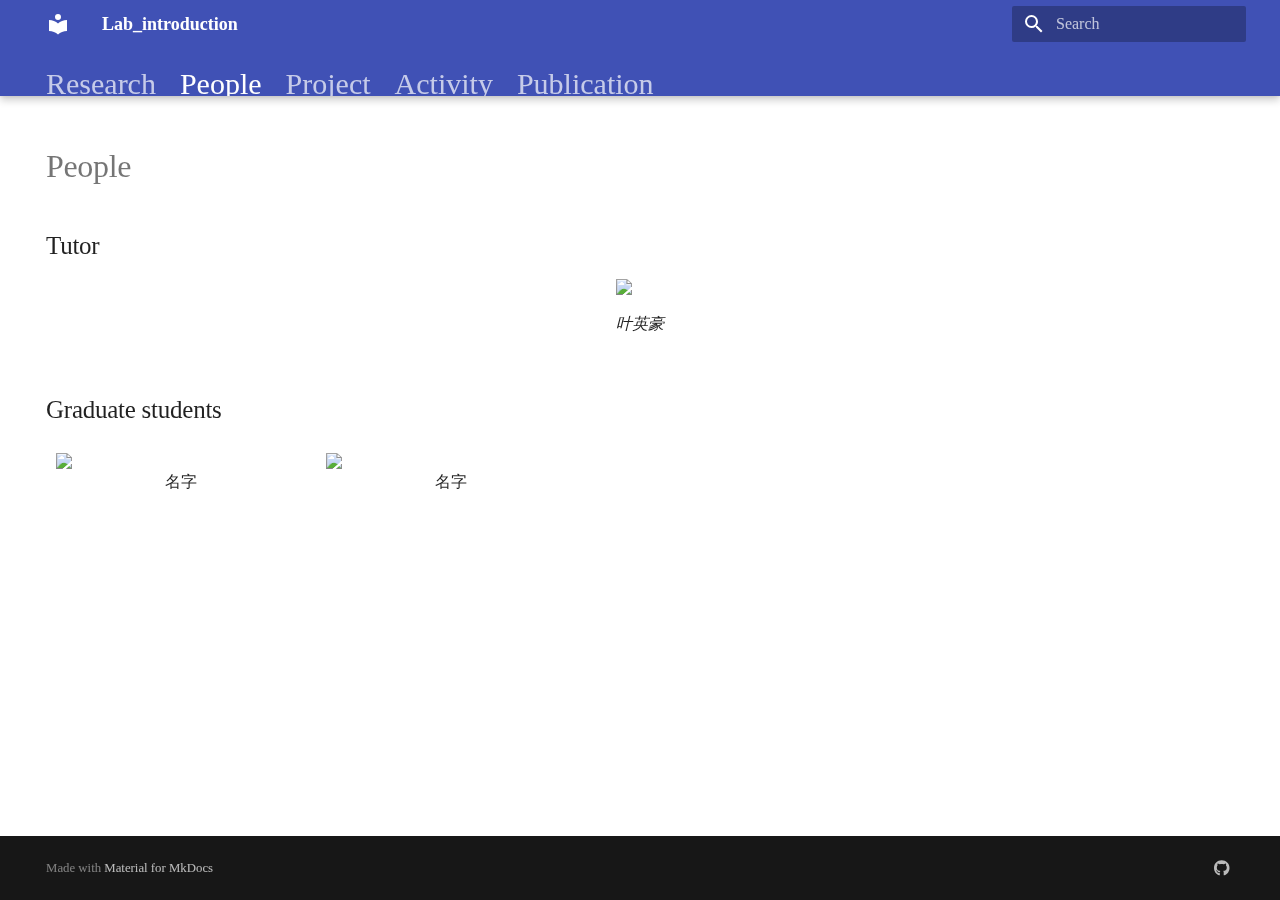
==== people/index.html @ 423fa542 "Deployed  with MkDocs version: 1.5.3" ====
<!doctype html>
<html lang="en" class="no-js">
  <head>
    
      <meta charset="utf-8">
      <meta name="viewport" content="width=device-width,initial-scale=1">
      
      
      
      
        <link rel="prev" href="..">
      
      
        <link rel="next" href="../project/">
      
      
      <link rel="icon" href="../assets/images/favicon.png">
      <meta name="generator" content="mkdocs-1.5.3, mkdocs-material-9.5.11">
    
    
      
        <title>People - Lab_introduction</title>
      
    
    
      <link rel="stylesheet" href="../assets/stylesheets/main.7e359304.min.css">
      
      


    
    
      
    
    
      
        
        
        <link rel="preconnect" href="https://fonts.gstatic.com" crossorigin>
        <link rel="stylesheet" href="https://fonts.googleapis.com/css?family=Roboto:300,300i,400,400i,700,700i%7CRoboto+Mono:400,400i,700,700i&display=fallback">
        <style>:root{--md-text-font:"Roboto";--md-code-font:"Roboto Mono"}</style>
      
    
    
      <link rel="stylesheet" href="../stylesheets/extra.css">
    
    <script>__md_scope=new URL("..",location),__md_hash=e=>[...e].reduce((e,_)=>(e<<5)-e+_.charCodeAt(0),0),__md_get=(e,_=localStorage,t=__md_scope)=>JSON.parse(_.getItem(t.pathname+"."+e)),__md_set=(e,_,t=localStorage,a=__md_scope)=>{try{t.setItem(a.pathname+"."+e,JSON.stringify(_))}catch(e){}}</script>
    
      

    
    
    
  </head>
  
  
    <body dir="ltr">
  
    
    <input class="md-toggle" data-md-toggle="drawer" type="checkbox" id="__drawer" autocomplete="off">
    <input class="md-toggle" data-md-toggle="search" type="checkbox" id="__search" autocomplete="off">
    <label class="md-overlay" for="__drawer"></label>
    <div data-md-component="skip">
      
        
        <a href="#people" class="md-skip">
          Skip to content
        </a>
      
    </div>
    <div data-md-component="announce">
      
    </div>
    
    
      

  

<header class="md-header md-header--shadow md-header--lifted" data-md-component="header">
  <nav class="md-header__inner md-grid" aria-label="Header">
    <a href=".." title="Lab_introduction" class="md-header__button md-logo" aria-label="Lab_introduction" data-md-component="logo">
      
  
  <svg xmlns="http://www.w3.org/2000/svg" viewBox="0 0 24 24"><path d="M12 8a3 3 0 0 0 3-3 3 3 0 0 0-3-3 3 3 0 0 0-3 3 3 3 0 0 0 3 3m0 3.54C9.64 9.35 6.5 8 3 8v11c3.5 0 6.64 1.35 9 3.54 2.36-2.19 5.5-3.54 9-3.54V8c-3.5 0-6.64 1.35-9 3.54Z"/></svg>

    </a>
    <label class="md-header__button md-icon" for="__drawer">
      
      <svg xmlns="http://www.w3.org/2000/svg" viewBox="0 0 24 24"><path d="M3 6h18v2H3V6m0 5h18v2H3v-2m0 5h18v2H3v-2Z"/></svg>
    </label>
    <div class="md-header__title" data-md-component="header-title">
      <div class="md-header__ellipsis">
        <div class="md-header__topic">
          <span class="md-ellipsis">
            Lab_introduction
          </span>
        </div>
        <div class="md-header__topic" data-md-component="header-topic">
          <span class="md-ellipsis">
            
              People
            
          </span>
        </div>
      </div>
    </div>
    
    
      <script>var media,input,key,value,palette=__md_get("__palette");if(palette&&palette.color){"(prefers-color-scheme)"===palette.color.media&&(media=matchMedia("(prefers-color-scheme: light)"),input=document.querySelector(media.matches?"[data-md-color-media='(prefers-color-scheme: light)']":"[data-md-color-media='(prefers-color-scheme: dark)']"),palette.color.media=input.getAttribute("data-md-color-media"),palette.color.scheme=input.getAttribute("data-md-color-scheme"),palette.color.primary=input.getAttribute("data-md-color-primary"),palette.color.accent=input.getAttribute("data-md-color-accent"));for([key,value]of Object.entries(palette.color))document.body.setAttribute("data-md-color-"+key,value)}</script>
    
    
    
      <label class="md-header__button md-icon" for="__search">
        
        <svg xmlns="http://www.w3.org/2000/svg" viewBox="0 0 24 24"><path d="M9.5 3A6.5 6.5 0 0 1 16 9.5c0 1.61-.59 3.09-1.56 4.23l.27.27h.79l5 5-1.5 1.5-5-5v-.79l-.27-.27A6.516 6.516 0 0 1 9.5 16 6.5 6.5 0 0 1 3 9.5 6.5 6.5 0 0 1 9.5 3m0 2C7 5 5 7 5 9.5S7 14 9.5 14 14 12 14 9.5 12 5 9.5 5Z"/></svg>
      </label>
      <div class="md-search" data-md-component="search" role="dialog">
  <label class="md-search__overlay" for="__search"></label>
  <div class="md-search__inner" role="search">
    <form class="md-search__form" name="search">
      <input type="text" class="md-search__input" name="query" aria-label="Search" placeholder="Search" autocapitalize="off" autocorrect="off" autocomplete="off" spellcheck="false" data-md-component="search-query" required>
      <label class="md-search__icon md-icon" for="__search">
        
        <svg xmlns="http://www.w3.org/2000/svg" viewBox="0 0 24 24"><path d="M9.5 3A6.5 6.5 0 0 1 16 9.5c0 1.61-.59 3.09-1.56 4.23l.27.27h.79l5 5-1.5 1.5-5-5v-.79l-.27-.27A6.516 6.516 0 0 1 9.5 16 6.5 6.5 0 0 1 3 9.5 6.5 6.5 0 0 1 9.5 3m0 2C7 5 5 7 5 9.5S7 14 9.5 14 14 12 14 9.5 12 5 9.5 5Z"/></svg>
        
        <svg xmlns="http://www.w3.org/2000/svg" viewBox="0 0 24 24"><path d="M20 11v2H8l5.5 5.5-1.42 1.42L4.16 12l7.92-7.92L13.5 5.5 8 11h12Z"/></svg>
      </label>
      <nav class="md-search__options" aria-label="Search">
        
        <button type="reset" class="md-search__icon md-icon" title="Clear" aria-label="Clear" tabindex="-1">
          
          <svg xmlns="http://www.w3.org/2000/svg" viewBox="0 0 24 24"><path d="M19 6.41 17.59 5 12 10.59 6.41 5 5 6.41 10.59 12 5 17.59 6.41 19 12 13.41 17.59 19 19 17.59 13.41 12 19 6.41Z"/></svg>
        </button>
      </nav>
      
    </form>
    <div class="md-search__output">
      <div class="md-search__scrollwrap" data-md-scrollfix>
        <div class="md-search-result" data-md-component="search-result">
          <div class="md-search-result__meta">
            Initializing search
          </div>
          <ol class="md-search-result__list" role="presentation"></ol>
        </div>
      </div>
    </div>
  </div>
</div>
    
    
  </nav>
  
    
      
<nav class="md-tabs" aria-label="Tabs" data-md-component="tabs">
  <div class="md-grid">
    <ul class="md-tabs__list">
      
        
  
  
  
    <li class="md-tabs__item">
      <a href=".." class="md-tabs__link">
        
  
    
  
  Research

      </a>
    </li>
  

      
        
  
  
    
  
  
    <li class="md-tabs__item md-tabs__item--active">
      <a href="./" class="md-tabs__link">
        
  
    
  
  People

      </a>
    </li>
  

      
        
  
  
  
    <li class="md-tabs__item">
      <a href="../project/" class="md-tabs__link">
        
  
    
  
  Project

      </a>
    </li>
  

      
        
  
  
  
    <li class="md-tabs__item">
      <a href="../activity/" class="md-tabs__link">
        
  
    
  
  Activity

      </a>
    </li>
  

      
        
  
  
  
    <li class="md-tabs__item">
      <a href="../publication/" class="md-tabs__link">
        
  
    
  
  Publication

      </a>
    </li>
  

      
    </ul>
  </div>
</nav>
    
  
</header>
    
    <div class="md-container" data-md-component="container">
      
      
        
      
      <main class="md-main" data-md-component="main">
        <div class="md-main__inner md-grid">
          
            
              
                
              
              <div class="md-sidebar md-sidebar--primary" data-md-component="sidebar" data-md-type="navigation" hidden>
                <div class="md-sidebar__scrollwrap">
                  <div class="md-sidebar__inner">
                    


  


<nav class="md-nav md-nav--primary md-nav--lifted" aria-label="Navigation" data-md-level="0">
  <label class="md-nav__title" for="__drawer">
    <a href=".." title="Lab_introduction" class="md-nav__button md-logo" aria-label="Lab_introduction" data-md-component="logo">
      
  
  <svg xmlns="http://www.w3.org/2000/svg" viewBox="0 0 24 24"><path d="M12 8a3 3 0 0 0 3-3 3 3 0 0 0-3-3 3 3 0 0 0-3 3 3 3 0 0 0 3 3m0 3.54C9.64 9.35 6.5 8 3 8v11c3.5 0 6.64 1.35 9 3.54 2.36-2.19 5.5-3.54 9-3.54V8c-3.5 0-6.64 1.35-9 3.54Z"/></svg>

    </a>
    Lab_introduction
  </label>
  
  <ul class="md-nav__list" data-md-scrollfix>
    
      
      
  
  
  
  
    <li class="md-nav__item">
      <a href=".." class="md-nav__link">
        
  
  <span class="md-ellipsis">
    Research
  </span>
  

      </a>
    </li>
  

    
      
      
  
  
    
  
  
  
    <li class="md-nav__item md-nav__item--active">
      
      <input class="md-nav__toggle md-toggle" type="checkbox" id="__toc">
      
      
        
      
      
        <label class="md-nav__link md-nav__link--active" for="__toc">
          
  
  <span class="md-ellipsis">
    People
  </span>
  

          <span class="md-nav__icon md-icon"></span>
        </label>
      
      <a href="./" class="md-nav__link md-nav__link--active">
        
  
  <span class="md-ellipsis">
    People
  </span>
  

      </a>
      
        

<nav class="md-nav md-nav--secondary" aria-label="Table of contents">
  
  
  
    
  
  
    <label class="md-nav__title" for="__toc">
      <span class="md-nav__icon md-icon"></span>
      Table of contents
    </label>
    <ul class="md-nav__list" data-md-component="toc" data-md-scrollfix>
      
        <li class="md-nav__item">
  <a href="#tutor" class="md-nav__link">
    <span class="md-ellipsis">
      Tutor
    </span>
  </a>
  
</li>
      
        <li class="md-nav__item">
  <a href="#graduate-students" class="md-nav__link">
    <span class="md-ellipsis">
      Graduate students
    </span>
  </a>
  
</li>
      
    </ul>
  
</nav>
      
    </li>
  

    
      
      
  
  
  
  
    <li class="md-nav__item">
      <a href="../project/" class="md-nav__link">
        
  
  <span class="md-ellipsis">
    Project
  </span>
  

      </a>
    </li>
  

    
      
      
  
  
  
  
    <li class="md-nav__item">
      <a href="../activity/" class="md-nav__link">
        
  
  <span class="md-ellipsis">
    Activity
  </span>
  

      </a>
    </li>
  

    
      
      
  
  
  
  
    <li class="md-nav__item">
      <a href="../publication/" class="md-nav__link">
        
  
  <span class="md-ellipsis">
    Publication
  </span>
  

      </a>
    </li>
  

    
  </ul>
</nav>
                  </div>
                </div>
              </div>
            
            
              
                
              
              <div class="md-sidebar md-sidebar--secondary" data-md-component="sidebar" data-md-type="toc" hidden>
                <div class="md-sidebar__scrollwrap">
                  <div class="md-sidebar__inner">
                    

<nav class="md-nav md-nav--secondary" aria-label="Table of contents">
  
  
  
    
  
  
    <label class="md-nav__title" for="__toc">
      <span class="md-nav__icon md-icon"></span>
      Table of contents
    </label>
    <ul class="md-nav__list" data-md-component="toc" data-md-scrollfix>
      
        <li class="md-nav__item">
  <a href="#tutor" class="md-nav__link">
    <span class="md-ellipsis">
      Tutor
    </span>
  </a>
  
</li>
      
        <li class="md-nav__item">
  <a href="#graduate-students" class="md-nav__link">
    <span class="md-ellipsis">
      Graduate students
    </span>
  </a>
  
</li>
      
    </ul>
  
</nav>
                  </div>
                </div>
              </div>
            
          
          
            <div class="md-content" data-md-component="content">
              <article class="md-content__inner md-typeset">
                
                  


<h1 id="people">People</h1>
<h2 id="tutor">Tutor</h2>
<figure>
  <img src="https://dummyimage.com/300x400" />
  <figcaption>叶英豪</figcaption>
</figure>

<h2 id="graduate-students">Graduate students</h2>
<p><span class="std_out">
    <span class="std_box">
        <img src="https://dummyimage.com/300x400" />
        <text>名字</text>
    </span>
    <span class="std_box">
        <img src="https://dummyimage.com/300x400" />
        <text>名字</text>
    </span>
</span></p>







  
  




  



                
              </article>
            </div>
          
          
<script>var target=document.getElementById(location.hash.slice(1));target&&target.name&&(target.checked=target.name.startsWith("__tabbed_"))</script>
        </div>
        
      </main>
      
        <footer class="md-footer">
  
  <div class="md-footer-meta md-typeset">
    <div class="md-footer-meta__inner md-grid">
      <div class="md-copyright">
  
  
    Made with
    <a href="https://squidfunk.github.io/mkdocs-material/" target="_blank" rel="noopener">
      Material for MkDocs
    </a>
  
</div>
      
        <div class="md-social">
  
    
    
    
    
    <a href="https://github.com/tufuwq/use.gthub.io" target="_blank" rel="noopener" title="github url" class="md-social__link">
      <svg xmlns="http://www.w3.org/2000/svg" viewBox="0 0 496 512"><!--! Font Awesome Free 6.5.1 by @fontawesome - https://fontawesome.com License - https://fontawesome.com/license/free (Icons: CC BY 4.0, Fonts: SIL OFL 1.1, Code: MIT License) Copyright 2023 Fonticons, Inc.--><path d="M165.9 397.4c0 2-2.3 3.6-5.2 3.6-3.3.3-5.6-1.3-5.6-3.6 0-2 2.3-3.6 5.2-3.6 3-.3 5.6 1.3 5.6 3.6zm-31.1-4.5c-.7 2 1.3 4.3 4.3 4.9 2.6 1 5.6 0 6.2-2s-1.3-4.3-4.3-5.2c-2.6-.7-5.5.3-6.2 2.3zm44.2-1.7c-2.9.7-4.9 2.6-4.6 4.9.3 2 2.9 3.3 5.9 2.6 2.9-.7 4.9-2.6 4.6-4.6-.3-1.9-3-3.2-5.9-2.9zM244.8 8C106.1 8 0 113.3 0 252c0 110.9 69.8 205.8 169.5 239.2 12.8 2.3 17.3-5.6 17.3-12.1 0-6.2-.3-40.4-.3-61.4 0 0-70 15-84.7-29.8 0 0-11.4-29.1-27.8-36.6 0 0-22.9-15.7 1.6-15.4 0 0 24.9 2 38.6 25.8 21.9 38.6 58.6 27.5 72.9 20.9 2.3-16 8.8-27.1 16-33.7-55.9-6.2-112.3-14.3-112.3-110.5 0-27.5 7.6-41.3 23.6-58.9-2.6-6.5-11.1-33.3 2.6-67.9 20.9-6.5 69 27 69 27 20-5.6 41.5-8.5 62.8-8.5s42.8 2.9 62.8 8.5c0 0 48.1-33.6 69-27 13.7 34.7 5.2 61.4 2.6 67.9 16 17.7 25.8 31.5 25.8 58.9 0 96.5-58.9 104.2-114.8 110.5 9.2 7.9 17 22.9 17 46.4 0 33.7-.3 75.4-.3 83.6 0 6.5 4.6 14.4 17.3 12.1C428.2 457.8 496 362.9 496 252 496 113.3 383.5 8 244.8 8zM97.2 352.9c-1.3 1-1 3.3.7 5.2 1.6 1.6 3.9 2.3 5.2 1 1.3-1 1-3.3-.7-5.2-1.6-1.6-3.9-2.3-5.2-1zm-10.8-8.1c-.7 1.3.3 2.9 2.3 3.9 1.6 1 3.6.7 4.3-.7.7-1.3-.3-2.9-2.3-3.9-2-.6-3.6-.3-4.3.7zm32.4 35.6c-1.6 1.3-1 4.3 1.3 6.2 2.3 2.3 5.2 2.6 6.5 1 1.3-1.3.7-4.3-1.3-6.2-2.2-2.3-5.2-2.6-6.5-1zm-11.4-14.7c-1.6 1-1.6 3.6 0 5.9 1.6 2.3 4.3 3.3 5.6 2.3 1.6-1.3 1.6-3.9 0-6.2-1.4-2.3-4-3.3-5.6-2z"/></svg>
    </a>
  
</div>
      
    </div>
  </div>
</footer>
      
    </div>
    <div class="md-dialog" data-md-component="dialog">
      <div class="md-dialog__inner md-typeset"></div>
    </div>
    
    
    <script id="__config" type="application/json">{"base": "..", "features": ["navigation.instant", "navigation.tabs", "navigation.tabs.sticky"], "search": "../assets/javascripts/workers/search.b8dbb3d2.min.js", "translations": {"clipboard.copied": "Copied to clipboard", "clipboard.copy": "Copy to clipboard", "search.result.more.one": "1 more on this page", "search.result.more.other": "# more on this page", "search.result.none": "No matching documents", "search.result.one": "1 matching document", "search.result.other": "# matching documents", "search.result.placeholder": "Type to start searching", "search.result.term.missing": "Missing", "select.version": "Select version"}}</script>
    
    
      <script src="../assets/javascripts/bundle.8fd75fb4.min.js"></script>
      
    
  </body>
</html>
---- assets/stylesheets/main.7e359304.min.css ----
@charset "UTF-8";html{-webkit-text-size-adjust:none;-moz-text-size-adjust:none;text-size-adjust:none;box-sizing:border-box}*,:after,:before{box-sizing:inherit}@media (prefers-reduced-motion){*,:after,:before{transition:none!important}}body{margin:0}a,button,input,label{-webkit-tap-highlight-color:transparent}a{color:inherit;text-decoration:none}hr{border:0;box-sizing:initial;display:block;height:.05rem;overflow:visible;padding:0}small{font-size:80%}sub,sup{line-height:1em}img{border-style:none}table{border-collapse:initial;border-spacing:0}td,th{font-weight:400;vertical-align:top}button{background:#0000;border:0;font-family:inherit;font-size:inherit;margin:0;padding:0}input{border:0;outline:none}:root{--md-primary-fg-color:#4051b5;--md-primary-fg-color--light:#5d6cc0;--md-primary-fg-color--dark:#303fa1;--md-primary-bg-color:#fff;--md-primary-bg-color--light:#ffffffb3;--md-accent-fg-color:#526cfe;--md-accent-fg-color--transparent:#526cfe1a;--md-accent-bg-color:#fff;--md-accent-bg-color--light:#ffffffb3}[data-md-color-scheme=default]{color-scheme:light}[data-md-color-scheme=default] img[src$="#gh-dark-mode-only"],[data-md-color-scheme=default] img[src$="#only-dark"]{display:none}:root,[data-md-color-scheme=default]{--md-hue:225deg;--md-default-fg-color:#000000de;--md-default-fg-color--light:#0000008a;--md-default-fg-color--lighter:#00000052;--md-default-fg-color--lightest:#00000012;--md-default-bg-color:#fff;--md-default-bg-color--light:#ffffffb3;--md-default-bg-color--lighter:#ffffff4d;--md-default-bg-color--lightest:#ffffff1f;--md-code-fg-color:#36464e;--md-code-bg-color:#f5f5f5;--md-code-hl-color:#4287ff;--md-code-hl-color--light:#4287ff1a;--md-code-hl-number-color:#d52a2a;--md-code-hl-special-color:#db1457;--md-code-hl-function-color:#a846b9;--md-code-hl-constant-color:#6e59d9;--md-code-hl-keyword-color:#3f6ec6;--md-code-hl-string-color:#1c7d4d;--md-code-hl-name-color:var(--md-code-fg-color);--md-code-hl-operator-color:var(--md-default-fg-color--light);--md-code-hl-punctuation-color:var(--md-default-fg-color--light);--md-code-hl-comment-color:var(--md-default-fg-color--light);--md-code-hl-generic-color:var(--md-default-fg-color--light);--md-code-hl-variable-color:var(--md-default-fg-color--light);--md-typeset-color:var(--md-default-fg-color);--md-typeset-a-color:var(--md-primary-fg-color);--md-typeset-del-color:#f5503d26;--md-typeset-ins-color:#0bd57026;--md-typeset-kbd-color:#fafafa;--md-typeset-kbd-accent-color:#fff;--md-typeset-kbd-border-color:#b8b8b8;--md-typeset-mark-color:#ffff0080;--md-typeset-table-color:#0000001f;--md-typeset-table-color--light:rgba(0,0,0,.035);--md-admonition-fg-color:var(--md-default-fg-color);--md-admonition-bg-color:var(--md-default-bg-color);--md-warning-fg-color:#000000de;--md-warning-bg-color:#ff9;--md-footer-fg-color:#fff;--md-footer-fg-color--light:#ffffffb3;--md-footer-fg-color--lighter:#ffffff73;--md-footer-bg-color:#000000de;--md-footer-bg-color--dark:#00000052;--md-shadow-z1:0 0.2rem 0.5rem #0000000d,0 0 0.05rem #0000001a;--md-shadow-z2:0 0.2rem 0.5rem #0000001a,0 0 0.05rem #00000040;--md-shadow-z3:0 0.2rem 0.5rem #0003,0 0 0.05rem #00000059}.md-icon svg{fill:currentcolor;display:block;height:1.2rem;width:1.2rem}body{-webkit-font-smoothing:antialiased;-moz-osx-font-smoothing:grayscale;--md-text-font-family:var(--md-text-font,_),-apple-system,BlinkMacSystemFont,Helvetica,Arial,sans-serif;--md-code-font-family:var(--md-code-font,_),SFMono-Regular,Consolas,Menlo,monospace}aside,body,input{font-feature-settings:"kern","liga";color:var(--md-typeset-color);font-family:var(--md-text-font-family)}code,kbd,pre{font-feature-settings:"kern";font-family:var(--md-code-font-family)}:root{--md-typeset-table-sort-icon:url('data:image/svg+xml;charset=utf-8,<svg xmlns="http://www.w3.org/2000/svg" viewBox="0 0 24 24"><path d="m18 21-4-4h3V7h-3l4-4 4 4h-3v10h3M2 19v-2h10v2M2 13v-2h7v2M2 7V5h4v2H2Z"/></svg>');--md-typeset-table-sort-icon--asc:url('data:image/svg+xml;charset=utf-8,<svg xmlns="http://www.w3.org/2000/svg" viewBox="0 0 24 24"><path d="M19 17h3l-4 4-4-4h3V3h2M2 17h10v2H2M6 5v2H2V5m0 6h7v2H2v-2Z"/></svg>');--md-typeset-table-sort-icon--desc:url('data:image/svg+xml;charset=utf-8,<svg xmlns="http://www.w3.org/2000/svg" viewBox="0 0 24 24"><path d="M19 7h3l-4-4-4 4h3v14h2M2 17h10v2H2M6 5v2H2V5m0 6h7v2H2v-2Z"/></svg>')}.md-typeset{-webkit-print-color-adjust:exact;color-adjust:exact;font-size:.8rem;line-height:1.6}@media print{.md-typeset{font-size:.68rem}}.md-typeset blockquote,.md-typeset dl,.md-typeset figure,.md-typeset ol,.md-typeset pre,.md-typeset ul{margin-bottom:1em;margin-top:1em}.md-typeset h1{color:var(--md-default-fg-color--light);font-size:2em;line-height:1.3;margin:0 0 1.25em}.md-typeset h1,.md-typeset h2{font-weight:300;letter-spacing:-.01em}.md-typeset h2{font-size:1.5625em;line-height:1.4;margin:1.6em 0 .64em}.md-typeset h3{font-size:1.25em;font-weight:400;letter-spacing:-.01em;line-height:1.5;margin:1.6em 0 .8em}.md-typeset h2+h3{margin-top:.8em}.md-typeset h4{font-weight:700;letter-spacing:-.01em;margin:1em 0}.md-typeset h5,.md-typeset h6{color:var(--md-default-fg-color--light);font-size:.8em;font-weight:700;letter-spacing:-.01em;margin:1.25em 0}.md-typeset h5{text-transform:uppercase}.md-typeset hr{border-bottom:.05rem solid var(--md-default-fg-color--lightest);display:flow-root;margin:1.5em 0}.md-typeset a{color:var(--md-typeset-a-color);word-break:break-word}.md-typeset a,.md-typeset a:before{transition:color 125ms}.md-typeset a:focus,.md-typeset a:hover{color:var(--md-accent-fg-color)}.md-typeset a:focus code,.md-typeset a:hover code{background-color:var(--md-accent-fg-color--transparent)}.md-typeset a code{color:currentcolor;transition:background-color 125ms}.md-typeset a.focus-visible{outline-color:var(--md-accent-fg-color);outline-offset:.2rem}.md-typeset code,.md-typeset kbd,.md-typeset pre{color:var(--md-code-fg-color);direction:ltr;font-variant-ligatures:none}@media print{.md-typeset code,.md-typeset kbd,.md-typeset pre{white-space:pre-wrap}}.md-typeset code{background-color:var(--md-code-bg-color);border-radius:.1rem;-webkit-box-decoration-break:clone;box-decoration-break:clone;font-size:.85em;padding:0 .2941176471em;word-break:break-word}.md-typeset code:not(.focus-visible){-webkit-tap-highlight-color:transparent;outline:none}.md-typeset pre{display:flow-root;line-height:1.4;position:relative}.md-typeset pre>code{-webkit-box-decoration-break:slice;box-decoration-break:slice;box-shadow:none;display:block;margin:0;outline-color:var(--md-accent-fg-color);overflow:auto;padding:.7720588235em 1.1764705882em;scrollbar-color:var(--md-default-fg-color--lighter) #0000;scrollbar-width:thin;touch-action:auto;word-break:normal}.md-typeset pre>code:hover{scrollbar-color:var(--md-accent-fg-color) #0000}.md-typeset pre>code::-webkit-scrollbar{height:.2rem;width:.2rem}.md-typeset pre>code::-webkit-scrollbar-thumb{background-color:var(--md-default-fg-color--lighter)}.md-typeset pre>code::-webkit-scrollbar-thumb:hover{background-color:var(--md-accent-fg-color)}.md-typeset kbd{background-color:var(--md-typeset-kbd-color);border-radius:.1rem;box-shadow:0 .1rem 0 .05rem var(--md-typeset-kbd-border-color),0 .1rem 0 var(--md-typeset-kbd-border-color),0 -.1rem .2rem var(--md-typeset-kbd-accent-color) inset;color:var(--md-default-fg-color);display:inline-block;font-size:.75em;padding:0 .6666666667em;vertical-align:text-top;word-break:break-word}.md-typeset mark{background-color:var(--md-typeset-mark-color);-webkit-box-decoration-break:clone;box-decoration-break:clone;color:inherit;word-break:break-word}.md-typeset abbr{border-bottom:.05rem dotted var(--md-default-fg-color--light);cursor:help;text-decoration:none}.md-typeset small{opacity:.75}[dir=ltr] .md-typeset sub,[dir=ltr] .md-typeset sup{margin-left:.078125em}[dir=rtl] .md-typeset sub,[dir=rtl] .md-typeset sup{margin-right:.078125em}[dir=ltr] .md-typeset blockquote{padding-left:.6rem}[dir=rtl] .md-typeset blockquote{padding-right:.6rem}[dir=ltr] .md-typeset blockquote{border-left:.2rem solid var(--md-default-fg-color--lighter)}[dir=rtl] .md-typeset blockquote{border-right:.2rem solid var(--md-default-fg-color--lighter)}.md-typeset blockquote{color:var(--md-default-fg-color--light);margin-left:0;margin-right:0}.md-typeset ul{list-style-type:disc}[dir=ltr] .md-typeset ol,[dir=ltr] .md-typeset ul{margin-left:.625em}[dir=rtl] .md-typeset ol,[dir=rtl] .md-typeset ul{margin-right:.625em}.md-typeset ol,.md-typeset ul{padding:0}.md-typeset ol:not([hidden]),.md-typeset ul:not([hidden]){display:flow-root}.md-typeset ol ol,.md-typeset ul ol{list-style-type:lower-alpha}.md-typeset ol ol ol,.md-typeset ul ol ol{list-style-type:lower-roman}[dir=ltr] .md-typeset ol li,[dir=ltr] .md-typeset ul li{margin-left:1.25em}[dir=rtl] .md-typeset ol li,[dir=rtl] .md-typeset ul li{margin-right:1.25em}.md-typeset ol li,.md-typeset ul li{margin-bottom:.5em}.md-typeset ol li blockquote,.md-typeset ol li p,.md-typeset ul li blockquote,.md-typeset ul li p{margin:.5em 0}.md-typeset ol li:last-child,.md-typeset ul li:last-child{margin-bottom:0}[dir=ltr] .md-typeset ol li ol,[dir=ltr] .md-typeset ol li ul,[dir=ltr] .md-typeset ul li ol,[dir=ltr] .md-typeset ul li ul{margin-left:.625em}[dir=rtl] .md-typeset ol li ol,[dir=rtl] .md-typeset ol li ul,[dir=rtl] .md-typeset ul li ol,[dir=rtl] .md-typeset ul li ul{margin-right:.625em}.md-typeset ol li ol,.md-typeset ol li ul,.md-typeset ul li ol,.md-typeset ul li ul{margin-bottom:.5em;margin-top:.5em}[dir=ltr] .md-typeset dd{margin-left:1.875em}[dir=rtl] .md-typeset dd{margin-right:1.875em}.md-typeset dd{margin-bottom:1.5em;margin-top:1em}.md-typeset img,.md-typeset svg,.md-typeset video{height:auto;max-width:100%}.md-typeset img[align=left]{margin:1em 1em 1em 0}.md-typeset img[align=right]{margin:1em 0 1em 1em}.md-typeset img[align]:only-child{margin-top:0}.md-typeset figure{display:flow-root;margin:1em auto;max-width:100%;text-align:center;width:-webkit-fit-content;width:-moz-fit-content;width:fit-content}.md-typeset figure img{display:block;margin:0 auto}.md-typeset figcaption{font-style:italic;margin:1em auto;max-width:24rem}.md-typeset iframe{max-width:100%}.md-typeset table:not([class]){background-color:var(--md-default-bg-color);border:.05rem solid var(--md-typeset-table-color);border-radius:.1rem;display:inline-block;font-size:.64rem;max-width:100%;overflow:auto;touch-action:auto}@media print{.md-typeset table:not([class]){display:table}}.md-typeset table:not([class])+*{margin-top:1.5em}.md-typeset table:not([class]) td>:first-child,.md-typeset table:not([class]) th>:first-child{margin-top:0}.md-typeset table:not([class]) td>:last-child,.md-typeset table:not([class]) th>:last-child{margin-bottom:0}.md-typeset table:not([class]) td:not([align]),.md-typeset table:not([class]) th:not([align]){text-align:left}[dir=rtl] .md-typeset table:not([class]) td:not([align]),[dir=rtl] .md-typeset table:not([class]) th:not([align]){text-align:right}.md-typeset table:not([class]) th{font-weight:700;min-width:5rem;padding:.9375em 1.25em;vertical-align:top}.md-typeset table:not([class]) td{border-top:.05rem solid var(--md-typeset-table-color);padding:.9375em 1.25em;vertical-align:top}.md-typeset table:not([class]) tbody tr{transition:background-color 125ms}.md-typeset table:not([class]) tbody tr:hover{background-color:var(--md-typeset-table-color--light);box-shadow:0 .05rem 0 var(--md-default-bg-color) inset}.md-typeset table:not([class]) a{word-break:normal}.md-typeset table th[role=columnheader]{cursor:pointer}[dir=ltr] .md-typeset table th[role=columnheader]:after{margin-left:.5em}[dir=rtl] .md-typeset table th[role=columnheader]:after{margin-right:.5em}.md-typeset table th[role=columnheader]:after{content:"";display:inline-block;height:1.2em;-webkit-mask-image:var(--md-typeset-table-sort-icon);mask-image:var(--md-typeset-table-sort-icon);-webkit-mask-repeat:no-repeat;mask-repeat:no-repeat;-webkit-mask-size:contain;mask-size:contain;transition:background-color 125ms;vertical-align:text-bottom;width:1.2em}.md-typeset table th[role=columnheader]:hover:after{background-color:var(--md-default-fg-color--lighter)}.md-typeset table th[role=columnheader][aria-sort=ascending]:after{background-color:var(--md-default-fg-color--light);-webkit-mask-image:var(--md-typeset-table-sort-icon--asc);mask-image:var(--md-typeset-table-sort-icon--asc)}.md-typeset table th[role=columnheader][aria-sort=descending]:after{background-color:var(--md-default-fg-color--light);-webkit-mask-image:var(--md-typeset-table-sort-icon--desc);mask-image:var(--md-typeset-table-sort-icon--desc)}.md-typeset__scrollwrap{margin:1em -.8rem;overflow-x:auto;touch-action:auto}.md-typeset__table{display:inline-block;margin-bottom:.5em;padding:0 .8rem}@media print{.md-typeset__table{display:block}}html .md-typeset__table table{display:table;margin:0;overflow:hidden;width:100%}@media screen and (max-width:44.984375em){.md-content__inner>pre{margin:1em -.8rem}.md-content__inner>pre code{border-radius:0}}.md-typeset .md-author{border-radius:100%;display:block;flex-shrink:0;height:1.6rem;overflow:hidden;position:relative;transition:color 125ms,transform 125ms;width:1.6rem}.md-typeset .md-author img{display:block}.md-typeset .md-author--more{background:var(--md-default-fg-color--lightest);color:var(--md-default-fg-color--lighter);font-size:.6rem;font-weight:700;line-height:1.6rem;text-align:center}.md-typeset .md-author--long{height:2.4rem;width:2.4rem}.md-typeset a.md-author{transform:scale(1)}.md-typeset a.md-author img{filter:grayscale(100%) opacity(75%);transition:filter 125ms}.md-typeset a.md-author:focus,.md-typeset a.md-author:hover{transform:scale(1.1);z-index:1}.md-typeset a.md-author:focus img,.md-typeset a.md-author:hover img{filter:grayscale(0)}.md-banner{background-color:var(--md-footer-bg-color);color:var(--md-footer-fg-color);overflow:auto}@media print{.md-banner{display:none}}.md-banner--warning{background-color:var(--md-warning-bg-color);color:var(--md-warning-fg-color)}.md-banner__inner{font-size:.7rem;margin:.6rem auto;padding:0 .8rem}[dir=ltr] .md-banner__button{float:right}[dir=rtl] .md-banner__button{float:left}.md-banner__button{color:inherit;cursor:pointer;transition:opacity .25s}.no-js .md-banner__button{display:none}.md-banner__button:hover{opacity:.7}html{font-size:125%;height:100%;overflow-x:hidden}@media screen and (min-width:100em){html{font-size:137.5%}}@media screen and (min-width:125em){html{font-size:150%}}body{background-color:var(--md-default-bg-color);display:flex;flex-direction:column;font-size:.5rem;min-height:100%;position:relative;width:100%}@media print{body{display:block}}@media screen and (max-width:59.984375em){body[data-md-scrolllock]{position:fixed}}.md-grid{margin-left:auto;margin-right:auto;max-width:61rem}.md-container{display:flex;flex-direction:column;flex-grow:1}@media print{.md-container{display:block}}.md-main{flex-grow:1}.md-main__inner{display:flex;height:100%;margin-top:1.5rem}.md-ellipsis{overflow:hidden;text-overflow:ellipsis}.md-toggle{display:none}.md-option{height:0;opacity:0;position:absolute;width:0}.md-option:checked+label:not([hidden]){display:block}.md-option.focus-visible+label{outline-color:var(--md-accent-fg-color);outline-style:auto}.md-skip{background-color:var(--md-default-fg-color);border-radius:.1rem;color:var(--md-default-bg-color);font-size:.64rem;margin:.5rem;opacity:0;outline-color:var(--md-accent-fg-color);padding:.3rem .5rem;position:fixed;transform:translateY(.4rem);z-index:-1}.md-skip:focus{opacity:1;transform:translateY(0);transition:transform .25s cubic-bezier(.4,0,.2,1),opacity 175ms 75ms;z-index:10}@page{margin:25mm}:root{--md-clipboard-icon:url('data:image/svg+xml;charset=utf-8,<svg xmlns="http://www.w3.org/2000/svg" viewBox="0 0 24 24"><path d="M19 21H8V7h11m0-2H8a2 2 0 0 0-2 2v14a2 2 0 0 0 2 2h11a2 2 0 0 0 2-2V7a2 2 0 0 0-2-2m-3-4H4a2 2 0 0 0-2 2v14h2V3h12V1Z"/></svg>')}.md-clipboard{border-radius:.1rem;color:var(--md-default-fg-color--lightest);cursor:pointer;height:1.5em;outline-color:var(--md-accent-fg-color);outline-offset:.1rem;position:absolute;right:.5em;top:.5em;transition:color .25s;width:1.5em;z-index:1}@media print{.md-clipboard{display:none}}.md-clipboard:not(.focus-visible){-webkit-tap-highlight-color:transparent;outline:none}:hover>.md-clipboard{color:var(--md-default-fg-color--light)}.md-clipboard:focus,.md-clipboard:hover{color:var(--md-accent-fg-color)}.md-clipboard:after{background-color:currentcolor;content:"";display:block;height:1.125em;margin:0 auto;-webkit-mask-image:var(--md-clipboard-icon);mask-image:var(--md-clipboard-icon);-webkit-mask-position:center;mask-position:center;-webkit-mask-repeat:no-repeat;mask-repeat:no-repeat;-webkit-mask-size:contain;mask-size:contain;width:1.125em}.md-clipboard--inline{cursor:pointer}.md-clipboard--inline code{transition:color .25s,background-color .25s}.md-clipboard--inline:focus code,.md-clipboard--inline:hover code{background-color:var(--md-accent-fg-color--transparent);color:var(--md-accent-fg-color)}@keyframes consent{0%{opacity:0;transform:translateY(100%)}to{opacity:1;transform:translateY(0)}}@keyframes overlay{0%{opacity:0}to{opacity:1}}.md-consent__overlay{animation:overlay .25s both;-webkit-backdrop-filter:blur(.1rem);backdrop-filter:blur(.1rem);background-color:#0000008a;height:100%;opacity:1;position:fixed;top:0;width:100%;z-index:5}.md-consent__inner{animation:consent .5s cubic-bezier(.1,.7,.1,1) both;background-color:var(--md-default-bg-color);border:0;border-radius:.1rem;bottom:0;box-shadow:0 0 .2rem #0000001a,0 .2rem .4rem #0003;max-height:100%;overflow:auto;padding:0;position:fixed;width:100%;z-index:5}.md-consent__form{padding:.8rem}.md-consent__settings{display:none;margin:1em 0}input:checked+.md-consent__settings{display:block}.md-consent__controls{margin-bottom:.8rem}.md-typeset .md-consent__controls .md-button{display:inline}@media screen and (max-width:44.984375em){.md-typeset .md-consent__controls .md-button{display:block;margin-top:.4rem;text-align:center;width:100%}}.md-consent label{cursor:pointer}.md-content{flex-grow:1;min-width:0}.md-content__inner{margin:0 .8rem 1.2rem;padding-top:.6rem}@media screen and (min-width:76.25em){[dir=ltr] .md-sidebar--primary:not([hidden])~.md-content>.md-content__inner{margin-left:1.2rem}[dir=ltr] .md-sidebar--secondary:not([hidden])~.md-content>.md-content__inner,[dir=rtl] .md-sidebar--primary:not([hidden])~.md-content>.md-content__inner{margin-right:1.2rem}[dir=rtl] .md-sidebar--secondary:not([hidden])~.md-content>.md-content__inner{margin-left:1.2rem}}.md-content__inner:before{content:"";display:block;height:.4rem}.md-content__inner>:last-child{margin-bottom:0}[dir=ltr] .md-content__button{float:right}[dir=rtl] .md-content__button{float:left}[dir=ltr] .md-content__button{margin-left:.4rem}[dir=rtl] .md-content__button{margin-right:.4rem}.md-content__button{margin:.4rem 0;padding:0}@media print{.md-content__button{display:none}}.md-typeset .md-content__button{color:var(--md-default-fg-color--lighter)}.md-content__button svg{display:inline;vertical-align:top}[dir=rtl] .md-content__button svg{transform:scaleX(-1)}[dir=ltr] .md-dialog{right:.8rem}[dir=rtl] .md-dialog{left:.8rem}.md-dialog{background-color:var(--md-default-fg-color);border-radius:.1rem;bottom:.8rem;box-shadow:var(--md-shadow-z3);min-width:11.1rem;opacity:0;padding:.4rem .6rem;pointer-events:none;position:fixed;transform:translateY(100%);transition:transform 0ms .4s,opacity .4s;z-index:4}@media print{.md-dialog{display:none}}.md-dialog--active{opacity:1;pointer-events:auto;transform:translateY(0);transition:transform .4s cubic-bezier(.075,.85,.175,1),opacity .4s}.md-dialog__inner{color:var(--md-default-bg-color);font-size:.7rem}.md-feedback{margin:2em 0 1em;text-align:center}.md-feedback fieldset{border:none;margin:0;padding:0}.md-feedback__title{font-weight:700;margin:1em auto}.md-feedback__inner{position:relative}.md-feedback__list{display:flex;flex-wrap:wrap;place-content:baseline center;position:relative}.md-feedback__list:hover .md-icon:not(:disabled){color:var(--md-default-fg-color--lighter)}:disabled .md-feedback__list{min-height:1.8rem}.md-feedback__icon{color:var(--md-default-fg-color--light);cursor:pointer;flex-shrink:0;margin:0 .1rem;transition:color 125ms}.md-feedback__icon:not(:disabled).md-icon:hover{color:var(--md-accent-fg-color)}.md-feedback__icon:disabled{color:var(--md-default-fg-color--lightest);pointer-events:none}.md-feedback__note{opacity:0;position:relative;transform:translateY(.4rem);transition:transform .4s cubic-bezier(.1,.7,.1,1),opacity .15s}.md-feedback__note>*{margin:0 auto;max-width:16rem}:disabled .md-feedback__note{opacity:1;transform:translateY(0)}.md-footer{background-color:var(--md-footer-bg-color);color:var(--md-footer-fg-color)}@media print{.md-footer{display:none}}.md-footer__inner{justify-content:space-between;overflow:auto;padding:.2rem}.md-footer__inner:not([hidden]){display:flex}.md-footer__link{align-items:end;display:flex;flex-grow:0.01;margin-bottom:.4rem;margin-top:1rem;max-width:100%;outline-color:var(--md-accent-fg-color);overflow:hidden;transition:opacity .25s}.md-footer__link:focus,.md-footer__link:hover{opacity:.7}[dir=rtl] .md-footer__link svg{transform:scaleX(-1)}@media screen and (max-width:44.984375em){.md-footer__link--prev{flex-shrink:0}.md-footer__link--prev .md-footer__title{display:none}}[dir=ltr] .md-footer__link--next{margin-left:auto}[dir=rtl] .md-footer__link--next{margin-right:auto}.md-footer__link--next{text-align:right}[dir=rtl] .md-footer__link--next{text-align:left}.md-footer__title{flex-grow:1;font-size:.9rem;margin-bottom:.7rem;max-width:calc(100% - 2.4rem);padding:0 1rem;white-space:nowrap}.md-footer__button{margin:.2rem;padding:.4rem}.md-footer__direction{font-size:.64rem;opacity:.7}.md-footer-meta{background-color:var(--md-footer-bg-color--dark)}.md-footer-meta__inner{display:flex;flex-wrap:wrap;justify-content:space-between;padding:.2rem}html .md-footer-meta.md-typeset a{color:var(--md-footer-fg-color--light)}html .md-footer-meta.md-typeset a:focus,html .md-footer-meta.md-typeset a:hover{color:var(--md-footer-fg-color)}.md-copyright{color:var(--md-footer-fg-color--lighter);font-size:.64rem;margin:auto .6rem;padding:.4rem 0;width:100%}@media screen and (min-width:45em){.md-copyright{width:auto}}.md-copyright__highlight{color:var(--md-footer-fg-color--light)}.md-social{display:inline-flex;gap:.2rem;margin:0 .4rem;padding:.2rem 0 .6rem}@media screen and (min-width:45em){.md-social{padding:.6rem 0}}.md-social__link{display:inline-block;height:1.6rem;text-align:center;width:1.6rem}.md-social__link:before{line-height:1.9}.md-social__link svg{fill:currentcolor;max-height:.8rem;vertical-align:-25%}.md-typeset .md-button{border:.1rem solid;border-radius:.1rem;color:var(--md-primary-fg-color);cursor:pointer;display:inline-block;font-weight:700;padding:.625em 2em;transition:color 125ms,background-color 125ms,border-color 125ms}.md-typeset .md-button--primary{background-color:var(--md-primary-fg-color);border-color:var(--md-primary-fg-color);color:var(--md-primary-bg-color)}.md-typeset .md-button:focus,.md-typeset .md-button:hover{background-color:var(--md-accent-fg-color);border-color:var(--md-accent-fg-color);color:var(--md-accent-bg-color)}[dir=ltr] .md-typeset .md-input{border-top-left-radius:.1rem}[dir=ltr] .md-typeset .md-input,[dir=rtl] .md-typeset .md-input{border-top-right-radius:.1rem}[dir=rtl] .md-typeset .md-input{border-top-left-radius:.1rem}.md-typeset .md-input{border-bottom:.1rem solid var(--md-default-fg-color--lighter);box-shadow:var(--md-shadow-z1);font-size:.8rem;height:1.8rem;padding:0 .6rem;transition:border .25s,box-shadow .25s}.md-typeset .md-input:focus,.md-typeset .md-input:hover{border-bottom-color:var(--md-accent-fg-color);box-shadow:var(--md-shadow-z2)}.md-typeset .md-input--stretch{width:100%}.md-header{background-color:var(--md-primary-fg-color);box-shadow:0 0 .2rem #0000,0 .2rem .4rem #0000;color:var(--md-primary-bg-color);display:block;left:0;position:sticky;right:0;top:0;z-index:4}@media print{.md-header{display:none}}.md-header[hidden]{transform:translateY(-100%);transition:transform .25s cubic-bezier(.8,0,.6,1),box-shadow .25s}.md-header--shadow{box-shadow:0 0 .2rem #0000001a,0 .2rem .4rem #0003;transition:transform .25s cubic-bezier(.1,.7,.1,1),box-shadow .25s}.md-header__inner{align-items:center;display:flex;padding:0 .2rem}.md-header__button{color:currentcolor;cursor:pointer;margin:.2rem;outline-color:var(--md-accent-fg-color);padding:.4rem;position:relative;transition:opacity .25s;vertical-align:middle;z-index:1}.md-header__button:hover{opacity:.7}.md-header__button:not([hidden]){display:inline-block}.md-header__button:not(.focus-visible){-webkit-tap-highlight-color:transparent;outline:none}.md-header__button.md-logo{margin:.2rem;padding:.4rem}@media screen and (max-width:76.234375em){.md-header__button.md-logo{display:none}}.md-header__button.md-logo img,.md-header__button.md-logo svg{fill:currentcolor;display:block;height:1.2rem;width:auto}@media screen and (min-width:60em){.md-header__button[for=__search]{display:none}}.no-js .md-header__button[for=__search]{display:none}[dir=rtl] .md-header__button[for=__search] svg{transform:scaleX(-1)}@media screen and (min-width:76.25em){.md-header__button[for=__drawer]{display:none}}.md-header__topic{display:flex;max-width:100%;position:absolute;transition:transform .4s cubic-bezier(.1,.7,.1,1),opacity .15s;white-space:nowrap}.md-header__topic+.md-header__topic{opacity:0;pointer-events:none;transform:translateX(1.25rem);transition:transform .4s cubic-bezier(1,.7,.1,.1),opacity .15s;z-index:-1}[dir=rtl] .md-header__topic+.md-header__topic{transform:translateX(-1.25rem)}.md-header__topic:first-child{font-weight:700}[dir=ltr] .md-header__title{margin-left:1rem;margin-right:.4rem}[dir=rtl] .md-header__title{margin-left:.4rem;margin-right:1rem}.md-header__title{flex-grow:1;font-size:.9rem;height:2.4rem;line-height:2.4rem}.md-header__title--active .md-header__topic{opacity:0;pointer-events:none;transform:translateX(-1.25rem);transition:transform .4s cubic-bezier(1,.7,.1,.1),opacity .15s;z-index:-1}[dir=rtl] .md-header__title--active .md-header__topic{transform:translateX(1.25rem)}.md-header__title--active .md-header__topic+.md-header__topic{opacity:1;pointer-events:auto;transform:translateX(0);transition:transform .4s cubic-bezier(.1,.7,.1,1),opacity .15s;z-index:0}.md-header__title>.md-header__ellipsis{height:100%;position:relative;width:100%}.md-header__option{display:flex;flex-shrink:0;max-width:100%;transition:max-width 0ms .25s,opacity .25s .25s;white-space:nowrap}[data-md-toggle=search]:checked~.md-header .md-header__option{max-width:0;opacity:0;transition:max-width 0ms,opacity 0ms}.md-header__option>input{bottom:0}.md-header__source{display:none}@media screen and (min-width:60em){[dir=ltr] .md-header__source{margin-left:1rem}[dir=rtl] .md-header__source{margin-right:1rem}.md-header__source{display:block;max-width:11.7rem;width:11.7rem}}@media screen and (min-width:76.25em){[dir=ltr] .md-header__source{margin-left:1.4rem}[dir=rtl] .md-header__source{margin-right:1.4rem}}.md-meta{color:var(--md-default-fg-color--light);font-size:.7rem;line-height:1.3}.md-meta__list{display:inline-flex;flex-wrap:wrap;list-style:none;margin:0;padding:0}.md-meta__item:not(:last-child):after{content:"·";margin-left:.2rem;margin-right:.2rem}.md-meta__link{color:var(--md-typeset-a-color)}.md-meta__link:focus,.md-meta__link:hover{color:var(--md-accent-fg-color)}.md-draft{background-color:#ff1744;border-radius:.125em;color:#fff;display:inline-block;font-weight:700;padding-left:.5714285714em;padding-right:.5714285714em}:root{--md-nav-icon--prev:url('data:image/svg+xml;charset=utf-8,<svg xmlns="http://www.w3.org/2000/svg" viewBox="0 0 24 24"><path d="M20 11v2H8l5.5 5.5-1.42 1.42L4.16 12l7.92-7.92L13.5 5.5 8 11h12Z"/></svg>');--md-nav-icon--next:url('data:image/svg+xml;charset=utf-8,<svg xmlns="http://www.w3.org/2000/svg" viewBox="0 0 24 24"><path d="M8.59 16.58 13.17 12 8.59 7.41 10 6l6 6-6 6-1.41-1.42Z"/></svg>');--md-toc-icon:url('data:image/svg+xml;charset=utf-8,<svg xmlns="http://www.w3.org/2000/svg" viewBox="0 0 24 24"><path d="M3 9h14V7H3v2m0 4h14v-2H3v2m0 4h14v-2H3v2m16 0h2v-2h-2v2m0-10v2h2V7h-2m0 6h2v-2h-2v2Z"/></svg>')}.md-nav{font-size:.7rem;line-height:1.3}.md-nav__title{color:var(--md-default-fg-color--light);display:block;font-weight:700;overflow:hidden;padding:0 .6rem;text-overflow:ellipsis}.md-nav__title .md-nav__button{display:none}.md-nav__title .md-nav__button img{height:100%;width:auto}.md-nav__title .md-nav__button.md-logo img,.md-nav__title .md-nav__button.md-logo svg{fill:currentcolor;display:block;height:2.4rem;max-width:100%;object-fit:contain;width:auto}.md-nav__list{list-style:none;margin:0;padding:0}.md-nav__link{align-items:flex-start;display:flex;gap:.4rem;margin-top:.625em;scroll-snap-align:start;transition:color 125ms}.md-nav__link--passed{color:var(--md-default-fg-color--light)}.md-nav__item .md-nav__link--active,.md-nav__item .md-nav__link--active code{color:var(--md-typeset-a-color)}.md-nav__link .md-ellipsis{position:relative}[dir=ltr] .md-nav__link .md-icon:last-child{margin-left:auto}[dir=rtl] .md-nav__link .md-icon:last-child{margin-right:auto}.md-nav__link svg{fill:currentcolor;flex-shrink:0;height:1.3em}.md-nav__link[for]:focus,.md-nav__link[for]:hover,.md-nav__link[href]:focus,.md-nav__link[href]:hover{color:var(--md-accent-fg-color);cursor:pointer}.md-nav__link.focus-visible{outline-color:var(--md-accent-fg-color);outline-offset:.2rem}.md-nav--primary .md-nav__link[for=__toc]{display:none}.md-nav--primary .md-nav__link[for=__toc] .md-icon:after{background-color:currentcolor;display:block;height:100%;-webkit-mask-image:var(--md-toc-icon);mask-image:var(--md-toc-icon);width:100%}.md-nav--primary .md-nav__link[for=__toc]~.md-nav{display:none}.md-nav__container>.md-nav__link{margin-top:0}.md-nav__container>.md-nav__link:first-child{flex-grow:1;min-width:0}.md-nav__icon{flex-shrink:0}.md-nav__source{display:none}@media screen and (max-width:76.234375em){.md-nav--primary,.md-nav--primary .md-nav{background-color:var(--md-default-bg-color);display:flex;flex-direction:column;height:100%;left:0;position:absolute;right:0;top:0;z-index:1}.md-nav--primary .md-nav__item,.md-nav--primary .md-nav__title{font-size:.8rem;line-height:1.5}.md-nav--primary .md-nav__title{background-color:var(--md-default-fg-color--lightest);color:var(--md-default-fg-color--light);cursor:pointer;height:5.6rem;line-height:2.4rem;padding:3rem .8rem .2rem;position:relative;white-space:nowrap}[dir=ltr] .md-nav--primary .md-nav__title .md-nav__icon{left:.4rem}[dir=rtl] .md-nav--primary .md-nav__title .md-nav__icon{right:.4rem}.md-nav--primary .md-nav__title .md-nav__icon{display:block;height:1.2rem;margin:.2rem;position:absolute;top:.4rem;width:1.2rem}.md-nav--primary .md-nav__title .md-nav__icon:after{background-color:currentcolor;content:"";display:block;height:100%;-webkit-mask-image:var(--md-nav-icon--prev);mask-image:var(--md-nav-icon--prev);-webkit-mask-position:center;mask-position:center;-webkit-mask-repeat:no-repeat;mask-repeat:no-repeat;-webkit-mask-size:contain;mask-size:contain;width:100%}.md-nav--primary .md-nav__title~.md-nav__list{background-color:var(--md-default-bg-color);box-shadow:0 .05rem 0 var(--md-default-fg-color--lightest) inset;overflow-y:auto;scroll-snap-type:y mandatory;touch-action:pan-y}.md-nav--primary .md-nav__title~.md-nav__list>:first-child{border-top:0}.md-nav--primary .md-nav__title[for=__drawer]{background-color:var(--md-primary-fg-color);color:var(--md-primary-bg-color);font-weight:700}.md-nav--primary .md-nav__title .md-logo{display:block;left:.2rem;margin:.2rem;padding:.4rem;position:absolute;right:.2rem;top:.2rem}.md-nav--primary .md-nav__list{flex:1}.md-nav--primary .md-nav__item{border-top:.05rem solid var(--md-default-fg-color--lightest)}.md-nav--primary .md-nav__item--active>.md-nav__link{color:var(--md-typeset-a-color)}.md-nav--primary .md-nav__item--active>.md-nav__link:focus,.md-nav--primary .md-nav__item--active>.md-nav__link:hover{color:var(--md-accent-fg-color)}.md-nav--primary .md-nav__link{margin-top:0;padding:.6rem .8rem}.md-nav--primary .md-nav__link svg{margin-top:.1em}.md-nav--primary .md-nav__link>.md-nav__link{padding:0}[dir=ltr] .md-nav--primary .md-nav__link .md-nav__icon{margin-right:-.2rem}[dir=rtl] .md-nav--primary .md-nav__link .md-nav__icon{margin-left:-.2rem}.md-nav--primary .md-nav__link .md-nav__icon{font-size:1.2rem;height:1.2rem;width:1.2rem}.md-nav--primary .md-nav__link .md-nav__icon:after{background-color:currentcolor;content:"";display:block;height:100%;-webkit-mask-image:var(--md-nav-icon--next);mask-image:var(--md-nav-icon--next);-webkit-mask-position:center;mask-position:center;-webkit-mask-repeat:no-repeat;mask-repeat:no-repeat;-webkit-mask-size:contain;mask-size:contain;width:100%}[dir=rtl] .md-nav--primary .md-nav__icon:after{transform:scale(-1)}.md-nav--primary .md-nav--secondary .md-nav{background-color:initial;position:static}[dir=ltr] .md-nav--primary .md-nav--secondary .md-nav .md-nav__link{padding-left:1.4rem}[dir=rtl] .md-nav--primary .md-nav--secondary .md-nav .md-nav__link{padding-right:1.4rem}[dir=ltr] .md-nav--primary .md-nav--secondary .md-nav .md-nav .md-nav__link{padding-left:2rem}[dir=rtl] .md-nav--primary .md-nav--secondary .md-nav .md-nav .md-nav__link{padding-right:2rem}[dir=ltr] .md-nav--primary .md-nav--secondary .md-nav .md-nav .md-nav .md-nav__link{padding-left:2.6rem}[dir=rtl] .md-nav--primary .md-nav--secondary .md-nav .md-nav .md-nav .md-nav__link{padding-right:2.6rem}[dir=ltr] .md-nav--primary .md-nav--secondary .md-nav .md-nav .md-nav .md-nav .md-nav__link{padding-left:3.2rem}[dir=rtl] .md-nav--primary .md-nav--secondary .md-nav .md-nav .md-nav .md-nav .md-nav__link{padding-right:3.2rem}.md-nav--secondary{background-color:initial}.md-nav__toggle~.md-nav{display:flex;opacity:0;transform:translateX(100%);transition:transform .25s cubic-bezier(.8,0,.6,1),opacity 125ms 50ms}[dir=rtl] .md-nav__toggle~.md-nav{transform:translateX(-100%)}.md-nav__toggle:checked~.md-nav{opacity:1;transform:translateX(0);transition:transform .25s cubic-bezier(.4,0,.2,1),opacity 125ms 125ms}.md-nav__toggle:checked~.md-nav>.md-nav__list{-webkit-backface-visibility:hidden;backface-visibility:hidden}}@media screen and (max-width:59.984375em){.md-nav--primary .md-nav__link[for=__toc]{display:flex}.md-nav--primary .md-nav__link[for=__toc] .md-icon:after{content:""}.md-nav--primary .md-nav__link[for=__toc]+.md-nav__link{display:none}.md-nav--primary .md-nav__link[for=__toc]~.md-nav{display:flex}.md-nav__source{background-color:var(--md-primary-fg-color--dark);color:var(--md-primary-bg-color);display:block;padding:0 .2rem}}@media screen and (min-width:60em) and (max-width:76.234375em){.md-nav--integrated .md-nav__link[for=__toc]{display:flex}.md-nav--integrated .md-nav__link[for=__toc] .md-icon:after{content:""}.md-nav--integrated .md-nav__link[for=__toc]+.md-nav__link{display:none}.md-nav--integrated .md-nav__link[for=__toc]~.md-nav{display:flex}}@media screen and (min-width:60em){.md-nav{margin-bottom:-.4rem}.md-nav--secondary .md-nav__title{background:var(--md-default-bg-color);box-shadow:0 0 .4rem .4rem var(--md-default-bg-color);position:sticky;top:0;z-index:1}.md-nav--secondary .md-nav__title[for=__toc]{scroll-snap-align:start}.md-nav--secondary .md-nav__title .md-nav__icon{display:none}[dir=ltr] .md-nav--secondary .md-nav__list{padding-left:.6rem}[dir=rtl] .md-nav--secondary .md-nav__list{padding-right:.6rem}.md-nav--secondary .md-nav__list{padding-bottom:.4rem}[dir=ltr] .md-nav--secondary .md-nav__item>.md-nav__link{margin-right:.4rem}[dir=rtl] .md-nav--secondary .md-nav__item>.md-nav__link{margin-left:.4rem}}@media screen and (min-width:76.25em){.md-nav{margin-bottom:-.4rem;transition:max-height .25s cubic-bezier(.86,0,.07,1)}.md-nav--primary .md-nav__title{background:var(--md-default-bg-color);box-shadow:0 0 .4rem .4rem var(--md-default-bg-color);position:sticky;top:0;z-index:1}.md-nav--primary .md-nav__title[for=__drawer]{scroll-snap-align:start}.md-nav--primary .md-nav__title .md-nav__icon{display:none}[dir=ltr] .md-nav--primary .md-nav__list{padding-left:.6rem}[dir=rtl] .md-nav--primary .md-nav__list{padding-right:.6rem}.md-nav--primary .md-nav__list{padding-bottom:.4rem}[dir=ltr] .md-nav--primary .md-nav__item>.md-nav__link{margin-right:.4rem}[dir=rtl] .md-nav--primary .md-nav__item>.md-nav__link{margin-left:.4rem}.md-nav__toggle~.md-nav{display:grid;grid-template-rows:0fr;opacity:0;transition:grid-template-rows .25s cubic-bezier(.86,0,.07,1),opacity .25s,visibility 0ms .25s;visibility:collapse}.md-nav__toggle~.md-nav>.md-nav__list{overflow:hidden}.md-nav__toggle.md-toggle--indeterminate~.md-nav,.md-nav__toggle:checked~.md-nav{grid-template-rows:1fr;opacity:1;transition:grid-template-rows .25s cubic-bezier(.86,0,.07,1),opacity .15s .1s,visibility 0ms;visibility:visible}.md-nav__toggle.md-toggle--indeterminate~.md-nav{transition:none}.md-nav__item--nested>.md-nav>.md-nav__title{display:none}.md-nav__item--section{display:block;margin:1.25em 0}.md-nav__item--section:last-child{margin-bottom:0}.md-nav__item--section>.md-nav__link{font-weight:700}.md-nav__item--section>.md-nav__link[for]{color:var(--md-default-fg-color--light)}.md-nav__item--section>.md-nav__link:not(.md-nav__container){pointer-events:none}.md-nav__item--section>.md-nav__link .md-icon,.md-nav__item--section>.md-nav__link>[for]{display:none}[dir=ltr] .md-nav__item--section>.md-nav{margin-left:-.6rem}[dir=rtl] .md-nav__item--section>.md-nav{margin-right:-.6rem}.md-nav__item--section>.md-nav{display:block;opacity:1;visibility:visible}.md-nav__item--section>.md-nav>.md-nav__list>.md-nav__item{padding:0}.md-nav__icon{border-radius:100%;height:.9rem;transition:background-color .25s;width:.9rem}.md-nav__icon:hover{background-color:var(--md-accent-fg-color--transparent)}.md-nav__icon:after{background-color:currentcolor;border-radius:100%;content:"";display:inline-block;height:100%;-webkit-mask-image:var(--md-nav-icon--next);mask-image:var(--md-nav-icon--next);-webkit-mask-position:center;mask-position:center;-webkit-mask-repeat:no-repeat;mask-repeat:no-repeat;-webkit-mask-size:contain;mask-size:contain;transition:transform .25s;vertical-align:-.1rem;width:100%}[dir=rtl] .md-nav__icon:after{transform:rotate(180deg)}.md-nav__item--nested .md-nav__toggle:checked~.md-nav__link .md-nav__icon:after,.md-nav__item--nested .md-toggle--indeterminate~.md-nav__link .md-nav__icon:after{transform:rotate(90deg)}.md-nav--lifted>.md-nav__list>.md-nav__item,.md-nav--lifted>.md-nav__title{display:none}.md-nav--lifted>.md-nav__list>.md-nav__item--active{display:block}.md-nav--lifted>.md-nav__list>.md-nav__item--active>.md-nav__link{background:var(--md-default-bg-color);box-shadow:0 0 .4rem .4rem var(--md-default-bg-color);margin-top:0;position:sticky;top:0;z-index:1}.md-nav--lifted>.md-nav__list>.md-nav__item--active>.md-nav__link:not(.md-nav__container){pointer-events:none}.md-nav--lifted>.md-nav__list>.md-nav__item--active.md-nav__item--section{margin:0}[dir=ltr] .md-nav--lifted>.md-nav__list>.md-nav__item>.md-nav:not(.md-nav--secondary){margin-left:-.6rem}[dir=rtl] .md-nav--lifted>.md-nav__list>.md-nav__item>.md-nav:not(.md-nav--secondary){margin-right:-.6rem}.md-nav--lifted>.md-nav__list>.md-nav__item>[for]{color:var(--md-default-fg-color--light)}.md-nav--lifted .md-nav[data-md-level="1"]{grid-template-rows:1fr;opacity:1;visibility:visible}[dir=ltr] .md-nav--integrated>.md-nav__list>.md-nav__item--active .md-nav--secondary{border-left:.05rem solid var(--md-primary-fg-color)}[dir=rtl] .md-nav--integrated>.md-nav__list>.md-nav__item--active .md-nav--secondary{border-right:.05rem solid var(--md-primary-fg-color)}.md-nav--integrated>.md-nav__list>.md-nav__item--active .md-nav--secondary{display:block;margin-bottom:1.25em;opacity:1;visibility:visible}.md-nav--integrated>.md-nav__list>.md-nav__item--active .md-nav--secondary>.md-nav__list{overflow:visible;padding-bottom:0}.md-nav--integrated>.md-nav__list>.md-nav__item--active .md-nav--secondary>.md-nav__title{display:none}}.md-pagination{font-size:.8rem;font-weight:700;gap:.4rem}.md-pagination,.md-pagination>*{align-items:center;display:flex;justify-content:center}.md-pagination>*{border-radius:.2rem;height:1.8rem;min-width:1.8rem;text-align:center}.md-pagination__current{background-color:var(--md-default-fg-color--lightest);color:var(--md-default-fg-color--light)}.md-pagination__link{transition:color 125ms,background-color 125ms}.md-pagination__link:focus,.md-pagination__link:hover{background-color:var(--md-accent-fg-color--transparent);color:var(--md-accent-fg-color)}.md-pagination__link:focus svg,.md-pagination__link:hover svg{color:var(--md-accent-fg-color)}.md-pagination__link.focus-visible{outline-color:var(--md-accent-fg-color);outline-offset:.2rem}.md-pagination__link svg{fill:currentcolor;color:var(--md-default-fg-color--lighter);display:block;max-height:100%;width:1.2rem}.md-post__back{border-bottom:.05rem solid var(--md-default-fg-color--lightest);margin-bottom:1.2rem;padding-bottom:1.2rem}@media screen and (max-width:76.234375em){.md-post__back{display:none}}[dir=rtl] .md-post__back svg{transform:scaleX(-1)}.md-post__authors{display:flex;flex-direction:column;gap:.6rem;margin:0 .6rem 1.2rem}.md-post .md-post__meta a{transition:color 125ms}.md-post .md-post__meta a:focus,.md-post .md-post__meta a:hover{color:var(--md-accent-fg-color)}.md-post__title{color:var(--md-default-fg-color--light);font-weight:700}.md-post--excerpt{margin-bottom:3.2rem}.md-post--excerpt .md-post__header{align-items:center;display:flex;gap:.6rem;min-height:1.6rem}.md-post--excerpt .md-post__authors{align-items:center;display:inline-flex;flex-direction:row;gap:.2rem;margin:0;min-height:2.4rem}[dir=ltr] .md-post--excerpt .md-post__meta .md-meta__list{margin-right:.4rem}[dir=rtl] .md-post--excerpt .md-post__meta .md-meta__list{margin-left:.4rem}.md-post--excerpt .md-post__content>:first-child{--md-scroll-margin:6rem;margin-top:0}.md-post>.md-nav--secondary{margin:1em 0}.md-profile{align-items:center;display:flex;font-size:.7rem;gap:.6rem;line-height:1.4;width:100%}.md-profile__description{flex-grow:1}.md-content--post{display:flex}@media screen and (max-width:76.234375em){.md-content--post{flex-flow:column-reverse}}.md-content--post>.md-content__inner{min-width:0}@media screen and (min-width:76.25em){[dir=ltr] .md-content--post>.md-content__inner{margin-left:1.2rem}[dir=rtl] .md-content--post>.md-content__inner{margin-right:1.2rem}}@media screen and (max-width:76.234375em){.md-sidebar.md-sidebar--post{padding:0;position:static;width:100%}.md-sidebar.md-sidebar--post .md-sidebar__scrollwrap{overflow:visible}.md-sidebar.md-sidebar--post .md-sidebar__inner{padding:0}.md-sidebar.md-sidebar--post .md-post__meta{margin-left:.6rem;margin-right:.6rem}.md-sidebar.md-sidebar--post .md-nav__item{border:none;display:inline}.md-sidebar.md-sidebar--post .md-nav__list{display:inline-flex;flex-wrap:wrap;gap:.6rem;padding-bottom:.6rem;padding-top:.6rem}.md-sidebar.md-sidebar--post .md-nav__link{padding:0}.md-sidebar.md-sidebar--post .md-nav{height:auto;margin-bottom:0;position:static}}:root{--md-progress-value:0;--md-progress-delay:400ms}.md-progress{background:var(--md-primary-bg-color);height:.075rem;opacity:min(clamp(0,var(--md-progress-value),1),clamp(0,100 - var(--md-progress-value),1));position:fixed;top:0;transform:scaleX(calc(var(--md-progress-value)*1%));transform-origin:left;transition:transform .5s cubic-bezier(.19,1,.22,1),opacity .25s var(--md-progress-delay);width:100%;z-index:4}:root{--md-search-result-icon:url('data:image/svg+xml;charset=utf-8,<svg xmlns="http://www.w3.org/2000/svg" viewBox="0 0 24 24"><path d="M14 2H6a2 2 0 0 0-2 2v16a2 2 0 0 0 2 2h7c-.41-.25-.8-.56-1.14-.9-.33-.33-.61-.7-.86-1.1H6V4h7v5h5v1.18c.71.16 1.39.43 2 .82V8l-6-6m6.31 16.9c1.33-2.11.69-4.9-1.4-6.22-2.11-1.33-4.91-.68-6.22 1.4-1.34 2.11-.69 4.89 1.4 6.22 1.46.93 3.32.93 4.79.02L22 23.39 23.39 22l-3.08-3.1m-3.81.1a2.5 2.5 0 0 1-2.5-2.5 2.5 2.5 0 0 1 2.5-2.5 2.5 2.5 0 0 1 2.5 2.5 2.5 2.5 0 0 1-2.5 2.5Z"/></svg>')}.md-search{position:relative}@media screen and (min-width:60em){.md-search{padding:.2rem 0}}.no-js .md-search{display:none}.md-search__overlay{opacity:0;z-index:1}@media screen and (max-width:59.984375em){[dir=ltr] .md-search__overlay{left:-2.2rem}[dir=rtl] .md-search__overlay{right:-2.2rem}.md-search__overlay{background-color:var(--md-default-bg-color);border-radius:1rem;height:2rem;overflow:hidden;pointer-events:none;position:absolute;top:-1rem;transform-origin:center;transition:transform .3s .1s,opacity .2s .2s;width:2rem}[data-md-toggle=search]:checked~.md-header .md-search__overlay{opacity:1;transition:transform .4s,opacity .1s}}@media screen and (min-width:60em){[dir=ltr] .md-search__overlay{left:0}[dir=rtl] .md-search__overlay{right:0}.md-search__overlay{background-color:#0000008a;cursor:pointer;height:0;position:fixed;top:0;transition:width 0ms .25s,height 0ms .25s,opacity .25s;width:0}[data-md-toggle=search]:checked~.md-header .md-search__overlay{height:200vh;opacity:1;transition:width 0ms,height 0ms,opacity .25s;width:100%}}@media screen and (max-width:29.984375em){[data-md-toggle=search]:checked~.md-header .md-search__overlay{transform:scale(45)}}@media screen and (min-width:30em) and (max-width:44.984375em){[data-md-toggle=search]:checked~.md-header .md-search__overlay{transform:scale(60)}}@media screen and (min-width:45em) and (max-width:59.984375em){[data-md-toggle=search]:checked~.md-header .md-search__overlay{transform:scale(75)}}.md-search__inner{-webkit-backface-visibility:hidden;backface-visibility:hidden}@media screen and (max-width:59.984375em){[dir=ltr] .md-search__inner{left:0}[dir=rtl] .md-search__inner{right:0}.md-search__inner{height:0;opacity:0;overflow:hidden;position:fixed;top:0;transform:translateX(5%);transition:width 0ms .3s,height 0ms .3s,transform .15s cubic-bezier(.4,0,.2,1) .15s,opacity .15s .15s;width:0;z-index:2}[dir=rtl] .md-search__inner{transform:translateX(-5%)}[data-md-toggle=search]:checked~.md-header .md-search__inner{height:100%;opacity:1;transform:translateX(0);transition:width 0ms 0ms,height 0ms 0ms,transform .15s cubic-bezier(.1,.7,.1,1) .15s,opacity .15s .15s;width:100%}}@media screen and (min-width:60em){[dir=ltr] .md-search__inner{float:right}[dir=rtl] .md-search__inner{float:left}.md-search__inner{padding:.1rem 0;position:relative;transition:width .25s cubic-bezier(.1,.7,.1,1);width:11.7rem}}@media screen and (min-width:60em) and (max-width:76.234375em){[data-md-toggle=search]:checked~.md-header .md-search__inner{width:23.4rem}}@media screen and (min-width:76.25em){[data-md-toggle=search]:checked~.md-header .md-search__inner{width:34.4rem}}.md-search__form{background-color:var(--md-default-bg-color);box-shadow:0 0 .6rem #0000;height:2.4rem;position:relative;transition:color .25s,background-color .25s;z-index:2}@media screen and (min-width:60em){.md-search__form{background-color:#00000042;border-radius:.1rem;height:1.8rem}.md-search__form:hover{background-color:#ffffff1f}}[data-md-toggle=search]:checked~.md-header .md-search__form{background-color:var(--md-default-bg-color);border-radius:.1rem .1rem 0 0;box-shadow:0 0 .6rem #00000012;color:var(--md-default-fg-color)}[dir=ltr] .md-search__input{padding-left:3.6rem;padding-right:2.2rem}[dir=rtl] .md-search__input{padding-left:2.2rem;padding-right:3.6rem}.md-search__input{background:#0000;font-size:.9rem;height:100%;position:relative;text-overflow:ellipsis;width:100%;z-index:2}.md-search__input::placeholder{transition:color .25s}.md-search__input::placeholder,.md-search__input~.md-search__icon{color:var(--md-default-fg-color--light)}.md-search__input::-ms-clear{display:none}@media screen and (max-width:59.984375em){.md-search__input{font-size:.9rem;height:2.4rem;width:100%}}@media screen and (min-width:60em){[dir=ltr] .md-search__input{padding-left:2.2rem}[dir=rtl] .md-search__input{padding-right:2.2rem}.md-search__input{color:inherit;font-size:.8rem}.md-search__input::placeholder{color:var(--md-primary-bg-color--light)}.md-search__input+.md-search__icon{color:var(--md-primary-bg-color)}[data-md-toggle=search]:checked~.md-header .md-search__input{text-overflow:clip}[data-md-toggle=search]:checked~.md-header .md-search__input+.md-search__icon{color:var(--md-default-fg-color--light)}[data-md-toggle=search]:checked~.md-header .md-search__input::placeholder{color:#0000}}.md-search__icon{cursor:pointer;display:inline-block;height:1.2rem;transition:color .25s,opacity .25s;width:1.2rem}.md-search__icon:hover{opacity:.7}[dir=ltr] .md-search__icon[for=__search]{left:.5rem}[dir=rtl] .md-search__icon[for=__search]{right:.5rem}.md-search__icon[for=__search]{position:absolute;top:.3rem;z-index:2}[dir=rtl] .md-search__icon[for=__search] svg{transform:scaleX(-1)}@media screen and (max-width:59.984375em){[dir=ltr] .md-search__icon[for=__search]{left:.8rem}[dir=rtl] .md-search__icon[for=__search]{right:.8rem}.md-search__icon[for=__search]{top:.6rem}.md-search__icon[for=__search] svg:first-child{display:none}}@media screen and (min-width:60em){.md-search__icon[for=__search]{pointer-events:none}.md-search__icon[for=__search] svg:last-child{display:none}}[dir=ltr] .md-search__options{right:.5rem}[dir=rtl] .md-search__options{left:.5rem}.md-search__options{pointer-events:none;position:absolute;top:.3rem;z-index:2}@media screen and (max-width:59.984375em){[dir=ltr] .md-search__options{right:.8rem}[dir=rtl] .md-search__options{left:.8rem}.md-search__options{top:.6rem}}[dir=ltr] .md-search__options>.md-icon{margin-left:.2rem}[dir=rtl] .md-search__options>.md-icon{margin-right:.2rem}.md-search__options>.md-icon{color:var(--md-default-fg-color--light);opacity:0;transform:scale(.75);transition:transform .15s cubic-bezier(.1,.7,.1,1),opacity .15s}.md-search__options>.md-icon:not(.focus-visible){-webkit-tap-highlight-color:transparent;outline:none}[data-md-toggle=search]:checked~.md-header .md-search__input:valid~.md-search__options>.md-icon{opacity:1;pointer-events:auto;transform:scale(1)}[data-md-toggle=search]:checked~.md-header .md-search__input:valid~.md-search__options>.md-icon:hover{opacity:.7}[dir=ltr] .md-search__suggest{padding-left:3.6rem;padding-right:2.2rem}[dir=rtl] .md-search__suggest{padding-left:2.2rem;padding-right:3.6rem}.md-search__suggest{align-items:center;color:var(--md-default-fg-color--lighter);display:flex;font-size:.9rem;height:100%;opacity:0;position:absolute;top:0;transition:opacity 50ms;white-space:nowrap;width:100%}@media screen and (min-width:60em){[dir=ltr] .md-search__suggest{padding-left:2.2rem}[dir=rtl] .md-search__suggest{padding-right:2.2rem}.md-search__suggest{font-size:.8rem}}[data-md-toggle=search]:checked~.md-header .md-search__suggest{opacity:1;transition:opacity .3s .1s}[dir=ltr] .md-search__output{border-bottom-left-radius:.1rem}[dir=ltr] .md-search__output,[dir=rtl] .md-search__output{border-bottom-right-radius:.1rem}[dir=rtl] .md-search__output{border-bottom-left-radius:.1rem}.md-search__output{overflow:hidden;position:absolute;width:100%;z-index:1}@media screen and (max-width:59.984375em){.md-search__output{bottom:0;top:2.4rem}}@media screen and (min-width:60em){.md-search__output{opacity:0;top:1.9rem;transition:opacity .4s}[data-md-toggle=search]:checked~.md-header .md-search__output{box-shadow:var(--md-shadow-z3);opacity:1}}.md-search__scrollwrap{-webkit-backface-visibility:hidden;backface-visibility:hidden;background-color:var(--md-default-bg-color);height:100%;overflow-y:auto;touch-action:pan-y}@media (-webkit-max-device-pixel-ratio:1),(max-resolution:1dppx){.md-search__scrollwrap{transform:translateZ(0)}}@media screen and (min-width:60em) and (max-width:76.234375em){.md-search__scrollwrap{width:23.4rem}}@media screen and (min-width:76.25em){.md-search__scrollwrap{width:34.4rem}}@media screen and (min-width:60em){.md-search__scrollwrap{max-height:0;scrollbar-color:var(--md-default-fg-color--lighter) #0000;scrollbar-width:thin}[data-md-toggle=search]:checked~.md-header .md-search__scrollwrap{max-height:75vh}.md-search__scrollwrap:hover{scrollbar-color:var(--md-accent-fg-color) #0000}.md-search__scrollwrap::-webkit-scrollbar{height:.2rem;width:.2rem}.md-search__scrollwrap::-webkit-scrollbar-thumb{background-color:var(--md-default-fg-color--lighter)}.md-search__scrollwrap::-webkit-scrollbar-thumb:hover{background-color:var(--md-accent-fg-color)}}.md-search-result{color:var(--md-default-fg-color);word-break:break-word}.md-search-result__meta{background-color:var(--md-default-fg-color--lightest);color:var(--md-default-fg-color--light);font-size:.64rem;line-height:1.8rem;padding:0 .8rem;scroll-snap-align:start}@media screen and (min-width:60em){[dir=ltr] .md-search-result__meta{padding-left:2.2rem}[dir=rtl] .md-search-result__meta{padding-right:2.2rem}}.md-search-result__list{list-style:none;margin:0;padding:0;-webkit-user-select:none;user-select:none}.md-search-result__item{box-shadow:0 -.05rem var(--md-default-fg-color--lightest)}.md-search-result__item:first-child{box-shadow:none}.md-search-result__link{display:block;outline:none;scroll-snap-align:start;transition:background-color .25s}.md-search-result__link:focus,.md-search-result__link:hover{background-color:var(--md-accent-fg-color--transparent)}.md-search-result__link:last-child p:last-child{margin-bottom:.6rem}.md-search-result__more>summary{cursor:pointer;display:block;outline:none;position:sticky;scroll-snap-align:start;top:0;z-index:1}.md-search-result__more>summary::marker{display:none}.md-search-result__more>summary::-webkit-details-marker{display:none}.md-search-result__more>summary>div{color:var(--md-typeset-a-color);font-size:.64rem;padding:.75em .8rem;transition:color .25s,background-color .25s}@media screen and (min-width:60em){[dir=ltr] .md-search-result__more>summary>div{padding-left:2.2rem}[dir=rtl] .md-search-result__more>summary>div{padding-right:2.2rem}}.md-search-result__more>summary:focus>div,.md-search-result__more>summary:hover>div{background-color:var(--md-accent-fg-color--transparent);color:var(--md-accent-fg-color)}.md-search-result__more[open]>summary{background-color:var(--md-default-bg-color)}.md-search-result__article{overflow:hidden;padding:0 .8rem;position:relative}@media screen and (min-width:60em){[dir=ltr] .md-search-result__article{padding-left:2.2rem}[dir=rtl] .md-search-result__article{padding-right:2.2rem}}[dir=ltr] .md-search-result__icon{left:0}[dir=rtl] .md-search-result__icon{right:0}.md-search-result__icon{color:var(--md-default-fg-color--light);height:1.2rem;margin:.5rem;position:absolute;width:1.2rem}@media screen and (max-width:59.984375em){.md-search-result__icon{display:none}}.md-search-result__icon:after{background-color:currentcolor;content:"";display:inline-block;height:100%;-webkit-mask-image:var(--md-search-result-icon);mask-image:var(--md-search-result-icon);-webkit-mask-position:center;mask-position:center;-webkit-mask-repeat:no-repeat;mask-repeat:no-repeat;-webkit-mask-size:contain;mask-size:contain;width:100%}[dir=rtl] .md-search-result__icon:after{transform:scaleX(-1)}.md-search-result .md-typeset{color:var(--md-default-fg-color--light);font-size:.64rem;line-height:1.6}.md-search-result .md-typeset h1{color:var(--md-default-fg-color);font-size:.8rem;font-weight:400;line-height:1.4;margin:.55rem 0}.md-search-result .md-typeset h1 mark{text-decoration:none}.md-search-result .md-typeset h2{color:var(--md-default-fg-color);font-size:.64rem;font-weight:700;line-height:1.6;margin:.5em 0}.md-search-result .md-typeset h2 mark{text-decoration:none}.md-search-result__terms{color:var(--md-default-fg-color);display:block;font-size:.64rem;font-style:italic;margin:.5em 0}.md-search-result mark{background-color:initial;color:var(--md-accent-fg-color);text-decoration:underline}.md-select{position:relative;z-index:1}.md-select__inner{background-color:var(--md-default-bg-color);border-radius:.1rem;box-shadow:var(--md-shadow-z2);color:var(--md-default-fg-color);left:50%;margin-top:.2rem;max-height:0;opacity:0;position:absolute;top:calc(100% - .2rem);transform:translate3d(-50%,.3rem,0);transition:transform .25s 375ms,opacity .25s .25s,max-height 0ms .5s}.md-select:focus-within .md-select__inner,.md-select:hover .md-select__inner{max-height:10rem;opacity:1;transform:translate3d(-50%,0,0);transition:transform .25s cubic-bezier(.1,.7,.1,1),opacity .25s,max-height 0ms}.md-select__inner:after{border-bottom:.2rem solid #0000;border-bottom-color:var(--md-default-bg-color);border-left:.2rem solid #0000;border-right:.2rem solid #0000;border-top:0;content:"";height:0;left:50%;margin-left:-.2rem;margin-top:-.2rem;position:absolute;top:0;width:0}.md-select__list{border-radius:.1rem;font-size:.8rem;list-style-type:none;margin:0;max-height:inherit;overflow:auto;padding:0}.md-select__item{line-height:1.8rem}[dir=ltr] .md-select__link{padding-left:.6rem;padding-right:1.2rem}[dir=rtl] .md-select__link{padding-left:1.2rem;padding-right:.6rem}.md-select__link{cursor:pointer;display:block;outline:none;scroll-snap-align:start;transition:background-color .25s,color .25s;width:100%}.md-select__link:focus,.md-select__link:hover{color:var(--md-accent-fg-color)}.md-select__link:focus{background-color:var(--md-default-fg-color--lightest)}.md-sidebar{align-self:flex-start;flex-shrink:0;padding:1.2rem 0;position:sticky;top:2.4rem;width:12.1rem}@media print{.md-sidebar{display:none}}@media screen and (max-width:76.234375em){[dir=ltr] .md-sidebar--primary{left:-12.1rem}[dir=rtl] .md-sidebar--primary{right:-12.1rem}.md-sidebar--primary{background-color:var(--md-default-bg-color);display:block;height:100%;position:fixed;top:0;transform:translateX(0);transition:transform .25s cubic-bezier(.4,0,.2,1),box-shadow .25s;width:12.1rem;z-index:5}[data-md-toggle=drawer]:checked~.md-container .md-sidebar--primary{box-shadow:var(--md-shadow-z3);transform:translateX(12.1rem)}[dir=rtl] [data-md-toggle=drawer]:checked~.md-container .md-sidebar--primary{transform:translateX(-12.1rem)}.md-sidebar--primary .md-sidebar__scrollwrap{bottom:0;left:0;margin:0;overflow:hidden;position:absolute;right:0;scroll-snap-type:none;top:0}}@media screen and (min-width:76.25em){.md-sidebar{height:0}.no-js .md-sidebar{height:auto}.md-header--lifted~.md-container .md-sidebar{top:4.8rem}}.md-sidebar--secondary{display:none;order:2}@media screen and (min-width:60em){.md-sidebar--secondary{height:0}.no-js .md-sidebar--secondary{height:auto}.md-sidebar--secondary:not([hidden]){display:block}.md-sidebar--secondary .md-sidebar__scrollwrap{touch-action:pan-y}}.md-sidebar__scrollwrap{scrollbar-gutter:stable;-webkit-backface-visibility:hidden;backface-visibility:hidden;margin:0 .2rem;overflow-y:auto;scrollbar-color:var(--md-default-fg-color--lighter) #0000;scrollbar-width:thin}.md-sidebar__scrollwrap::-webkit-scrollbar{height:.2rem;width:.2rem}.md-sidebar__scrollwrap:focus-within,.md-sidebar__scrollwrap:hover{scrollbar-color:var(--md-accent-fg-color) #0000}.md-sidebar__scrollwrap:focus-within::-webkit-scrollbar-thumb,.md-sidebar__scrollwrap:hover::-webkit-scrollbar-thumb{background-color:var(--md-default-fg-color--lighter)}.md-sidebar__scrollwrap:focus-within::-webkit-scrollbar-thumb:hover,.md-sidebar__scrollwrap:hover::-webkit-scrollbar-thumb:hover{background-color:var(--md-accent-fg-color)}@supports selector(::-webkit-scrollbar){.md-sidebar__scrollwrap{scrollbar-gutter:auto}[dir=ltr] .md-sidebar__inner{padding-right:calc(100% - 11.5rem)}[dir=rtl] .md-sidebar__inner{padding-left:calc(100% - 11.5rem)}}@media screen and (max-width:76.234375em){.md-overlay{background-color:#0000008a;height:0;opacity:0;position:fixed;top:0;transition:width 0ms .25s,height 0ms .25s,opacity .25s;width:0;z-index:5}[data-md-toggle=drawer]:checked~.md-overlay{height:100%;opacity:1;transition:width 0ms,height 0ms,opacity .25s;width:100%}}@keyframes facts{0%{height:0}to{height:.65rem}}@keyframes fact{0%{opacity:0;transform:translateY(100%)}50%{opacity:0}to{opacity:1;transform:translateY(0)}}:root{--md-source-forks-icon:url('data:image/svg+xml;charset=utf-8,<svg xmlns="http://www.w3.org/2000/svg" viewBox="0 0 16 16"><path d="M5 5.372v.878c0 .414.336.75.75.75h4.5a.75.75 0 0 0 .75-.75v-.878a2.25 2.25 0 1 1 1.5 0v.878a2.25 2.25 0 0 1-2.25 2.25h-1.5v2.128a2.251 2.251 0 1 1-1.5 0V8.5h-1.5A2.25 2.25 0 0 1 3.5 6.25v-.878a2.25 2.25 0 1 1 1.5 0ZM5 3.25a.75.75 0 1 0-1.5 0 .75.75 0 0 0 1.5 0Zm6.75.75a.75.75 0 1 0 0-1.5.75.75 0 0 0 0 1.5Zm-3 8.75a.75.75 0 1 0-1.5 0 .75.75 0 0 0 1.5 0Z"/></svg>');--md-source-repositories-icon:url('data:image/svg+xml;charset=utf-8,<svg xmlns="http://www.w3.org/2000/svg" viewBox="0 0 16 16"><path d="M2 2.5A2.5 2.5 0 0 1 4.5 0h8.75a.75.75 0 0 1 .75.75v12.5a.75.75 0 0 1-.75.75h-2.5a.75.75 0 0 1 0-1.5h1.75v-2h-8a1 1 0 0 0-.714 1.7.75.75 0 1 1-1.072 1.05A2.495 2.495 0 0 1 2 11.5Zm10.5-1h-8a1 1 0 0 0-1 1v6.708A2.486 2.486 0 0 1 4.5 9h8ZM5 12.25a.25.25 0 0 1 .25-.25h3.5a.25.25 0 0 1 .25.25v3.25a.25.25 0 0 1-.4.2l-1.45-1.087a.249.249 0 0 0-.3 0L5.4 15.7a.25.25 0 0 1-.4-.2Z"/></svg>');--md-source-stars-icon:url('data:image/svg+xml;charset=utf-8,<svg xmlns="http://www.w3.org/2000/svg" viewBox="0 0 16 16"><path d="M8 .25a.75.75 0 0 1 .673.418l1.882 3.815 4.21.612a.75.75 0 0 1 .416 1.279l-3.046 2.97.719 4.192a.751.751 0 0 1-1.088.791L8 12.347l-3.766 1.98a.75.75 0 0 1-1.088-.79l.72-4.194L.818 6.374a.75.75 0 0 1 .416-1.28l4.21-.611L7.327.668A.75.75 0 0 1 8 .25Zm0 2.445L6.615 5.5a.75.75 0 0 1-.564.41l-3.097.45 2.24 2.184a.75.75 0 0 1 .216.664l-.528 3.084 2.769-1.456a.75.75 0 0 1 .698 0l2.77 1.456-.53-3.084a.75.75 0 0 1 .216-.664l2.24-2.183-3.096-.45a.75.75 0 0 1-.564-.41L8 2.694Z"/></svg>');--md-source-version-icon:url('data:image/svg+xml;charset=utf-8,<svg xmlns="http://www.w3.org/2000/svg" viewBox="0 0 16 16"><path d="M1 7.775V2.75C1 1.784 1.784 1 2.75 1h5.025c.464 0 .91.184 1.238.513l6.25 6.25a1.75 1.75 0 0 1 0 2.474l-5.026 5.026a1.75 1.75 0 0 1-2.474 0l-6.25-6.25A1.752 1.752 0 0 1 1 7.775Zm1.5 0c0 .066.026.13.073.177l6.25 6.25a.25.25 0 0 0 .354 0l5.025-5.025a.25.25 0 0 0 0-.354l-6.25-6.25a.25.25 0 0 0-.177-.073H2.75a.25.25 0 0 0-.25.25ZM6 5a1 1 0 1 1 0 2 1 1 0 0 1 0-2Z"/></svg>')}.md-source{-webkit-backface-visibility:hidden;backface-visibility:hidden;display:block;font-size:.65rem;line-height:1.2;outline-color:var(--md-accent-fg-color);transition:opacity .25s;white-space:nowrap}.md-source:hover{opacity:.7}.md-source__icon{display:inline-block;height:2.4rem;vertical-align:middle;width:2rem}[dir=ltr] .md-source__icon svg{margin-left:.6rem}[dir=rtl] .md-source__icon svg{margin-right:.6rem}.md-source__icon svg{margin-top:.6rem}[dir=ltr] .md-source__icon+.md-source__repository{padding-left:2rem}[dir=rtl] .md-source__icon+.md-source__repository{padding-right:2rem}[dir=ltr] .md-source__icon+.md-source__repository{margin-left:-2rem}[dir=rtl] .md-source__icon+.md-source__repository{margin-right:-2rem}[dir=ltr] .md-source__repository{margin-left:.6rem}[dir=rtl] .md-source__repository{margin-right:.6rem}.md-source__repository{display:inline-block;max-width:calc(100% - 1.2rem);overflow:hidden;text-overflow:ellipsis;vertical-align:middle}.md-source__facts{display:flex;font-size:.55rem;gap:.4rem;list-style-type:none;margin:.1rem 0 0;opacity:.75;overflow:hidden;padding:0;width:100%}.md-source__repository--active .md-source__facts{animation:facts .25s ease-in}.md-source__fact{overflow:hidden;text-overflow:ellipsis}.md-source__repository--active .md-source__fact{animation:fact .4s ease-out}[dir=ltr] .md-source__fact:before{margin-right:.1rem}[dir=rtl] .md-source__fact:before{margin-left:.1rem}.md-source__fact:before{background-color:currentcolor;content:"";display:inline-block;height:.6rem;-webkit-mask-position:center;mask-position:center;-webkit-mask-repeat:no-repeat;mask-repeat:no-repeat;-webkit-mask-size:contain;mask-size:contain;vertical-align:text-top;width:.6rem}.md-source__fact:nth-child(1n+2){flex-shrink:0}.md-source__fact--version:before{-webkit-mask-image:var(--md-source-version-icon);mask-image:var(--md-source-version-icon)}.md-source__fact--stars:before{-webkit-mask-image:var(--md-source-stars-icon);mask-image:var(--md-source-stars-icon)}.md-source__fact--forks:before{-webkit-mask-image:var(--md-source-forks-icon);mask-image:var(--md-source-forks-icon)}.md-source__fact--repositories:before{-webkit-mask-image:var(--md-source-repositories-icon);mask-image:var(--md-source-repositories-icon)}.md-source-file{margin:1em 0}[dir=ltr] .md-source-file__fact{margin-right:.6rem}[dir=rtl] .md-source-file__fact{margin-left:.6rem}.md-source-file__fact{align-items:center;color:var(--md-default-fg-color--light);display:inline-flex;font-size:.68rem;gap:.3rem}.md-source-file__fact .md-icon{flex-shrink:0;margin-bottom:.05rem}[dir=ltr] .md-source-file__fact .md-author{float:left}[dir=rtl] .md-source-file__fact .md-author{float:right}.md-source-file__fact .md-author{margin-right:.2rem}.md-source-file__fact svg{width:.9rem}:root{--md-status:url('data:image/svg+xml;charset=utf-8,<svg xmlns="http://www.w3.org/2000/svg" viewBox="0 0 24 24"><path d="M11 9h2V7h-2m1 13c-4.41 0-8-3.59-8-8s3.59-8 8-8 8 3.59 8 8-3.59 8-8 8m0-18A10 10 0 0 0 2 12a10 10 0 0 0 10 10 10 10 0 0 0 10-10A10 10 0 0 0 12 2m-1 15h2v-6h-2v6Z"/></svg>');--md-status--new:url('data:image/svg+xml;charset=utf-8,<svg xmlns="http://www.w3.org/2000/svg" viewBox="0 0 24 24"><path d="m23 12-2.44-2.78.34-3.68-3.61-.82-1.89-3.18L12 3 8.6 1.54 6.71 4.72l-3.61.81.34 3.68L1 12l2.44 2.78-.34 3.69 3.61.82 1.89 3.18L12 21l3.4 1.46 1.89-3.18 3.61-.82-.34-3.68L23 12m-10 5h-2v-2h2v2m0-4h-2V7h2v6Z"/></svg>');--md-status--deprecated:url('data:image/svg+xml;charset=utf-8,<svg xmlns="http://www.w3.org/2000/svg" viewBox="0 0 24 24"><path d="M9 3v1H4v2h1v13a2 2 0 0 0 2 2h10a2 2 0 0 0 2-2V6h1V4h-5V3H9m0 5h2v9H9V8m4 0h2v9h-2V8Z"/></svg>');--md-status--encrypted:url('data:image/svg+xml;charset=utf-8,<svg xmlns="http://www.w3.org/2000/svg" viewBox="0 0 24 24"><path d="M12 1 3 5v6c0 5.55 3.84 10.74 9 12 5.16-1.26 9-6.45 9-12V5l-9-4m0 6c1.4 0 2.8 1.1 2.8 2.5V11c.6 0 1.2.6 1.2 1.3v3.5c0 .6-.6 1.2-1.3 1.2H9.2c-.6 0-1.2-.6-1.2-1.3v-3.5c0-.6.6-1.2 1.2-1.2V9.5C9.2 8.1 10.6 7 12 7m0 1.2c-.8 0-1.5.5-1.5 1.3V11h3V9.5c0-.8-.7-1.3-1.5-1.3Z"/></svg>')}.md-status:after{background-color:var(--md-default-fg-color--light);content:"";display:inline-block;height:1.125em;-webkit-mask-image:var(--md-status);mask-image:var(--md-status);-webkit-mask-position:center;mask-position:center;-webkit-mask-repeat:no-repeat;mask-repeat:no-repeat;-webkit-mask-size:contain;mask-size:contain;vertical-align:text-bottom;width:1.125em}.md-status:hover:after{background-color:currentcolor}.md-status--new:after{-webkit-mask-image:var(--md-status--new);mask-image:var(--md-status--new)}.md-status--deprecated:after{-webkit-mask-image:var(--md-status--deprecated);mask-image:var(--md-status--deprecated)}.md-status--encrypted:after{-webkit-mask-image:var(--md-status--encrypted);mask-image:var(--md-status--encrypted)}.md-tabs{background-color:var(--md-primary-fg-color);color:var(--md-primary-bg-color);display:block;line-height:1.3;overflow:auto;width:100%;z-index:3}@media print{.md-tabs{display:none}}@media screen and (max-width:76.234375em){.md-tabs{display:none}}.md-tabs[hidden]{pointer-events:none}[dir=ltr] .md-tabs__list{margin-left:.2rem}[dir=rtl] .md-tabs__list{margin-right:.2rem}.md-tabs__list{contain:content;display:flex;list-style:none;margin:0;overflow:auto;padding:0;scrollbar-width:none;white-space:nowrap}.md-tabs__list::-webkit-scrollbar{display:none}.md-tabs__item{height:2.4rem;padding-left:.6rem;padding-right:.6rem}.md-tabs__item--active .md-tabs__link{color:inherit;opacity:1}.md-tabs__link{-webkit-backface-visibility:hidden;backface-visibility:hidden;display:flex;font-size:.7rem;margin-top:.8rem;opacity:.7;outline-color:var(--md-accent-fg-color);outline-offset:.2rem;transition:transform .4s cubic-bezier(.1,.7,.1,1),opacity .25s}.md-tabs__link:focus,.md-tabs__link:hover{color:inherit;opacity:1}[dir=ltr] .md-tabs__link svg{margin-right:.4rem}[dir=rtl] .md-tabs__link svg{margin-left:.4rem}.md-tabs__link svg{fill:currentcolor;height:1.3em}.md-tabs__item:nth-child(2) .md-tabs__link{transition-delay:20ms}.md-tabs__item:nth-child(3) .md-tabs__link{transition-delay:40ms}.md-tabs__item:nth-child(4) .md-tabs__link{transition-delay:60ms}.md-tabs__item:nth-child(5) .md-tabs__link{transition-delay:80ms}.md-tabs__item:nth-child(6) .md-tabs__link{transition-delay:.1s}.md-tabs__item:nth-child(7) .md-tabs__link{transition-delay:.12s}.md-tabs__item:nth-child(8) .md-tabs__link{transition-delay:.14s}.md-tabs__item:nth-child(9) .md-tabs__link{transition-delay:.16s}.md-tabs__item:nth-child(10) .md-tabs__link{transition-delay:.18s}.md-tabs__item:nth-child(11) .md-tabs__link{transition-delay:.2s}.md-tabs__item:nth-child(12) .md-tabs__link{transition-delay:.22s}.md-tabs__item:nth-child(13) .md-tabs__link{transition-delay:.24s}.md-tabs__item:nth-child(14) .md-tabs__link{transition-delay:.26s}.md-tabs__item:nth-child(15) .md-tabs__link{transition-delay:.28s}.md-tabs__item:nth-child(16) .md-tabs__link{transition-delay:.3s}.md-tabs[hidden] .md-tabs__link{opacity:0;transform:translateY(50%);transition:transform 0ms .1s,opacity .1s}:root{--md-tag-icon:url('data:image/svg+xml;charset=utf-8,<svg xmlns="http://www.w3.org/2000/svg" viewBox="0 0 24 24"><path d="m5.41 21 .71-4h-4l.35-2h4l1.06-6h-4l.35-2h4l.71-4h2l-.71 4h6l.71-4h2l-.71 4h4l-.35 2h-4l-1.06 6h4l-.35 2h-4l-.71 4h-2l.71-4h-6l-.71 4h-2M9.53 9l-1.06 6h6l1.06-6h-6Z"/></svg>')}.md-typeset .md-tags:not([hidden]){display:inline-flex;flex-wrap:wrap;gap:.5em;margin-bottom:.75em;margin-top:-.125em}.md-typeset .md-tag{align-items:center;background:var(--md-default-fg-color--lightest);border-radius:2.4rem;display:inline-flex;font-size:.64rem;font-size:min(.8em,.64rem);font-weight:700;gap:.5em;letter-spacing:normal;line-height:1.6;padding:.3125em .78125em}.md-typeset .md-tag[href]{-webkit-tap-highlight-color:transparent;color:inherit;outline:none;transition:color 125ms,background-color 125ms}.md-typeset .md-tag[href]:focus,.md-typeset .md-tag[href]:hover{background-color:var(--md-accent-fg-color);color:var(--md-accent-bg-color)}[id]>.md-typeset .md-tag{vertical-align:text-top}.md-typeset .md-tag-icon:before{background-color:var(--md-default-fg-color--lighter);content:"";display:inline-block;height:1.2em;-webkit-mask-image:var(--md-tag-icon);mask-image:var(--md-tag-icon);-webkit-mask-position:center;mask-position:center;-webkit-mask-repeat:no-repeat;mask-repeat:no-repeat;-webkit-mask-size:contain;mask-size:contain;transition:background-color 125ms;vertical-align:text-bottom;width:1.2em}.md-typeset .md-tag-icon[href]:focus:before,.md-typeset .md-tag-icon[href]:hover:before{background-color:var(--md-accent-bg-color)}@keyframes pulse{0%{transform:scale(.95)}75%{transform:scale(1)}to{transform:scale(.95)}}:root{--md-annotation-bg-icon:url('data:image/svg+xml;charset=utf-8,<svg xmlns="http://www.w3.org/2000/svg" viewBox="0 0 24 24"><path d="M12 2A10 10 0 0 0 2 12a10 10 0 0 0 10 10 10 10 0 0 0 10-10A10 10 0 0 0 12 2Z"/></svg>');--md-annotation-icon:url('data:image/svg+xml;charset=utf-8,<svg xmlns="http://www.w3.org/2000/svg" viewBox="0 0 24 24"><path d="M17 13h-4v4h-2v-4H7v-2h4V7h2v4h4m-5-9A10 10 0 0 0 2 12a10 10 0 0 0 10 10 10 10 0 0 0 10-10A10 10 0 0 0 12 2Z"/></svg>');--md-tooltip-width:20rem}.md-tooltip{-webkit-backface-visibility:hidden;backface-visibility:hidden;background-color:var(--md-default-bg-color);border-radius:.1rem;box-shadow:var(--md-shadow-z2);color:var(--md-default-fg-color);font-family:var(--md-text-font-family);left:clamp(var(--md-tooltip-0,0rem) + .8rem,var(--md-tooltip-x),100vw + var(--md-tooltip-0,0rem) + .8rem - var(--md-tooltip-width) - 2 * .8rem);max-width:calc(100vw - 1.6rem);opacity:0;position:absolute;top:var(--md-tooltip-y);transform:translateY(-.4rem);transition:transform 0ms .25s,opacity .25s,z-index .25s;width:var(--md-tooltip-width);z-index:0}.md-tooltip--active{opacity:1;transform:translateY(0);transition:transform .25s cubic-bezier(.1,.7,.1,1),opacity .25s,z-index 0ms;z-index:2}.md-tooltip--inline{font-weight:700;-webkit-user-select:none;user-select:none;width:auto}.md-tooltip--inline:not(.md-tooltip--active){transform:translateY(.2rem) scale(.9)}.md-tooltip--inline .md-tooltip__inner{font-size:.5rem;padding:.2rem .4rem}[hidden]+.md-tooltip--inline{display:none}.focus-visible>.md-tooltip,.md-tooltip:target{outline:var(--md-accent-fg-color) auto}.md-tooltip__inner{font-size:.64rem;padding:.8rem}.md-tooltip__inner.md-typeset>:first-child{margin-top:0}.md-tooltip__inner.md-typeset>:last-child{margin-bottom:0}.md-annotation{font-weight:400;outline:none;vertical-align:text-bottom;white-space:normal}[dir=rtl] .md-annotation{direction:rtl}code .md-annotation{font-family:var(--md-code-font-family);font-size:inherit}.md-annotation:not([hidden]){display:inline-block;line-height:1.25}.md-annotation__index{border-radius:.01px;cursor:pointer;display:inline-block;margin-left:.4ch;margin-right:.4ch;outline:none;overflow:hidden;position:relative;-webkit-user-select:none;user-select:none;vertical-align:text-top;z-index:0}.md-annotation .md-annotation__index{transition:z-index .25s}@media screen{.md-annotation__index{width:2.2ch}[data-md-visible]>.md-annotation__index{animation:pulse 2s infinite}.md-annotation__index:before{background:var(--md-default-bg-color);-webkit-mask-image:var(--md-annotation-bg-icon);mask-image:var(--md-annotation-bg-icon)}.md-annotation__index:after,.md-annotation__index:before{content:"";height:2.2ch;-webkit-mask-position:center;mask-position:center;-webkit-mask-repeat:no-repeat;mask-repeat:no-repeat;-webkit-mask-size:contain;mask-size:contain;position:absolute;top:-.1ch;width:2.2ch;z-index:-1}.md-annotation__index:after{background-color:var(--md-default-fg-color--lighter);-webkit-mask-image:var(--md-annotation-icon);mask-image:var(--md-annotation-icon);transform:scale(1.0001);transition:background-color .25s,transform .25s}.md-tooltip--active+.md-annotation__index:after{transform:rotate(45deg)}.md-tooltip--active+.md-annotation__index:after,:hover>.md-annotation__index:after{background-color:var(--md-accent-fg-color)}}.md-tooltip--active+.md-annotation__index{animation-play-state:paused;transition-duration:0ms;z-index:2}.md-annotation__index [data-md-annotation-id]{display:inline-block}@media print{.md-annotation__index [data-md-annotation-id]{background:var(--md-default-fg-color--lighter);border-radius:2ch;color:var(--md-default-bg-color);font-weight:700;padding:0 .6ch;white-space:nowrap}.md-annotation__index [data-md-annotation-id]:after{content:attr(data-md-annotation-id)}}.md-typeset .md-annotation-list{counter-reset:xxx;list-style:none}.md-typeset .md-annotation-list li{position:relative}[dir=ltr] .md-typeset .md-annotation-list li:before{left:-2.125em}[dir=rtl] .md-typeset .md-annotation-list li:before{right:-2.125em}.md-typeset .md-annotation-list li:before{background:var(--md-default-fg-color--lighter);border-radius:2ch;color:var(--md-default-bg-color);content:counter(xxx);counter-increment:xxx;font-size:.8875em;font-weight:700;height:2ch;line-height:1.25;min-width:2ch;padding:0 .6ch;position:absolute;text-align:center;top:.25em}[dir=ltr] .md-top{margin-left:50%}[dir=rtl] .md-top{margin-right:50%}.md-top{background-color:var(--md-default-bg-color);border-radius:1.6rem;box-shadow:var(--md-shadow-z2);color:var(--md-default-fg-color--light);cursor:pointer;display:block;font-size:.7rem;outline:none;padding:.4rem .8rem;position:fixed;top:3.2rem;transform:translate(-50%);transition:color 125ms,background-color 125ms,transform 125ms cubic-bezier(.4,0,.2,1),opacity 125ms;z-index:2}@media print{.md-top{display:none}}[dir=rtl] .md-top{transform:translate(50%)}.md-top[hidden]{opacity:0;pointer-events:none;transform:translate(-50%,.2rem);transition-duration:0ms}[dir=rtl] .md-top[hidden]{transform:translate(50%,.2rem)}.md-top:focus,.md-top:hover{background-color:var(--md-accent-fg-color);color:var(--md-accent-bg-color)}.md-top svg{display:inline-block;vertical-align:-.5em}@keyframes hoverfix{0%{pointer-events:none}}:root{--md-version-icon:url('data:image/svg+xml;charset=utf-8,<svg xmlns="http://www.w3.org/2000/svg" viewBox="0 0 320 512"><!--! Font Awesome Free 6.5.1 by @fontawesome - https://fontawesome.com License - https://fontawesome.com/license/free (Icons: CC BY 4.0, Fonts: SIL OFL 1.1, Code: MIT License) Copyright 2023 Fonticons, Inc.--><path d="M137.4 374.6c12.5 12.5 32.8 12.5 45.3 0l128-128c9.2-9.2 11.9-22.9 6.9-34.9S301 191.9 288 191.9L32 192c-12.9 0-24.6 7.8-29.6 19.8s-2.2 25.7 6.9 34.9l128 128z"/></svg>')}.md-version{flex-shrink:0;font-size:.8rem;height:2.4rem}[dir=ltr] .md-version__current{margin-left:1.4rem;margin-right:.4rem}[dir=rtl] .md-version__current{margin-left:.4rem;margin-right:1.4rem}.md-version__current{color:inherit;cursor:pointer;outline:none;position:relative;top:.05rem}[dir=ltr] .md-version__current:after{margin-left:.4rem}[dir=rtl] .md-version__current:after{margin-right:.4rem}.md-version__current:after{background-color:currentcolor;content:"";display:inline-block;height:.6rem;-webkit-mask-image:var(--md-version-icon);mask-image:var(--md-version-icon);-webkit-mask-position:center;mask-position:center;-webkit-mask-repeat:no-repeat;mask-repeat:no-repeat;-webkit-mask-size:contain;mask-size:contain;width:.4rem}.md-version__list{background-color:var(--md-default-bg-color);border-radius:.1rem;box-shadow:var(--md-shadow-z2);color:var(--md-default-fg-color);list-style-type:none;margin:.2rem .8rem;max-height:0;opacity:0;overflow:auto;padding:0;position:absolute;scroll-snap-type:y mandatory;top:.15rem;transition:max-height 0ms .5s,opacity .25s .25s;z-index:3}.md-version:focus-within .md-version__list,.md-version:hover .md-version__list{max-height:10rem;opacity:1;transition:max-height 0ms,opacity .25s}@media (hover:none),(pointer:coarse){.md-version:hover .md-version__list{animation:hoverfix .25s forwards}.md-version:focus-within .md-version__list{animation:none}}.md-version__item{line-height:1.8rem}[dir=ltr] .md-version__link{padding-left:.6rem;padding-right:1.2rem}[dir=rtl] .md-version__link{padding-left:1.2rem;padding-right:.6rem}.md-version__link{cursor:pointer;display:block;outline:none;scroll-snap-align:start;transition:color .25s,background-color .25s;white-space:nowrap;width:100%}.md-version__link:focus,.md-version__link:hover{color:var(--md-accent-fg-color)}.md-version__link:focus{background-color:var(--md-default-fg-color--lightest)}:root{--md-admonition-icon--note:url('data:image/svg+xml;charset=utf-8,<svg xmlns="http://www.w3.org/2000/svg" viewBox="0 0 24 24"><path d="M12 2C6.47 2 2 6.47 2 12s4.47 10 10 10 10-4.47 10-10S17.53 2 12 2m3.1 5.07c.14 0 .28.05.4.16l1.27 1.27c.23.22.23.57 0 .78l-1 1-2.05-2.05 1-1c.1-.11.24-.16.38-.16m-1.97 1.74 2.06 2.06-6.06 6.06H7.07v-2.06l6.06-6.06Z"/></svg>');--md-admonition-icon--abstract:url('data:image/svg+xml;charset=utf-8,<svg xmlns="http://www.w3.org/2000/svg" viewBox="0 0 24 24"><path d="M17 9H7V7h10m0 6H7v-2h10m-3 6H7v-2h7M12 3a1 1 0 0 1 1 1 1 1 0 0 1-1 1 1 1 0 0 1-1-1 1 1 0 0 1 1-1m7 0h-4.18C14.4 1.84 13.3 1 12 1c-1.3 0-2.4.84-2.82 2H5a2 2 0 0 0-2 2v14a2 2 0 0 0 2 2h14a2 2 0 0 0 2-2V5a2 2 0 0 0-2-2Z"/></svg>');--md-admonition-icon--info:url('data:image/svg+xml;charset=utf-8,<svg xmlns="http://www.w3.org/2000/svg" viewBox="0 0 24 24"><path d="M13 9h-2V7h2m0 10h-2v-6h2m-1-9A10 10 0 0 0 2 12a10 10 0 0 0 10 10 10 10 0 0 0 10-10A10 10 0 0 0 12 2Z"/></svg>');--md-admonition-icon--tip:url('data:image/svg+xml;charset=utf-8,<svg xmlns="http://www.w3.org/2000/svg" viewBox="0 0 24 24"><path d="M17.66 11.2c-.23-.3-.51-.56-.77-.82-.67-.6-1.43-1.03-2.07-1.66C13.33 7.26 13 4.85 13.95 3c-.95.23-1.78.75-2.49 1.32-2.59 2.08-3.61 5.75-2.39 8.9.04.1.08.2.08.33 0 .22-.15.42-.35.5-.23.1-.47.04-.66-.12a.58.58 0 0 1-.14-.17c-1.13-1.43-1.31-3.48-.55-5.12C5.78 10 4.87 12.3 5 14.47c.06.5.12 1 .29 1.5.14.6.41 1.2.71 1.73 1.08 1.73 2.95 2.97 4.96 3.22 2.14.27 4.43-.12 6.07-1.6 1.83-1.66 2.47-4.32 1.53-6.6l-.13-.26c-.21-.46-.77-1.26-.77-1.26m-3.16 6.3c-.28.24-.74.5-1.1.6-1.12.4-2.24-.16-2.9-.82 1.19-.28 1.9-1.16 2.11-2.05.17-.8-.15-1.46-.28-2.23-.12-.74-.1-1.37.17-2.06.19.38.39.76.63 1.06.77 1 1.98 1.44 2.24 2.8.04.14.06.28.06.43.03.82-.33 1.72-.93 2.27Z"/></svg>');--md-admonition-icon--success:url('data:image/svg+xml;charset=utf-8,<svg xmlns="http://www.w3.org/2000/svg" viewBox="0 0 24 24"><path d="M21 7 9 19l-5.5-5.5 1.41-1.41L9 16.17 19.59 5.59 21 7Z"/></svg>');--md-admonition-icon--question:url('data:image/svg+xml;charset=utf-8,<svg xmlns="http://www.w3.org/2000/svg" viewBox="0 0 24 24"><path d="m15.07 11.25-.9.92C13.45 12.89 13 13.5 13 15h-2v-.5c0-1.11.45-2.11 1.17-2.83l1.24-1.26c.37-.36.59-.86.59-1.41a2 2 0 0 0-2-2 2 2 0 0 0-2 2H8a4 4 0 0 1 4-4 4 4 0 0 1 4 4 3.2 3.2 0 0 1-.93 2.25M13 19h-2v-2h2M12 2A10 10 0 0 0 2 12a10 10 0 0 0 10 10 10 10 0 0 0 10-10c0-5.53-4.5-10-10-10Z"/></svg>');--md-admonition-icon--warning:url('data:image/svg+xml;charset=utf-8,<svg xmlns="http://www.w3.org/2000/svg" viewBox="0 0 24 24"><path d="M13 14h-2V9h2m0 9h-2v-2h2M1 21h22L12 2 1 21Z"/></svg>');--md-admonition-icon--failure:url('data:image/svg+xml;charset=utf-8,<svg xmlns="http://www.w3.org/2000/svg" viewBox="0 0 24 24"><path d="M19 6.41 17.59 5 12 10.59 6.41 5 5 6.41 10.59 12 5 17.59 6.41 19 12 13.41 17.59 19 19 17.59 13.41 12 19 6.41Z"/></svg>');--md-admonition-icon--danger:url('data:image/svg+xml;charset=utf-8,<svg xmlns="http://www.w3.org/2000/svg" viewBox="0 0 24 24"><path d="m11.5 20 4.86-9.73H13V4l-5 9.73h3.5V20M12 2c2.75 0 5.1 1 7.05 2.95C21 6.9 22 9.25 22 12s-1 5.1-2.95 7.05C17.1 21 14.75 22 12 22s-5.1-1-7.05-2.95C3 17.1 2 14.75 2 12s1-5.1 2.95-7.05C6.9 3 9.25 2 12 2Z"/></svg>');--md-admonition-icon--bug:url('data:image/svg+xml;charset=utf-8,<svg xmlns="http://www.w3.org/2000/svg" viewBox="0 0 24 24"><path d="M11 13h2v1h-2v-1m10-8v6c0 5.5-3.8 10.7-9 12-5.2-1.3-9-6.5-9-12V5l9-4 9 4m-4 5h-2.2c-.2-.6-.6-1.1-1.1-1.5l1.2-1.2-.7-.7L12.8 8H12c-.2 0-.5 0-.7.1L9.9 6.6l-.8.8 1.2 1.2c-.5.3-.9.8-1.1 1.4H7v1h2v1H7v1h2v1H7v1h2.2c.4 1.2 1.5 2 2.8 2s2.4-.8 2.8-2H17v-1h-2v-1h2v-1h-2v-1h2v-1m-6 2h2v-1h-2v1Z"/></svg>');--md-admonition-icon--example:url('data:image/svg+xml;charset=utf-8,<svg xmlns="http://www.w3.org/2000/svg" viewBox="0 0 24 24"><path d="M7 2v2h1v14a4 4 0 0 0 4 4 4 4 0 0 0 4-4V4h1V2H7m4 14c-.6 0-1-.4-1-1s.4-1 1-1 1 .4 1 1-.4 1-1 1m2-4c-.6 0-1-.4-1-1s.4-1 1-1 1 .4 1 1-.4 1-1 1m1-5h-4V4h4v3Z"/></svg>');--md-admonition-icon--quote:url('data:image/svg+xml;charset=utf-8,<svg xmlns="http://www.w3.org/2000/svg" viewBox="0 0 24 24"><path d="M14 17h3l2-4V7h-6v6h3M6 17h3l2-4V7H5v6h3l-2 4Z"/></svg>')}.md-typeset .admonition,.md-typeset details{background-color:var(--md-admonition-bg-color);border:.075rem solid #448aff;border-radius:.2rem;box-shadow:var(--md-shadow-z1);color:var(--md-admonition-fg-color);display:flow-root;font-size:.64rem;margin:1.5625em 0;padding:0 .6rem;page-break-inside:avoid;transition:box-shadow 125ms}@media print{.md-typeset .admonition,.md-typeset details{box-shadow:none}}.md-typeset .admonition:focus-within,.md-typeset details:focus-within{box-shadow:0 0 0 .2rem #448aff1a}.md-typeset .admonition>*,.md-typeset details>*{box-sizing:border-box}.md-typeset .admonition .admonition,.md-typeset .admonition details,.md-typeset details .admonition,.md-typeset details details{margin-bottom:1em;margin-top:1em}.md-typeset .admonition .md-typeset__scrollwrap,.md-typeset details .md-typeset__scrollwrap{margin:1em -.6rem}.md-typeset .admonition .md-typeset__table,.md-typeset details .md-typeset__table{padding:0 .6rem}.md-typeset .admonition>.tabbed-set:only-child,.md-typeset details>.tabbed-set:only-child{margin-top:0}html .md-typeset .admonition>:last-child,html .md-typeset details>:last-child{margin-bottom:.6rem}[dir=ltr] .md-typeset .admonition-title,[dir=ltr] .md-typeset summary{padding-left:2rem;padding-right:.6rem}[dir=rtl] .md-typeset .admonition-title,[dir=rtl] .md-typeset summary{padding-left:.6rem;padding-right:2rem}[dir=ltr] .md-typeset .admonition-title,[dir=ltr] .md-typeset summary{border-left-width:.2rem}[dir=rtl] .md-typeset .admonition-title,[dir=rtl] .md-typeset summary{border-right-width:.2rem}[dir=ltr] .md-typeset .admonition-title,[dir=ltr] .md-typeset summary{border-top-left-radius:.1rem}[dir=ltr] .md-typeset .admonition-title,[dir=ltr] .md-typeset summary,[dir=rtl] .md-typeset .admonition-title,[dir=rtl] .md-typeset summary{border-top-right-radius:.1rem}[dir=rtl] .md-typeset .admonition-title,[dir=rtl] .md-typeset summary{border-top-left-radius:.1rem}.md-typeset .admonition-title,.md-typeset summary{background-color:#448aff1a;border:none;font-weight:700;margin:0 -.6rem;padding-bottom:.4rem;padding-top:.4rem;position:relative}html .md-typeset .admonition-title:last-child,html .md-typeset summary:last-child{margin-bottom:0}[dir=ltr] .md-typeset .admonition-title:before,[dir=ltr] .md-typeset summary:before{left:.6rem}[dir=rtl] .md-typeset .admonition-title:before,[dir=rtl] .md-typeset summary:before{right:.6rem}.md-typeset .admonition-title:before,.md-typeset summary:before{background-color:#448aff;content:"";height:1rem;-webkit-mask-image:var(--md-admonition-icon--note);mask-image:var(--md-admonition-icon--note);-webkit-mask-position:center;mask-position:center;-webkit-mask-repeat:no-repeat;mask-repeat:no-repeat;-webkit-mask-size:contain;mask-size:contain;position:absolute;top:.625em;width:1rem}.md-typeset .admonition-title code,.md-typeset summary code{box-shadow:0 0 0 .05rem var(--md-default-fg-color--lightest)}.md-typeset .admonition.note,.md-typeset details.note{border-color:#448aff}.md-typeset .admonition.note:focus-within,.md-typeset details.note:focus-within{box-shadow:0 0 0 .2rem #448aff1a}.md-typeset .note>.admonition-title,.md-typeset .note>summary{background-color:#448aff1a}.md-typeset .note>.admonition-title:before,.md-typeset .note>summary:before{background-color:#448aff;-webkit-mask-image:var(--md-admonition-icon--note);mask-image:var(--md-admonition-icon--note)}.md-typeset .note>.admonition-title:after,.md-typeset .note>summary:after{color:#448aff}.md-typeset .admonition.abstract,.md-typeset details.abstract{border-color:#00b0ff}.md-typeset .admonition.abstract:focus-within,.md-typeset details.abstract:focus-within{box-shadow:0 0 0 .2rem #00b0ff1a}.md-typeset .abstract>.admonition-title,.md-typeset .abstract>summary{background-color:#00b0ff1a}.md-typeset .abstract>.admonition-title:before,.md-typeset .abstract>summary:before{background-color:#00b0ff;-webkit-mask-image:var(--md-admonition-icon--abstract);mask-image:var(--md-admonition-icon--abstract)}.md-typeset .abstract>.admonition-title:after,.md-typeset .abstract>summary:after{color:#00b0ff}.md-typeset .admonition.info,.md-typeset details.info{border-color:#00b8d4}.md-typeset .admonition.info:focus-within,.md-typeset details.info:focus-within{box-shadow:0 0 0 .2rem #00b8d41a}.md-typeset .info>.admonition-title,.md-typeset .info>summary{background-color:#00b8d41a}.md-typeset .info>.admonition-title:before,.md-typeset .info>summary:before{background-color:#00b8d4;-webkit-mask-image:var(--md-admonition-icon--info);mask-image:var(--md-admonition-icon--info)}.md-typeset .info>.admonition-title:after,.md-typeset .info>summary:after{color:#00b8d4}.md-typeset .admonition.tip,.md-typeset details.tip{border-color:#00bfa5}.md-typeset .admonition.tip:focus-within,.md-typeset details.tip:focus-within{box-shadow:0 0 0 .2rem #00bfa51a}.md-typeset .tip>.admonition-title,.md-typeset .tip>summary{background-color:#00bfa51a}.md-typeset .tip>.admonition-title:before,.md-typeset .tip>summary:before{background-color:#00bfa5;-webkit-mask-image:var(--md-admonition-icon--tip);mask-image:var(--md-admonition-icon--tip)}.md-typeset .tip>.admonition-title:after,.md-typeset .tip>summary:after{color:#00bfa5}.md-typeset .admonition.success,.md-typeset details.success{border-color:#00c853}.md-typeset .admonition.success:focus-within,.md-typeset details.success:focus-within{box-shadow:0 0 0 .2rem #00c8531a}.md-typeset .success>.admonition-title,.md-typeset .success>summary{background-color:#00c8531a}.md-typeset .success>.admonition-title:before,.md-typeset .success>summary:before{background-color:#00c853;-webkit-mask-image:var(--md-admonition-icon--success);mask-image:var(--md-admonition-icon--success)}.md-typeset .success>.admonition-title:after,.md-typeset .success>summary:after{color:#00c853}.md-typeset .admonition.question,.md-typeset details.question{border-color:#64dd17}.md-typeset .admonition.question:focus-within,.md-typeset details.question:focus-within{box-shadow:0 0 0 .2rem #64dd171a}.md-typeset .question>.admonition-title,.md-typeset .question>summary{background-color:#64dd171a}.md-typeset .question>.admonition-title:before,.md-typeset .question>summary:before{background-color:#64dd17;-webkit-mask-image:var(--md-admonition-icon--question);mask-image:var(--md-admonition-icon--question)}.md-typeset .question>.admonition-title:after,.md-typeset .question>summary:after{color:#64dd17}.md-typeset .admonition.warning,.md-typeset details.warning{border-color:#ff9100}.md-typeset .admonition.warning:focus-within,.md-typeset details.warning:focus-within{box-shadow:0 0 0 .2rem #ff91001a}.md-typeset .warning>.admonition-title,.md-typeset .warning>summary{background-color:#ff91001a}.md-typeset .warning>.admonition-title:before,.md-typeset .warning>summary:before{background-color:#ff9100;-webkit-mask-image:var(--md-admonition-icon--warning);mask-image:var(--md-admonition-icon--warning)}.md-typeset .warning>.admonition-title:after,.md-typeset .warning>summary:after{color:#ff9100}.md-typeset .admonition.failure,.md-typeset details.failure{border-color:#ff5252}.md-typeset .admonition.failure:focus-within,.md-typeset details.failure:focus-within{box-shadow:0 0 0 .2rem #ff52521a}.md-typeset .failure>.admonition-title,.md-typeset .failure>summary{background-color:#ff52521a}.md-typeset .failure>.admonition-title:before,.md-typeset .failure>summary:before{background-color:#ff5252;-webkit-mask-image:var(--md-admonition-icon--failure);mask-image:var(--md-admonition-icon--failure)}.md-typeset .failure>.admonition-title:after,.md-typeset .failure>summary:after{color:#ff5252}.md-typeset .admonition.danger,.md-typeset details.danger{border-color:#ff1744}.md-typeset .admonition.danger:focus-within,.md-typeset details.danger:focus-within{box-shadow:0 0 0 .2rem #ff17441a}.md-typeset .danger>.admonition-title,.md-typeset .danger>summary{background-color:#ff17441a}.md-typeset .danger>.admonition-title:before,.md-typeset .danger>summary:before{background-color:#ff1744;-webkit-mask-image:var(--md-admonition-icon--danger);mask-image:var(--md-admonition-icon--danger)}.md-typeset .danger>.admonition-title:after,.md-typeset .danger>summary:after{color:#ff1744}.md-typeset .admonition.bug,.md-typeset details.bug{border-color:#f50057}.md-typeset .admonition.bug:focus-within,.md-typeset details.bug:focus-within{box-shadow:0 0 0 .2rem #f500571a}.md-typeset .bug>.admonition-title,.md-typeset .bug>summary{background-color:#f500571a}.md-typeset .bug>.admonition-title:before,.md-typeset .bug>summary:before{background-color:#f50057;-webkit-mask-image:var(--md-admonition-icon--bug);mask-image:var(--md-admonition-icon--bug)}.md-typeset .bug>.admonition-title:after,.md-typeset .bug>summary:after{color:#f50057}.md-typeset .admonition.example,.md-typeset details.example{border-color:#7c4dff}.md-typeset .admonition.example:focus-within,.md-typeset details.example:focus-within{box-shadow:0 0 0 .2rem #7c4dff1a}.md-typeset .example>.admonition-title,.md-typeset .example>summary{background-color:#7c4dff1a}.md-typeset .example>.admonition-title:before,.md-typeset .example>summary:before{background-color:#7c4dff;-webkit-mask-image:var(--md-admonition-icon--example);mask-image:var(--md-admonition-icon--example)}.md-typeset .example>.admonition-title:after,.md-typeset .example>summary:after{color:#7c4dff}.md-typeset .admonition.quote,.md-typeset details.quote{border-color:#9e9e9e}.md-typeset .admonition.quote:focus-within,.md-typeset details.quote:focus-within{box-shadow:0 0 0 .2rem #9e9e9e1a}.md-typeset .quote>.admonition-title,.md-typeset .quote>summary{background-color:#9e9e9e1a}.md-typeset .quote>.admonition-title:before,.md-typeset .quote>summary:before{background-color:#9e9e9e;-webkit-mask-image:var(--md-admonition-icon--quote);mask-image:var(--md-admonition-icon--quote)}.md-typeset .quote>.admonition-title:after,.md-typeset .quote>summary:after{color:#9e9e9e}:root{--md-footnotes-icon:url('data:image/svg+xml;charset=utf-8,<svg xmlns="http://www.w3.org/2000/svg" viewBox="0 0 24 24"><path d="M19 7v4H5.83l3.58-3.59L8 6l-6 6 6 6 1.41-1.42L5.83 13H21V7h-2Z"/></svg>')}.md-typeset .footnote{color:var(--md-default-fg-color--light);font-size:.64rem}[dir=ltr] .md-typeset .footnote>ol{margin-left:0}[dir=rtl] .md-typeset .footnote>ol{margin-right:0}.md-typeset .footnote>ol>li{transition:color 125ms}.md-typeset .footnote>ol>li:target{color:var(--md-default-fg-color)}.md-typeset .footnote>ol>li:focus-within .footnote-backref{opacity:1;transform:translateX(0);transition:none}.md-typeset .footnote>ol>li:hover .footnote-backref,.md-typeset .footnote>ol>li:target .footnote-backref{opacity:1;transform:translateX(0)}.md-typeset .footnote>ol>li>:first-child{margin-top:0}.md-typeset .footnote-ref{font-size:.75em;font-weight:700}html .md-typeset .footnote-ref{outline-offset:.1rem}.md-typeset [id^="fnref:"]:target>.footnote-ref{outline:auto}.md-typeset .footnote-backref{color:var(--md-typeset-a-color);display:inline-block;font-size:0;opacity:0;transform:translateX(.25rem);transition:color .25s,transform .25s .25s,opacity 125ms .25s;vertical-align:text-bottom}@media print{.md-typeset .footnote-backref{color:var(--md-typeset-a-color);opacity:1;transform:translateX(0)}}[dir=rtl] .md-typeset .footnote-backref{transform:translateX(-.25rem)}.md-typeset .footnote-backref:hover{color:var(--md-accent-fg-color)}.md-typeset .footnote-backref:before{background-color:currentcolor;content:"";display:inline-block;height:.8rem;-webkit-mask-image:var(--md-footnotes-icon);mask-image:var(--md-footnotes-icon);-webkit-mask-position:center;mask-position:center;-webkit-mask-repeat:no-repeat;mask-repeat:no-repeat;-webkit-mask-size:contain;mask-size:contain;width:.8rem}[dir=rtl] .md-typeset .footnote-backref:before svg{transform:scaleX(-1)}[dir=ltr] .md-typeset .headerlink{margin-left:.5rem}[dir=rtl] .md-typeset .headerlink{margin-right:.5rem}.md-typeset .headerlink{color:var(--md-default-fg-color--lighter);display:inline-block;opacity:0;transition:color .25s,opacity 125ms}@media print{.md-typeset .headerlink{display:none}}.md-typeset .headerlink:focus,.md-typeset :hover>.headerlink,.md-typeset :target>.headerlink{opacity:1;transition:color .25s,opacity 125ms}.md-typeset .headerlink:focus,.md-typeset .headerlink:hover,.md-typeset :target>.headerlink{color:var(--md-accent-fg-color)}.md-typeset :target{--md-scroll-margin:3.6rem;--md-scroll-offset:0rem;scroll-margin-top:calc(var(--md-scroll-margin) - var(--md-scroll-offset))}@media screen and (min-width:76.25em){.md-header--lifted~.md-container .md-typeset :target{--md-scroll-margin:6rem}}.md-typeset h1:target,.md-typeset h2:target,.md-typeset h3:target{--md-scroll-offset:0.2rem}.md-typeset h4:target{--md-scroll-offset:0.15rem}.md-typeset div.arithmatex{overflow:auto}@media screen and (max-width:44.984375em){.md-typeset div.arithmatex{margin:0 -.8rem}.md-typeset div.arithmatex>*{width:-webkit-min-content;width:min-content}}.md-typeset div.arithmatex>*{margin-left:auto!important;margin-right:auto!important;padding:0 .8rem;touch-action:auto}.md-typeset div.arithmatex>* mjx-container{margin:0!important}.md-typeset div.arithmatex mjx-assistive-mml{height:0}.md-typeset del.critic{background-color:var(--md-typeset-del-color)}.md-typeset del.critic,.md-typeset ins.critic{-webkit-box-decoration-break:clone;box-decoration-break:clone}.md-typeset ins.critic{background-color:var(--md-typeset-ins-color)}.md-typeset .critic.comment{-webkit-box-decoration-break:clone;box-decoration-break:clone;color:var(--md-code-hl-comment-color)}.md-typeset .critic.comment:before{content:"/* "}.md-typeset .critic.comment:after{content:" */"}.md-typeset .critic.block{box-shadow:none;display:block;margin:1em 0;overflow:auto;padding-left:.8rem;padding-right:.8rem}.md-typeset .critic.block>:first-child{margin-top:.5em}.md-typeset .critic.block>:last-child{margin-bottom:.5em}:root{--md-details-icon:url('data:image/svg+xml;charset=utf-8,<svg xmlns="http://www.w3.org/2000/svg" viewBox="0 0 24 24"><path d="M8.59 16.58 13.17 12 8.59 7.41 10 6l6 6-6 6-1.41-1.42Z"/></svg>')}.md-typeset details{display:flow-root;overflow:visible;padding-top:0}.md-typeset details[open]>summary:after{transform:rotate(90deg)}.md-typeset details:not([open]){box-shadow:none;padding-bottom:0}.md-typeset details:not([open])>summary{border-radius:.1rem}[dir=ltr] .md-typeset summary{padding-right:1.8rem}[dir=rtl] .md-typeset summary{padding-left:1.8rem}[dir=ltr] .md-typeset summary{border-top-left-radius:.1rem}[dir=ltr] .md-typeset summary,[dir=rtl] .md-typeset summary{border-top-right-radius:.1rem}[dir=rtl] .md-typeset summary{border-top-left-radius:.1rem}.md-typeset summary{cursor:pointer;display:block;min-height:1rem;overflow:hidden}.md-typeset summary.focus-visible{outline-color:var(--md-accent-fg-color);outline-offset:.2rem}.md-typeset summary:not(.focus-visible){-webkit-tap-highlight-color:transparent;outline:none}[dir=ltr] .md-typeset summary:after{right:.4rem}[dir=rtl] .md-typeset summary:after{left:.4rem}.md-typeset summary:after{background-color:currentcolor;content:"";height:1rem;-webkit-mask-image:var(--md-details-icon);mask-image:var(--md-details-icon);-webkit-mask-position:center;mask-position:center;-webkit-mask-repeat:no-repeat;mask-repeat:no-repeat;-webkit-mask-size:contain;mask-size:contain;position:absolute;top:.625em;transform:rotate(0deg);transition:transform .25s;width:1rem}[dir=rtl] .md-typeset summary:after{transform:rotate(180deg)}.md-typeset summary::marker{display:none}.md-typeset summary::-webkit-details-marker{display:none}.md-typeset .emojione,.md-typeset .gemoji,.md-typeset .twemoji{--md-icon-size:1.125em;display:inline-flex;height:var(--md-icon-size);vertical-align:text-top}.md-typeset .emojione svg,.md-typeset .gemoji svg,.md-typeset .twemoji svg{fill:currentcolor;max-height:100%;width:var(--md-icon-size)}.md-typeset .lg,.md-typeset .xl,.md-typeset .xxl,.md-typeset .xxxl{vertical-align:text-bottom}.md-typeset .middle{vertical-align:middle}.md-typeset .lg{--md-icon-size:1.5em}.md-typeset .xl{--md-icon-size:2.25em}.md-typeset .xxl{--md-icon-size:3em}.md-typeset .xxxl{--md-icon-size:4em}.highlight .o,.highlight .ow{color:var(--md-code-hl-operator-color)}.highlight .p{color:var(--md-code-hl-punctuation-color)}.highlight .cpf,.highlight .l,.highlight .s,.highlight .s1,.highlight .s2,.highlight .sb,.highlight .sc,.highlight .si,.highlight .ss{color:var(--md-code-hl-string-color)}.highlight .cp,.highlight .se,.highlight .sh,.highlight .sr,.highlight .sx{color:var(--md-code-hl-special-color)}.highlight .il,.highlight .m,.highlight .mb,.highlight .mf,.highlight .mh,.highlight .mi,.highlight .mo{color:var(--md-code-hl-number-color)}.highlight .k,.highlight .kd,.highlight .kn,.highlight .kp,.highlight .kr,.highlight .kt{color:var(--md-code-hl-keyword-color)}.highlight .kc,.highlight .n{color:var(--md-code-hl-name-color)}.highlight .bp,.highlight .nb,.highlight .no{color:var(--md-code-hl-constant-color)}.highlight .nc,.highlight .ne,.highlight .nf,.highlight .nn{color:var(--md-code-hl-function-color)}.highlight .nd,.highlight .ni,.highlight .nl,.highlight .nt{color:var(--md-code-hl-keyword-color)}.highlight .c,.highlight .c1,.highlight .ch,.highlight .cm,.highlight .cs,.highlight .sd{color:var(--md-code-hl-comment-color)}.highlight .na,.highlight .nv,.highlight .vc,.highlight .vg,.highlight .vi{color:var(--md-code-hl-variable-color)}.highlight .ge,.highlight .gh,.highlight .go,.highlight .gp,.highlight .gr,.highlight .gs,.highlight .gt,.highlight .gu{color:var(--md-code-hl-generic-color)}.highlight .gd,.highlight .gi{border-radius:.1rem;margin:0 -.125em;padding:0 .125em}.highlight .gd{background-color:var(--md-typeset-del-color)}.highlight .gi{background-color:var(--md-typeset-ins-color)}.highlight .hll{background-color:var(--md-code-hl-color--light);box-shadow:2px 0 0 0 var(--md-code-hl-color) inset;display:block;margin:0 -1.1764705882em;padding:0 1.1764705882em}.highlight span.filename{background-color:var(--md-code-bg-color);border-bottom:.05rem solid var(--md-default-fg-color--lightest);border-top-left-radius:.1rem;border-top-right-radius:.1rem;display:flow-root;font-size:.85em;font-weight:700;margin-top:1em;padding:.6617647059em 1.1764705882em;position:relative}.highlight span.filename+pre{margin-top:0}.highlight span.filename+pre>code{border-top-left-radius:0;border-top-right-radius:0}.highlight [data-linenos]:before{background-color:var(--md-code-bg-color);box-shadow:-.05rem 0 var(--md-default-fg-color--lightest) inset;color:var(--md-default-fg-color--light);content:attr(data-linenos);float:left;left:-1.1764705882em;margin-left:-1.1764705882em;margin-right:1.1764705882em;padding-left:1.1764705882em;position:sticky;-webkit-user-select:none;user-select:none;z-index:3}.highlight code a[id]{position:absolute;visibility:hidden}.highlight code[data-md-copying] .hll{display:contents}.highlight code[data-md-copying] .md-annotation{display:none}.highlighttable{display:flow-root}.highlighttable tbody,.highlighttable td{display:block;padding:0}.highlighttable tr{display:flex}.highlighttable pre{margin:0}.highlighttable th.filename{flex-grow:1;padding:0;text-align:left}.highlighttable th.filename span.filename{margin-top:0}.highlighttable .linenos{background-color:var(--md-code-bg-color);border-bottom-left-radius:.1rem;border-top-left-radius:.1rem;font-size:.85em;padding:.7720588235em 0 .7720588235em 1.1764705882em;-webkit-user-select:none;user-select:none}.highlighttable .linenodiv{box-shadow:-.05rem 0 var(--md-default-fg-color--lightest) inset;padding-right:.5882352941em}.highlighttable .linenodiv pre{color:var(--md-default-fg-color--light);text-align:right}.highlighttable .code{flex:1;min-width:0}.linenodiv a{color:inherit}.md-typeset .highlighttable{direction:ltr;margin:1em 0}.md-typeset .highlighttable>tbody>tr>.code>div>pre>code{border-bottom-left-radius:0;border-top-left-radius:0}.md-typeset .highlight+.result{border:.05rem solid var(--md-code-bg-color);border-bottom-left-radius:.1rem;border-bottom-right-radius:.1rem;border-top-width:.1rem;margin-top:-1.125em;overflow:visible;padding:0 1em}.md-typeset .highlight+.result:after{clear:both;content:"";display:block}@media screen and (max-width:44.984375em){.md-content__inner>.highlight{margin:1em -.8rem}.md-content__inner>.highlight>.filename,.md-content__inner>.highlight>.highlighttable>tbody>tr>.code>div>pre>code,.md-content__inner>.highlight>.highlighttable>tbody>tr>.filename span.filename,.md-content__inner>.highlight>.highlighttable>tbody>tr>.linenos,.md-content__inner>.highlight>pre>code{border-radius:0}.md-content__inner>.highlight+.result{border-left-width:0;border-radius:0;border-right-width:0;margin-left:-.8rem;margin-right:-.8rem}}.md-typeset .keys kbd:after,.md-typeset .keys kbd:before{-moz-osx-font-smoothing:initial;-webkit-font-smoothing:initial;color:inherit;margin:0;position:relative}.md-typeset .keys span{color:var(--md-default-fg-color--light);padding:0 .2em}.md-typeset .keys .key-alt:before,.md-typeset .keys .key-left-alt:before,.md-typeset .keys .key-right-alt:before{content:"⎇";padding-right:.4em}.md-typeset .keys .key-command:before,.md-typeset .keys .key-left-command:before,.md-typeset .keys .key-right-command:before{content:"⌘";padding-right:.4em}.md-typeset .keys .key-control:before,.md-typeset .keys .key-left-control:before,.md-typeset .keys .key-right-control:before{content:"⌃";padding-right:.4em}.md-typeset .keys .key-left-meta:before,.md-typeset .keys .key-meta:before,.md-typeset .keys .key-right-meta:before{content:"◆";padding-right:.4em}.md-typeset .keys .key-left-option:before,.md-typeset .keys .key-option:before,.md-typeset .keys .key-right-option:before{content:"⌥";padding-right:.4em}.md-typeset .keys .key-left-shift:before,.md-typeset .keys .key-right-shift:before,.md-typeset .keys .key-shift:before{content:"⇧";padding-right:.4em}.md-typeset .keys .key-left-super:before,.md-typeset .keys .key-right-super:before,.md-typeset .keys .key-super:before{content:"❖";padding-right:.4em}.md-typeset .keys .key-left-windows:before,.md-typeset .keys .key-right-windows:before,.md-typeset .keys .key-windows:before{content:"⊞";padding-right:.4em}.md-typeset .keys .key-arrow-down:before{content:"↓";padding-right:.4em}.md-typeset .keys .key-arrow-left:before{content:"←";padding-right:.4em}.md-typeset .keys .key-arrow-right:before{content:"→";padding-right:.4em}.md-typeset .keys .key-arrow-up:before{content:"↑";padding-right:.4em}.md-typeset .keys .key-backspace:before{content:"⌫";padding-right:.4em}.md-typeset .keys .key-backtab:before{content:"⇤";padding-right:.4em}.md-typeset .keys .key-caps-lock:before{content:"⇪";padding-right:.4em}.md-typeset .keys .key-clear:before{content:"⌧";padding-right:.4em}.md-typeset .keys .key-context-menu:before{content:"☰";padding-right:.4em}.md-typeset .keys .key-delete:before{content:"⌦";padding-right:.4em}.md-typeset .keys .key-eject:before{content:"⏏";padding-right:.4em}.md-typeset .keys .key-end:before{content:"⤓";padding-right:.4em}.md-typeset .keys .key-escape:before{content:"⎋";padding-right:.4em}.md-typeset .keys .key-home:before{content:"⤒";padding-right:.4em}.md-typeset .keys .key-insert:before{content:"⎀";padding-right:.4em}.md-typeset .keys .key-page-down:before{content:"⇟";padding-right:.4em}.md-typeset .keys .key-page-up:before{content:"⇞";padding-right:.4em}.md-typeset .keys .key-print-screen:before{content:"⎙";padding-right:.4em}.md-typeset .keys .key-tab:after{content:"⇥";padding-left:.4em}.md-typeset .keys .key-num-enter:after{content:"⌤";padding-left:.4em}.md-typeset .keys .key-enter:after{content:"⏎";padding-left:.4em}:root{--md-tabbed-icon--prev:url('data:image/svg+xml;charset=utf-8,<svg xmlns="http://www.w3.org/2000/svg" viewBox="0 0 24 24"><path d="M15.41 16.58 10.83 12l4.58-4.59L14 6l-6 6 6 6 1.41-1.42Z"/></svg>');--md-tabbed-icon--next:url('data:image/svg+xml;charset=utf-8,<svg xmlns="http://www.w3.org/2000/svg" viewBox="0 0 24 24"><path d="M8.59 16.58 13.17 12 8.59 7.41 10 6l6 6-6 6-1.41-1.42Z"/></svg>')}.md-typeset .tabbed-set{border-radius:.1rem;display:flex;flex-flow:column wrap;margin:1em 0;position:relative}.md-typeset .tabbed-set>input{height:0;opacity:0;position:absolute;width:0}.md-typeset .tabbed-set>input:target{--md-scroll-offset:0.625em}.md-typeset .tabbed-set>input.focus-visible~.tabbed-labels:before{background-color:var(--md-accent-fg-color)}.md-typeset .tabbed-labels{-ms-overflow-style:none;box-shadow:0 -.05rem var(--md-default-fg-color--lightest) inset;display:flex;max-width:100%;overflow:auto;scrollbar-width:none}@media print{.md-typeset .tabbed-labels{display:contents}}@media screen{.js .md-typeset .tabbed-labels{position:relative}.js .md-typeset .tabbed-labels:before{background:var(--md-default-fg-color);bottom:0;content:"";display:block;height:2px;left:0;position:absolute;transform:translateX(var(--md-indicator-x));transition:width 225ms,background-color .25s,transform .25s;transition-timing-function:cubic-bezier(.4,0,.2,1);width:var(--md-indicator-width)}}.md-typeset .tabbed-labels::-webkit-scrollbar{display:none}.md-typeset .tabbed-labels>label{border-bottom:.1rem solid #0000;border-radius:.1rem .1rem 0 0;color:var(--md-default-fg-color--light);cursor:pointer;flex-shrink:0;font-size:.64rem;font-weight:700;padding:.78125em 1.25em .625em;scroll-margin-inline-start:1rem;transition:background-color .25s,color .25s;white-space:nowrap;width:auto}@media print{.md-typeset .tabbed-labels>label:first-child{order:1}.md-typeset .tabbed-labels>label:nth-child(2){order:2}.md-typeset .tabbed-labels>label:nth-child(3){order:3}.md-typeset .tabbed-labels>label:nth-child(4){order:4}.md-typeset .tabbed-labels>label:nth-child(5){order:5}.md-typeset .tabbed-labels>label:nth-child(6){order:6}.md-typeset .tabbed-labels>label:nth-child(7){order:7}.md-typeset .tabbed-labels>label:nth-child(8){order:8}.md-typeset .tabbed-labels>label:nth-child(9){order:9}.md-typeset .tabbed-labels>label:nth-child(10){order:10}.md-typeset .tabbed-labels>label:nth-child(11){order:11}.md-typeset .tabbed-labels>label:nth-child(12){order:12}.md-typeset .tabbed-labels>label:nth-child(13){order:13}.md-typeset .tabbed-labels>label:nth-child(14){order:14}.md-typeset .tabbed-labels>label:nth-child(15){order:15}.md-typeset .tabbed-labels>label:nth-child(16){order:16}.md-typeset .tabbed-labels>label:nth-child(17){order:17}.md-typeset .tabbed-labels>label:nth-child(18){order:18}.md-typeset .tabbed-labels>label:nth-child(19){order:19}.md-typeset .tabbed-labels>label:nth-child(20){order:20}}.md-typeset .tabbed-labels>label:hover{color:var(--md-default-fg-color)}.md-typeset .tabbed-labels>label>[href]:first-child{color:inherit}.md-typeset .tabbed-labels--linked>label{padding:0}.md-typeset .tabbed-labels--linked>label>a{display:block;padding:.78125em 1.25em .625em}.md-typeset .tabbed-content{width:100%}@media print{.md-typeset .tabbed-content{display:contents}}.md-typeset .tabbed-block{display:none}@media print{.md-typeset .tabbed-block{display:block}.md-typeset .tabbed-block:first-child{order:1}.md-typeset .tabbed-block:nth-child(2){order:2}.md-typeset .tabbed-block:nth-child(3){order:3}.md-typeset .tabbed-block:nth-child(4){order:4}.md-typeset .tabbed-block:nth-child(5){order:5}.md-typeset .tabbed-block:nth-child(6){order:6}.md-typeset .tabbed-block:nth-child(7){order:7}.md-typeset .tabbed-block:nth-child(8){order:8}.md-typeset .tabbed-block:nth-child(9){order:9}.md-typeset .tabbed-block:nth-child(10){order:10}.md-typeset .tabbed-block:nth-child(11){order:11}.md-typeset .tabbed-block:nth-child(12){order:12}.md-typeset .tabbed-block:nth-child(13){order:13}.md-typeset .tabbed-block:nth-child(14){order:14}.md-typeset .tabbed-block:nth-child(15){order:15}.md-typeset .tabbed-block:nth-child(16){order:16}.md-typeset .tabbed-block:nth-child(17){order:17}.md-typeset .tabbed-block:nth-child(18){order:18}.md-typeset .tabbed-block:nth-child(19){order:19}.md-typeset .tabbed-block:nth-child(20){order:20}}.md-typeset .tabbed-block>.highlight:first-child>pre,.md-typeset .tabbed-block>pre:first-child{margin:0}.md-typeset .tabbed-block>.highlight:first-child>pre>code,.md-typeset .tabbed-block>pre:first-child>code{border-top-left-radius:0;border-top-right-radius:0}.md-typeset .tabbed-block>.highlight:first-child>.filename{border-top-left-radius:0;border-top-right-radius:0;margin:0}.md-typeset .tabbed-block>.highlight:first-child>.highlighttable{margin:0}.md-typeset .tabbed-block>.highlight:first-child>.highlighttable>tbody>tr>.filename span.filename,.md-typeset .tabbed-block>.highlight:first-child>.highlighttable>tbody>tr>.linenos{border-top-left-radius:0;border-top-right-radius:0;margin:0}.md-typeset .tabbed-block>.highlight:first-child>.highlighttable>tbody>tr>.code>div>pre>code{border-top-left-radius:0;border-top-right-radius:0}.md-typeset .tabbed-block>.highlight:first-child+.result{margin-top:-.125em}.md-typeset .tabbed-block>.tabbed-set{margin:0}.md-typeset .tabbed-button{align-self:center;border-radius:100%;color:var(--md-default-fg-color--light);cursor:pointer;display:block;height:.9rem;margin-top:.1rem;pointer-events:auto;transition:background-color .25s;width:.9rem}.md-typeset .tabbed-button:hover{background-color:var(--md-accent-fg-color--transparent);color:var(--md-accent-fg-color)}.md-typeset .tabbed-button:after{background-color:currentcolor;content:"";display:block;height:100%;-webkit-mask-image:var(--md-tabbed-icon--prev);mask-image:var(--md-tabbed-icon--prev);-webkit-mask-position:center;mask-position:center;-webkit-mask-repeat:no-repeat;mask-repeat:no-repeat;-webkit-mask-size:contain;mask-size:contain;transition:background-color .25s,transform .25s;width:100%}.md-typeset .tabbed-control{background:linear-gradient(to right,var(--md-default-bg-color) 60%,#0000);display:flex;height:1.9rem;justify-content:start;pointer-events:none;position:absolute;transition:opacity 125ms;width:1.2rem}[dir=rtl] .md-typeset .tabbed-control{transform:rotate(180deg)}.md-typeset .tabbed-control[hidden]{opacity:0}.md-typeset .tabbed-control--next{background:linear-gradient(to left,var(--md-default-bg-color) 60%,#0000);justify-content:end;right:0}.md-typeset .tabbed-control--next .tabbed-button:after{-webkit-mask-image:var(--md-tabbed-icon--next);mask-image:var(--md-tabbed-icon--next)}@media screen and (max-width:44.984375em){[dir=ltr] .md-content__inner>.tabbed-set .tabbed-labels{padding-left:.8rem}[dir=rtl] .md-content__inner>.tabbed-set .tabbed-labels{padding-right:.8rem}.md-content__inner>.tabbed-set .tabbed-labels{margin:0 -.8rem;max-width:100vw;scroll-padding-inline-start:.8rem}[dir=ltr] .md-content__inner>.tabbed-set .tabbed-labels:after{padding-right:.8rem}[dir=rtl] .md-content__inner>.tabbed-set .tabbed-labels:after{padding-left:.8rem}.md-content__inner>.tabbed-set .tabbed-labels:after{content:""}[dir=ltr] .md-content__inner>.tabbed-set .tabbed-labels~.tabbed-control--prev{padding-left:.8rem}[dir=rtl] .md-content__inner>.tabbed-set .tabbed-labels~.tabbed-control--prev{padding-right:.8rem}[dir=ltr] .md-content__inner>.tabbed-set .tabbed-labels~.tabbed-control--prev{margin-left:-.8rem}[dir=rtl] .md-content__inner>.tabbed-set .tabbed-labels~.tabbed-control--prev{margin-right:-.8rem}.md-content__inner>.tabbed-set .tabbed-labels~.tabbed-control--prev{width:2rem}[dir=ltr] .md-content__inner>.tabbed-set .tabbed-labels~.tabbed-control--next{padding-right:.8rem}[dir=rtl] .md-content__inner>.tabbed-set .tabbed-labels~.tabbed-control--next{padding-left:.8rem}[dir=ltr] .md-content__inner>.tabbed-set .tabbed-labels~.tabbed-control--next{margin-right:-.8rem}[dir=rtl] .md-content__inner>.tabbed-set .tabbed-labels~.tabbed-control--next{margin-left:-.8rem}.md-content__inner>.tabbed-set .tabbed-labels~.tabbed-control--next{width:2rem}}@media screen{.md-typeset .tabbed-set>input:first-child:checked~.tabbed-labels>:first-child,.md-typeset .tabbed-set>input:nth-child(10):checked~.tabbed-labels>:nth-child(10),.md-typeset .tabbed-set>input:nth-child(11):checked~.tabbed-labels>:nth-child(11),.md-typeset .tabbed-set>input:nth-child(12):checked~.tabbed-labels>:nth-child(12),.md-typeset .tabbed-set>input:nth-child(13):checked~.tabbed-labels>:nth-child(13),.md-typeset .tabbed-set>input:nth-child(14):checked~.tabbed-labels>:nth-child(14),.md-typeset .tabbed-set>input:nth-child(15):checked~.tabbed-labels>:nth-child(15),.md-typeset .tabbed-set>input:nth-child(16):checked~.tabbed-labels>:nth-child(16),.md-typeset .tabbed-set>input:nth-child(17):checked~.tabbed-labels>:nth-child(17),.md-typeset .tabbed-set>input:nth-child(18):checked~.tabbed-labels>:nth-child(18),.md-typeset .tabbed-set>input:nth-child(19):checked~.tabbed-labels>:nth-child(19),.md-typeset .tabbed-set>input:nth-child(2):checked~.tabbed-labels>:nth-child(2),.md-typeset .tabbed-set>input:nth-child(20):checked~.tabbed-labels>:nth-child(20),.md-typeset .tabbed-set>input:nth-child(3):checked~.tabbed-labels>:nth-child(3),.md-typeset .tabbed-set>input:nth-child(4):checked~.tabbed-labels>:nth-child(4),.md-typeset .tabbed-set>input:nth-child(5):checked~.tabbed-labels>:nth-child(5),.md-typeset .tabbed-set>input:nth-child(6):checked~.tabbed-labels>:nth-child(6),.md-typeset .tabbed-set>input:nth-child(7):checked~.tabbed-labels>:nth-child(7),.md-typeset .tabbed-set>input:nth-child(8):checked~.tabbed-labels>:nth-child(8),.md-typeset .tabbed-set>input:nth-child(9):checked~.tabbed-labels>:nth-child(9){color:var(--md-default-fg-color)}.md-typeset .no-js .tabbed-set>input:first-child:checked~.tabbed-labels>:first-child,.md-typeset .no-js .tabbed-set>input:nth-child(10):checked~.tabbed-labels>:nth-child(10),.md-typeset .no-js .tabbed-set>input:nth-child(11):checked~.tabbed-labels>:nth-child(11),.md-typeset .no-js .tabbed-set>input:nth-child(12):checked~.tabbed-labels>:nth-child(12),.md-typeset .no-js .tabbed-set>input:nth-child(13):checked~.tabbed-labels>:nth-child(13),.md-typeset .no-js .tabbed-set>input:nth-child(14):checked~.tabbed-labels>:nth-child(14),.md-typeset .no-js .tabbed-set>input:nth-child(15):checked~.tabbed-labels>:nth-child(15),.md-typeset .no-js .tabbed-set>input:nth-child(16):checked~.tabbed-labels>:nth-child(16),.md-typeset .no-js .tabbed-set>input:nth-child(17):checked~.tabbed-labels>:nth-child(17),.md-typeset .no-js .tabbed-set>input:nth-child(18):checked~.tabbed-labels>:nth-child(18),.md-typeset .no-js .tabbed-set>input:nth-child(19):checked~.tabbed-labels>:nth-child(19),.md-typeset .no-js .tabbed-set>input:nth-child(2):checked~.tabbed-labels>:nth-child(2),.md-typeset .no-js .tabbed-set>input:nth-child(20):checked~.tabbed-labels>:nth-child(20),.md-typeset .no-js .tabbed-set>input:nth-child(3):checked~.tabbed-labels>:nth-child(3),.md-typeset .no-js .tabbed-set>input:nth-child(4):checked~.tabbed-labels>:nth-child(4),.md-typeset .no-js .tabbed-set>input:nth-child(5):checked~.tabbed-labels>:nth-child(5),.md-typeset .no-js .tabbed-set>input:nth-child(6):checked~.tabbed-labels>:nth-child(6),.md-typeset .no-js .tabbed-set>input:nth-child(7):checked~.tabbed-labels>:nth-child(7),.md-typeset .no-js .tabbed-set>input:nth-child(8):checked~.tabbed-labels>:nth-child(8),.md-typeset .no-js .tabbed-set>input:nth-child(9):checked~.tabbed-labels>:nth-child(9),.no-js .md-typeset .tabbed-set>input:first-child:checked~.tabbed-labels>:first-child,.no-js .md-typeset .tabbed-set>input:nth-child(10):checked~.tabbed-labels>:nth-child(10),.no-js .md-typeset .tabbed-set>input:nth-child(11):checked~.tabbed-labels>:nth-child(11),.no-js .md-typeset .tabbed-set>input:nth-child(12):checked~.tabbed-labels>:nth-child(12),.no-js .md-typeset .tabbed-set>input:nth-child(13):checked~.tabbed-labels>:nth-child(13),.no-js .md-typeset .tabbed-set>input:nth-child(14):checked~.tabbed-labels>:nth-child(14),.no-js .md-typeset .tabbed-set>input:nth-child(15):checked~.tabbed-labels>:nth-child(15),.no-js .md-typeset .tabbed-set>input:nth-child(16):checked~.tabbed-labels>:nth-child(16),.no-js .md-typeset .tabbed-set>input:nth-child(17):checked~.tabbed-labels>:nth-child(17),.no-js .md-typeset .tabbed-set>input:nth-child(18):checked~.tabbed-labels>:nth-child(18),.no-js .md-typeset .tabbed-set>input:nth-child(19):checked~.tabbed-labels>:nth-child(19),.no-js .md-typeset .tabbed-set>input:nth-child(2):checked~.tabbed-labels>:nth-child(2),.no-js .md-typeset .tabbed-set>input:nth-child(20):checked~.tabbed-labels>:nth-child(20),.no-js .md-typeset .tabbed-set>input:nth-child(3):checked~.tabbed-labels>:nth-child(3),.no-js .md-typeset .tabbed-set>input:nth-child(4):checked~.tabbed-labels>:nth-child(4),.no-js .md-typeset .tabbed-set>input:nth-child(5):checked~.tabbed-labels>:nth-child(5),.no-js .md-typeset .tabbed-set>input:nth-child(6):checked~.tabbed-labels>:nth-child(6),.no-js .md-typeset .tabbed-set>input:nth-child(7):checked~.tabbed-labels>:nth-child(7),.no-js .md-typeset .tabbed-set>input:nth-child(8):checked~.tabbed-labels>:nth-child(8),.no-js .md-typeset .tabbed-set>input:nth-child(9):checked~.tabbed-labels>:nth-child(9){border-color:var(--md-default-fg-color)}}.md-typeset .tabbed-set>input:first-child.focus-visible~.tabbed-labels>:first-child,.md-typeset .tabbed-set>input:nth-child(10).focus-visible~.tabbed-labels>:nth-child(10),.md-typeset .tabbed-set>input:nth-child(11).focus-visible~.tabbed-labels>:nth-child(11),.md-typeset .tabbed-set>input:nth-child(12).focus-visible~.tabbed-labels>:nth-child(12),.md-typeset .tabbed-set>input:nth-child(13).focus-visible~.tabbed-labels>:nth-child(13),.md-typeset .tabbed-set>input:nth-child(14).focus-visible~.tabbed-labels>:nth-child(14),.md-typeset .tabbed-set>input:nth-child(15).focus-visible~.tabbed-labels>:nth-child(15),.md-typeset .tabbed-set>input:nth-child(16).focus-visible~.tabbed-labels>:nth-child(16),.md-typeset .tabbed-set>input:nth-child(17).focus-visible~.tabbed-labels>:nth-child(17),.md-typeset .tabbed-set>input:nth-child(18).focus-visible~.tabbed-labels>:nth-child(18),.md-typeset .tabbed-set>input:nth-child(19).focus-visible~.tabbed-labels>:nth-child(19),.md-typeset .tabbed-set>input:nth-child(2).focus-visible~.tabbed-labels>:nth-child(2),.md-typeset .tabbed-set>input:nth-child(20).focus-visible~.tabbed-labels>:nth-child(20),.md-typeset .tabbed-set>input:nth-child(3).focus-visible~.tabbed-labels>:nth-child(3),.md-typeset .tabbed-set>input:nth-child(4).focus-visible~.tabbed-labels>:nth-child(4),.md-typeset .tabbed-set>input:nth-child(5).focus-visible~.tabbed-labels>:nth-child(5),.md-typeset .tabbed-set>input:nth-child(6).focus-visible~.tabbed-labels>:nth-child(6),.md-typeset .tabbed-set>input:nth-child(7).focus-visible~.tabbed-labels>:nth-child(7),.md-typeset .tabbed-set>input:nth-child(8).focus-visible~.tabbed-labels>:nth-child(8),.md-typeset .tabbed-set>input:nth-child(9).focus-visible~.tabbed-labels>:nth-child(9){color:var(--md-accent-fg-color)}.md-typeset .tabbed-set>input:first-child:checked~.tabbed-content>:first-child,.md-typeset .tabbed-set>input:nth-child(10):checked~.tabbed-content>:nth-child(10),.md-typeset .tabbed-set>input:nth-child(11):checked~.tabbed-content>:nth-child(11),.md-typeset .tabbed-set>input:nth-child(12):checked~.tabbed-content>:nth-child(12),.md-typeset .tabbed-set>input:nth-child(13):checked~.tabbed-content>:nth-child(13),.md-typeset .tabbed-set>input:nth-child(14):checked~.tabbed-content>:nth-child(14),.md-typeset .tabbed-set>input:nth-child(15):checked~.tabbed-content>:nth-child(15),.md-typeset .tabbed-set>input:nth-child(16):checked~.tabbed-content>:nth-child(16),.md-typeset .tabbed-set>input:nth-child(17):checked~.tabbed-content>:nth-child(17),.md-typeset .tabbed-set>input:nth-child(18):checked~.tabbed-content>:nth-child(18),.md-typeset .tabbed-set>input:nth-child(19):checked~.tabbed-content>:nth-child(19),.md-typeset .tabbed-set>input:nth-child(2):checked~.tabbed-content>:nth-child(2),.md-typeset .tabbed-set>input:nth-child(20):checked~.tabbed-content>:nth-child(20),.md-typeset .tabbed-set>input:nth-child(3):checked~.tabbed-content>:nth-child(3),.md-typeset .tabbed-set>input:nth-child(4):checked~.tabbed-content>:nth-child(4),.md-typeset .tabbed-set>input:nth-child(5):checked~.tabbed-content>:nth-child(5),.md-typeset .tabbed-set>input:nth-child(6):checked~.tabbed-content>:nth-child(6),.md-typeset .tabbed-set>input:nth-child(7):checked~.tabbed-content>:nth-child(7),.md-typeset .tabbed-set>input:nth-child(8):checked~.tabbed-content>:nth-child(8),.md-typeset .tabbed-set>input:nth-child(9):checked~.tabbed-content>:nth-child(9){display:block}:root{--md-tasklist-icon:url('data:image/svg+xml;charset=utf-8,<svg xmlns="http://www.w3.org/2000/svg" viewBox="0 0 24 24"><path d="M1 12C1 5.925 5.925 1 12 1s11 4.925 11 11-4.925 11-11 11S1 18.075 1 12Zm16.28-2.72a.751.751 0 0 0-.018-1.042.751.751 0 0 0-1.042-.018l-5.97 5.97-2.47-2.47a.751.751 0 0 0-1.042.018.751.751 0 0 0-.018 1.042l3 3a.75.75 0 0 0 1.06 0Z"/></svg>');--md-tasklist-icon--checked:url('data:image/svg+xml;charset=utf-8,<svg xmlns="http://www.w3.org/2000/svg" viewBox="0 0 24 24"><path d="M1 12C1 5.925 5.925 1 12 1s11 4.925 11 11-4.925 11-11 11S1 18.075 1 12Zm16.28-2.72a.751.751 0 0 0-.018-1.042.751.751 0 0 0-1.042-.018l-5.97 5.97-2.47-2.47a.751.751 0 0 0-1.042.018.751.751 0 0 0-.018 1.042l3 3a.75.75 0 0 0 1.06 0Z"/></svg>')}.md-typeset .task-list-item{list-style-type:none;position:relative}[dir=ltr] .md-typeset .task-list-item [type=checkbox]{left:-2em}[dir=rtl] .md-typeset .task-list-item [type=checkbox]{right:-2em}.md-typeset .task-list-item [type=checkbox]{position:absolute;top:.45em}.md-typeset .task-list-control [type=checkbox]{opacity:0;z-index:-1}[dir=ltr] .md-typeset .task-list-indicator:before{left:-1.5em}[dir=rtl] .md-typeset .task-list-indicator:before{right:-1.5em}.md-typeset .task-list-indicator:before{background-color:var(--md-default-fg-color--lightest);content:"";height:1.25em;-webkit-mask-image:var(--md-tasklist-icon);mask-image:var(--md-tasklist-icon);-webkit-mask-position:center;mask-position:center;-webkit-mask-repeat:no-repeat;mask-repeat:no-repeat;-webkit-mask-size:contain;mask-size:contain;position:absolute;top:.15em;width:1.25em}.md-typeset [type=checkbox]:checked+.task-list-indicator:before{background-color:#00e676;-webkit-mask-image:var(--md-tasklist-icon--checked);mask-image:var(--md-tasklist-icon--checked)}:root>*{--md-mermaid-font-family:var(--md-text-font-family),sans-serif;--md-mermaid-edge-color:var(--md-code-fg-color);--md-mermaid-node-bg-color:var(--md-accent-fg-color--transparent);--md-mermaid-node-fg-color:var(--md-accent-fg-color);--md-mermaid-label-bg-color:var(--md-default-bg-color);--md-mermaid-label-fg-color:var(--md-code-fg-color);--md-mermaid-sequence-actor-bg-color:var(--md-mermaid-label-bg-color);--md-mermaid-sequence-actor-fg-color:var(--md-mermaid-label-fg-color);--md-mermaid-sequence-actor-border-color:var(--md-mermaid-node-fg-color);--md-mermaid-sequence-actor-line-color:var(--md-default-fg-color--lighter);--md-mermaid-sequence-actorman-bg-color:var(--md-mermaid-label-bg-color);--md-mermaid-sequence-actorman-line-color:var(--md-mermaid-node-fg-color);--md-mermaid-sequence-box-bg-color:var(--md-mermaid-node-bg-color);--md-mermaid-sequence-box-fg-color:var(--md-mermaid-edge-color);--md-mermaid-sequence-label-bg-color:var(--md-mermaid-node-bg-color);--md-mermaid-sequence-label-fg-color:var(--md-mermaid-node-fg-color);--md-mermaid-sequence-loop-bg-color:var(--md-mermaid-node-bg-color);--md-mermaid-sequence-loop-fg-color:var(--md-mermaid-edge-color);--md-mermaid-sequence-loop-border-color:var(--md-mermaid-node-fg-color);--md-mermaid-sequence-message-fg-color:var(--md-mermaid-edge-color);--md-mermaid-sequence-message-line-color:var(--md-mermaid-edge-color);--md-mermaid-sequence-note-bg-color:var(--md-mermaid-label-bg-color);--md-mermaid-sequence-note-fg-color:var(--md-mermaid-edge-color);--md-mermaid-sequence-note-border-color:var(--md-mermaid-label-fg-color);--md-mermaid-sequence-number-bg-color:var(--md-mermaid-node-fg-color);--md-mermaid-sequence-number-fg-color:var(--md-accent-bg-color)}.mermaid{line-height:normal;margin:1em 0}.md-typeset .grid{grid-gap:.4rem;display:grid;grid-template-columns:repeat(auto-fit,minmax(min(100%,16rem),1fr));margin:1em 0}.md-typeset .grid.cards>ol,.md-typeset .grid.cards>ul{display:contents}.md-typeset .grid.cards>ol>li,.md-typeset .grid.cards>ul>li,.md-typeset .grid>.card{border:.05rem solid var(--md-default-fg-color--lightest);border-radius:.1rem;display:block;margin:0;padding:.8rem;transition:border .25s,box-shadow .25s}.md-typeset .grid.cards>ol>li:focus-within,.md-typeset .grid.cards>ol>li:hover,.md-typeset .grid.cards>ul>li:focus-within,.md-typeset .grid.cards>ul>li:hover,.md-typeset .grid>.card:focus-within,.md-typeset .grid>.card:hover{border-color:#0000;box-shadow:var(--md-shadow-z2)}.md-typeset .grid.cards>ol>li>hr,.md-typeset .grid.cards>ul>li>hr,.md-typeset .grid>.card>hr{margin-bottom:1em;margin-top:1em}.md-typeset .grid.cards>ol>li>:first-child,.md-typeset .grid.cards>ul>li>:first-child,.md-typeset .grid>.card>:first-child{margin-top:0}.md-typeset .grid.cards>ol>li>:last-child,.md-typeset .grid.cards>ul>li>:last-child,.md-typeset .grid>.card>:last-child{margin-bottom:0}.md-typeset .grid>*,.md-typeset .grid>.admonition,.md-typeset .grid>.highlight>*,.md-typeset .grid>.highlighttable,.md-typeset .grid>.md-typeset details,.md-typeset .grid>details,.md-typeset .grid>pre{margin-bottom:0;margin-top:0}.md-typeset .grid>.highlight>pre:only-child,.md-typeset .grid>.highlight>pre>code,.md-typeset .grid>.highlighttable,.md-typeset .grid>.highlighttable>tbody,.md-typeset .grid>.highlighttable>tbody>tr,.md-typeset .grid>.highlighttable>tbody>tr>.code,.md-typeset .grid>.highlighttable>tbody>tr>.code>.highlight,.md-typeset .grid>.highlighttable>tbody>tr>.code>.highlight>pre,.md-typeset .grid>.highlighttable>tbody>tr>.code>.highlight>pre>code{height:100%}.md-typeset .grid>.tabbed-set{margin-bottom:0;margin-top:0}@media screen and (min-width:45em){[dir=ltr] .md-typeset .inline{float:left}[dir=rtl] .md-typeset .inline{float:right}[dir=ltr] .md-typeset .inline{margin-right:.8rem}[dir=rtl] .md-typeset .inline{margin-left:.8rem}.md-typeset .inline{margin-bottom:.8rem;margin-top:0;width:11.7rem}[dir=ltr] .md-typeset .inline.end{float:right}[dir=rtl] .md-typeset .inline.end{float:left}[dir=ltr] .md-typeset .inline.end{margin-left:.8rem;margin-right:0}[dir=rtl] .md-typeset .inline.end{margin-left:0;margin-right:.8rem}}
---- stylesheets/extra.css ----
:root {
    --md-text-font: "Times New Roman", "fantasy"; 
    --md-code-font: "Arial";
}
.md-tabs__link{
    font-size: 30px;
}
.std_out{
    display: flex;
    flex-wrap: wrap;
}
.std_box{
    display: flex;
    flex-direction: column;
    align-items: center;
    justify-content: center;
    margin: 10px;
    img {
        width: 250px;

    }
}
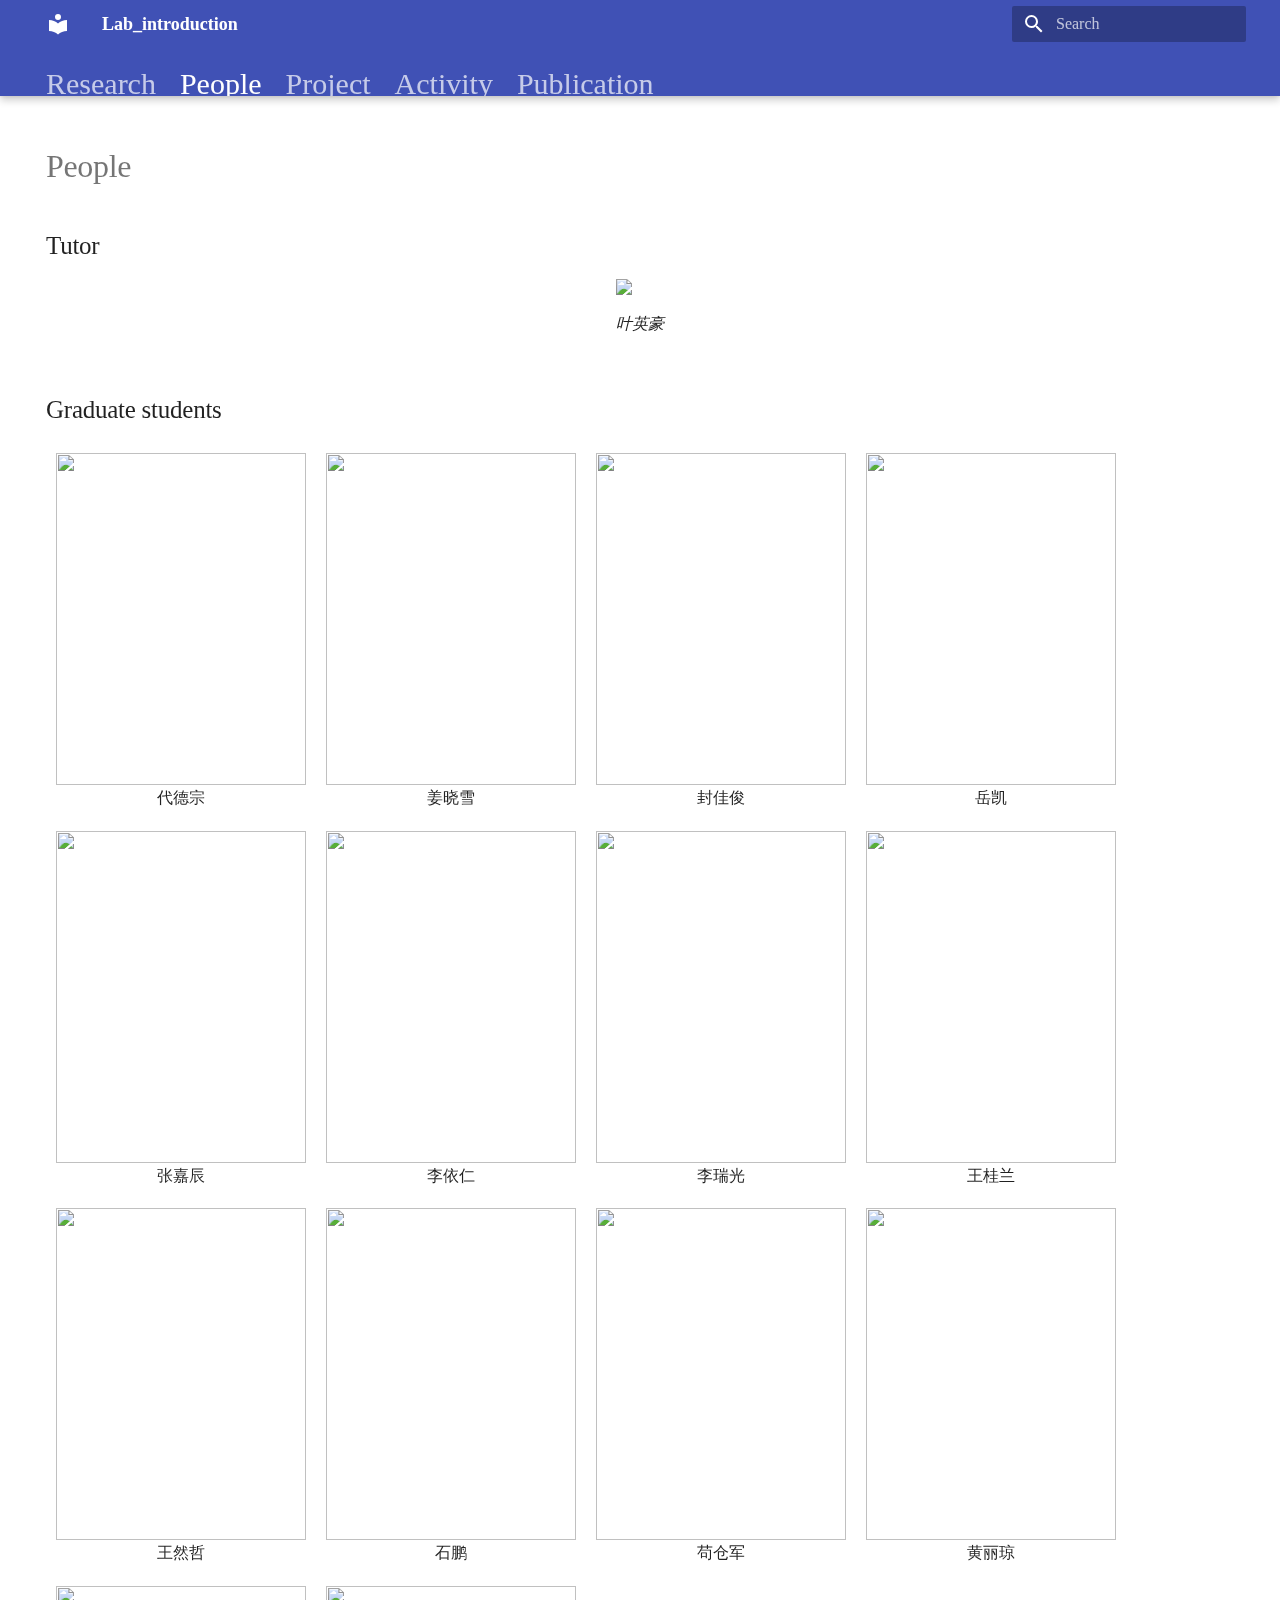
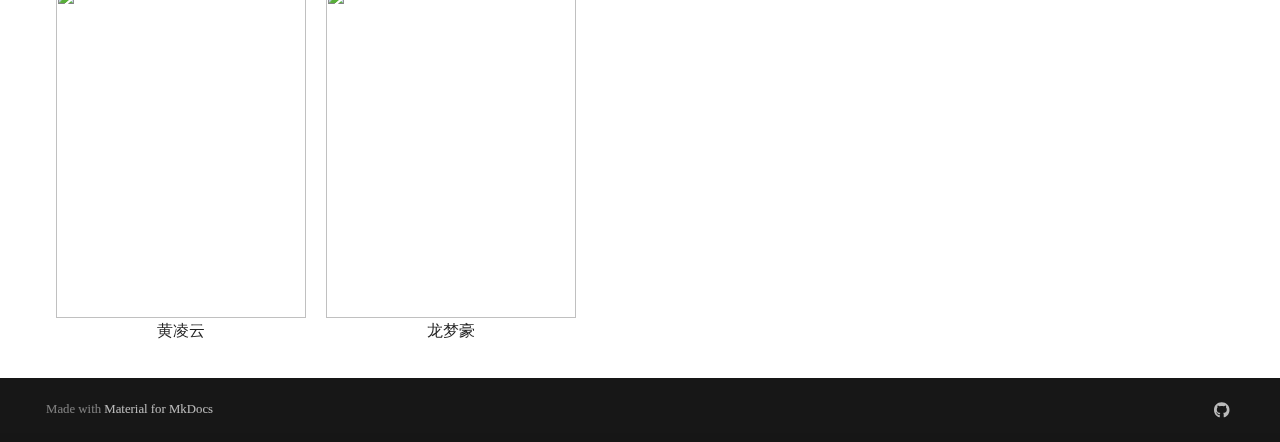
==== commit 3a7e8da4: "tset" ====
--- a/people/index.html
+++ b/people/index.html
@@ -508,19 +508,67 @@
 <h1 id="people">People</h1>
 <h2 id="tutor">Tutor</h2>
 <figure>
-  <img src="https://dummyimage.com/300x400" />
+  <img src="https://github.com/tufuwq/use.gthub.io/blob/gh-pages/img/%E5%8F%B6%E8%8B%B1%E8%B1%AA.png" />
   <figcaption>叶英豪</figcaption>
 </figure>
 
 <h2 id="graduate-students">Graduate students</h2>
 <p><span class="std_out">
     <span class="std_box">
-        <img src="https://dummyimage.com/300x400" />
-        <text>名字</text>
-    </span>
-    <span class="std_box">
-        <img src="https://dummyimage.com/300x400" />
-        <text>名字</text>
+        <img src="https://github.com/tufuwq/use.gthub.io/blob/gh-pages/img/%E4%BB%A3%E5%BE%B7%E5%AE%97.jpg" />
+        <text>代德宗</text>
+    </span>
+    <span class="std_box">
+        <img src="https://github.com/tufuwq/use.gthub.io/blob/gh-pages/img/%E5%A7%9C%E6%99%93%E9%9B%AA.jpg" />
+        <text>姜晓雪</text>
+    </span>
+    <span class="std_box">
+        <img src="https://github.com/tufuwq/use.gthub.io/blob/gh-pages/img/%E5%B0%81%E4%BD%B3%E4%BF%8A.jpg" />
+        <text>封佳俊</text>
+    </span>
+    <span class="std_box">
+        <img src="https://github.com/tufuwq/use.gthub.io/blob/gh-pages/img/%E5%B2%B3%E5%87%AF.jpg" />
+        <text>岳凯</text>
+    </span>
+    <span class="std_box">
+        <img src="https://github.com/tufuwq/use.gthub.io/blob/gh-pages/img/%E5%BC%A0%E5%98%89%E8%BE%B0.jpg" />
+        <text>张嘉辰</text>
+    </span>
+    <span class="std_box">
+        <img src="https://github.com/tufuwq/use.gthub.io/blob/gh-pages/img/%E6%9D%8E%E4%BE%9D%E4%BB%81.jpg" />
+        <text>李依仁</text>
+    </span>
+    <span class="std_box">
+        <img src="https://github.com/tufuwq/use.gthub.io/blob/gh-pages/img/%E6%9D%8E%E7%91%9E%E5%85%89.jpg" />
+        <text>李瑞光</text>
+    </span>
+    <span class="std_box">
+        <img src="https://github.com/tufuwq/use.gthub.io/blob/gh-pages/img/%E7%8E%8B%E6%A1%82%E5%85%B0.jpg" />
+        <text>王桂兰</text>
+    </span>
+    <span class="std_box">
+        <img src="https://github.com/tufuwq/use.gthub.io/blob/gh-pages/img/%E7%8E%8B%E7%84%B6%E5%93%B2.jpg" />
+        <text>王然哲</text>
+    </span>
+    <span class="std_box">
+        <img src="https://github.com/tufuwq/use.gthub.io/blob/gh-pages/img/%E7%9F%B3%E9%B9%8F.jpg" />
+        <text>石鹏</text>
+    </span>
+    <span class="std_box">
+        <img src="https://github.com/tufuwq/use.gthub.io/blob/gh-pages/img/%E8%8B%9F%E4%BB%93%E5%86%9B.jpg" />
+        <text>苟仓军</text>
+    </span>
+    <span class="std_box">
+        <img src="https://github.com/tufuwq/use.gthub.io/blob/gh-pages/img/%E9%BB%84%E4%B8%BD%E7%90%BC.jpg" />
+        <text>黄丽琼</text>
+    </span>
+    <span class="std_box">
+        <img src="https://github.com/tufuwq/use.gthub.io/blob/gh-pages/img/%E9%BB%84%E5%87%8C%E4%BA%91.jpg" />
+        <text>黄凌云</text>
+    </span>
+    <span class="std_box">
+        <img src="https://github.com/tufuwq/use.gthub.io/blob/gh-pages/img/%E9%BE%99%E6%A2%A6%E8%B1%AA.jpg" />
+        <text>龙梦豪</text>
     </span>
 </span></p>
 
--- a/stylesheets/extra.css
+++ b/stylesheets/extra.css
@@ -1,22 +1,23 @@
-:root {
-    --md-text-font: "Times New Roman", "fantasy"; 
-    --md-code-font: "Arial";
-}
-.md-tabs__link{
-    font-size: 30px;
-}
-.std_out{
-    display: flex;
-    flex-wrap: wrap;
-}
-.std_box{
-    display: flex;
-    flex-direction: column;
-    align-items: center;
-    justify-content: center;
-    margin: 10px;
-    img {
-        width: 250px;
-
-    }
-}
+:root {
+    --md-text-font: "Times New Roman", "fantasy"; 
+    --md-code-font: "Arial";
+}
+.md-tabs__link{
+    font-size: 30px;
+}
+.std_out{
+    display: flex;
+    flex-wrap: wrap;
+}
+.std_box{
+    display: flex;
+    flex-direction: column;
+    align-items: center;
+    justify-content: center;
+    margin: 10px;
+    img {
+        width: 250px;
+        height: 332px;
+
+    }
+}
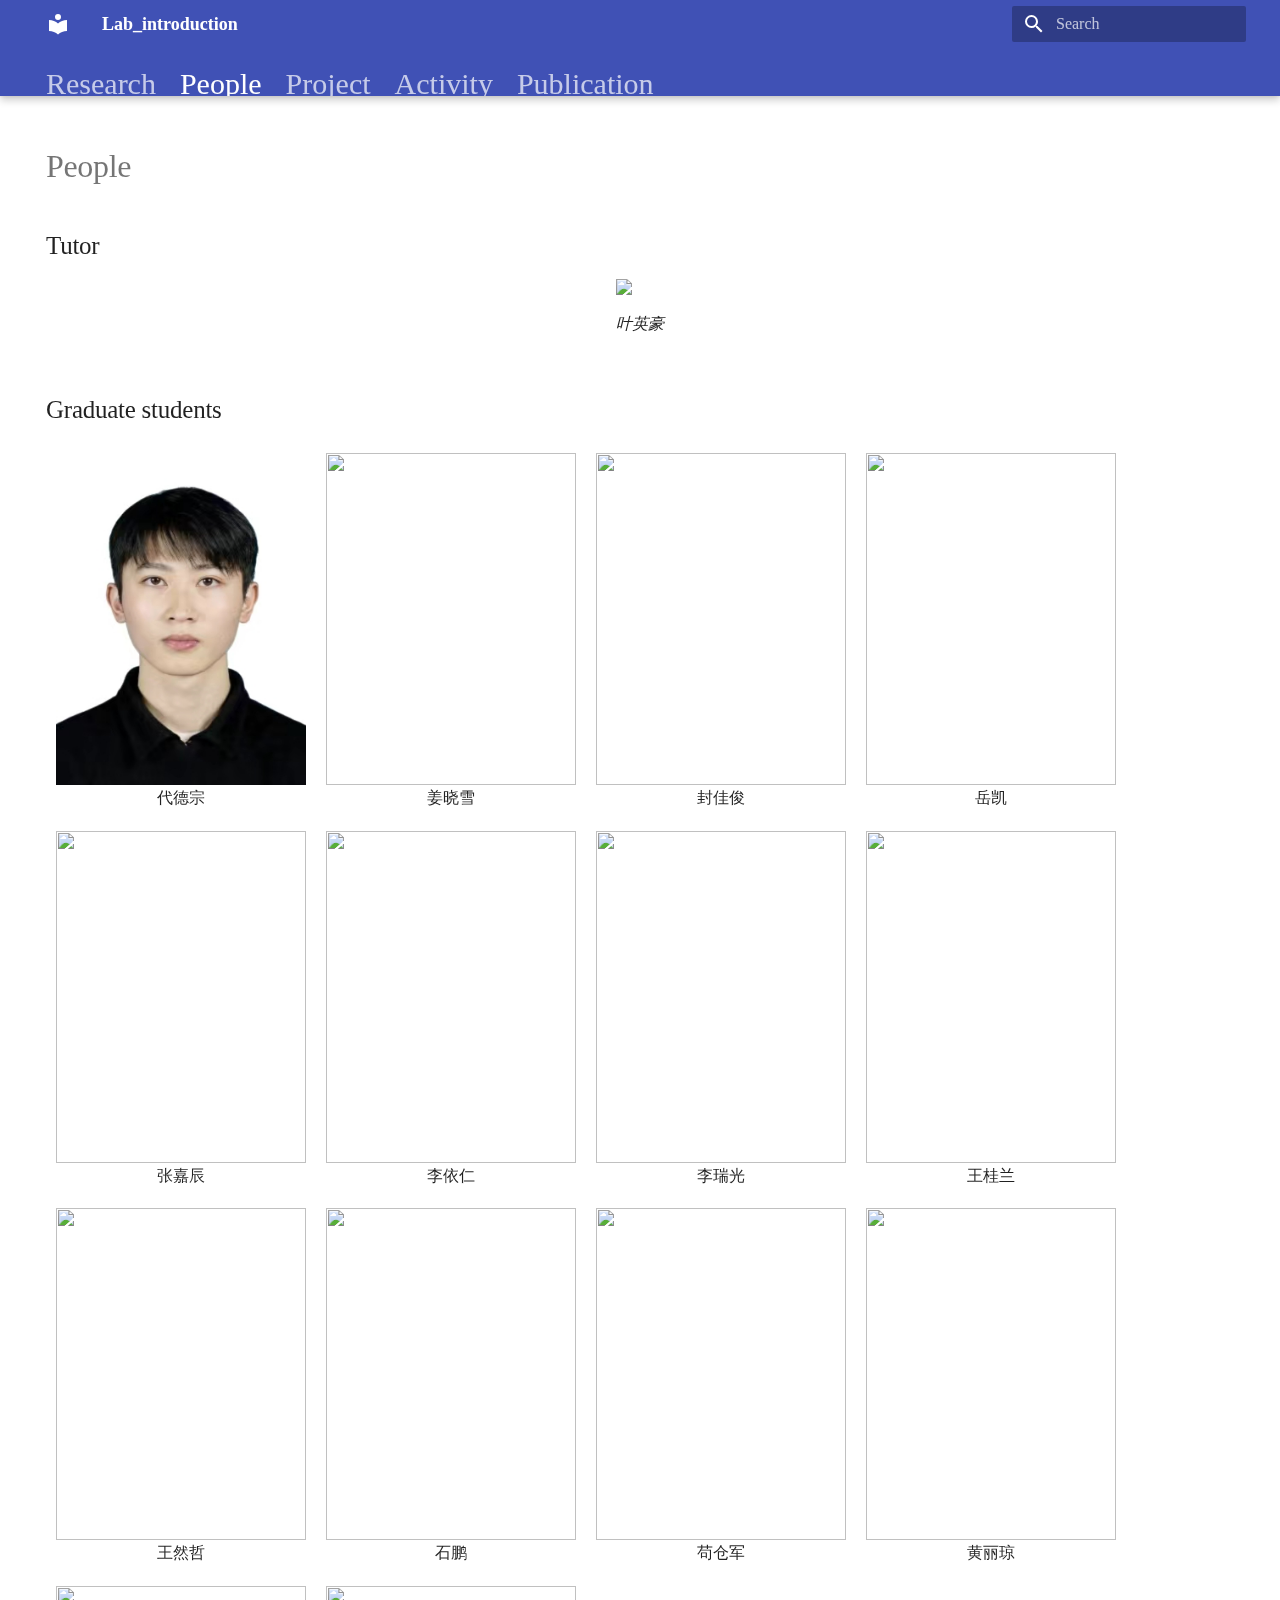
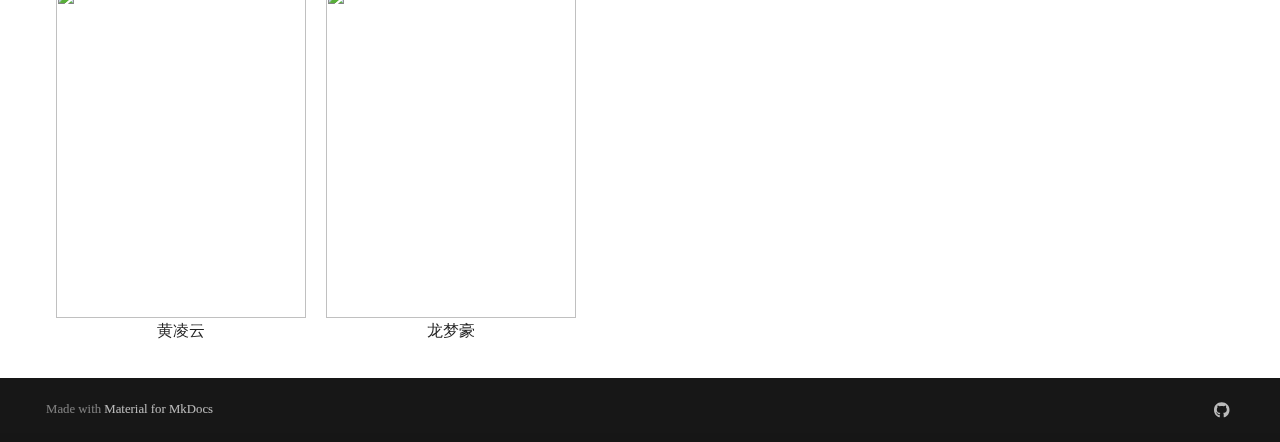
==== commit 19ab6f62: "img_change" ====
--- a/people/index.html
+++ b/people/index.html
@@ -515,7 +515,7 @@
 <h2 id="graduate-students">Graduate students</h2>
 <p><span class="std_out">
     <span class="std_box">
-        <img src="https://github.com/tufuwq/use.gthub.io/blob/gh-pages/img/%E4%BB%A3%E5%BE%B7%E5%AE%97.jpg" />
+        <img src="../img/代德宗.jpg" />
         <text>代德宗</text>
     </span>
     <span class="std_box">
--- a/stylesheets/extra.css
+++ b/stylesheets/extra.css
@@ -1,23 +1,23 @@
-:root {
-    --md-text-font: "Times New Roman", "fantasy"; 
-    --md-code-font: "Arial";
-}
-.md-tabs__link{
-    font-size: 30px;
-}
-.std_out{
-    display: flex;
-    flex-wrap: wrap;
-}
-.std_box{
-    display: flex;
-    flex-direction: column;
-    align-items: center;
-    justify-content: center;
-    margin: 10px;
-    img {
-        width: 250px;
-        height: 332px;
-
-    }
-}
+:root {
+    --md-text-font: "Times New Roman", "fantasy"; 
+    --md-code-font: "Arial";
+}
+.md-tabs__link{
+    font-size: 30px;
+}
+.std_out{
+    display: flex;
+    flex-wrap: wrap;
+}
+.std_box{
+    display: flex;
+    flex-direction: column;
+    align-items: center;
+    justify-content: center;
+    margin: 10px;
+    img {
+        width: 250px;
+        height: 332px;
+
+    }
+}
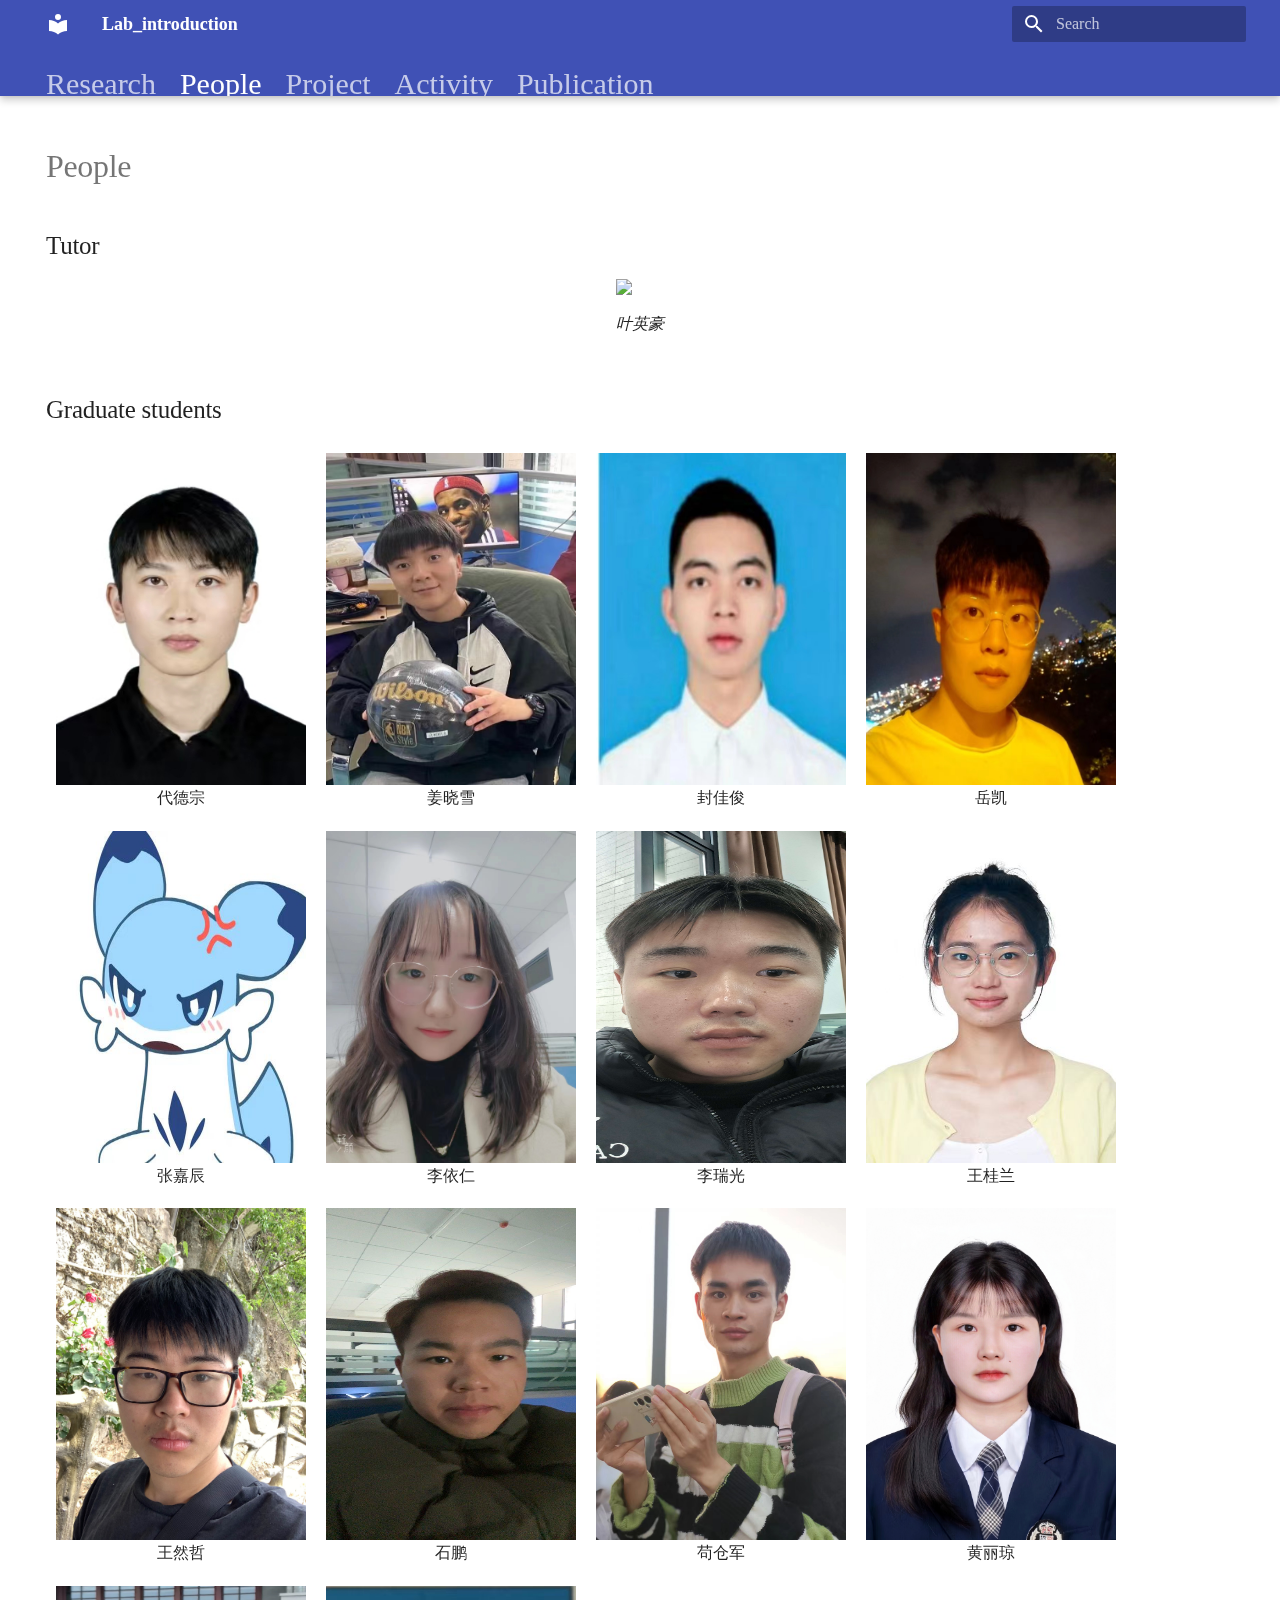
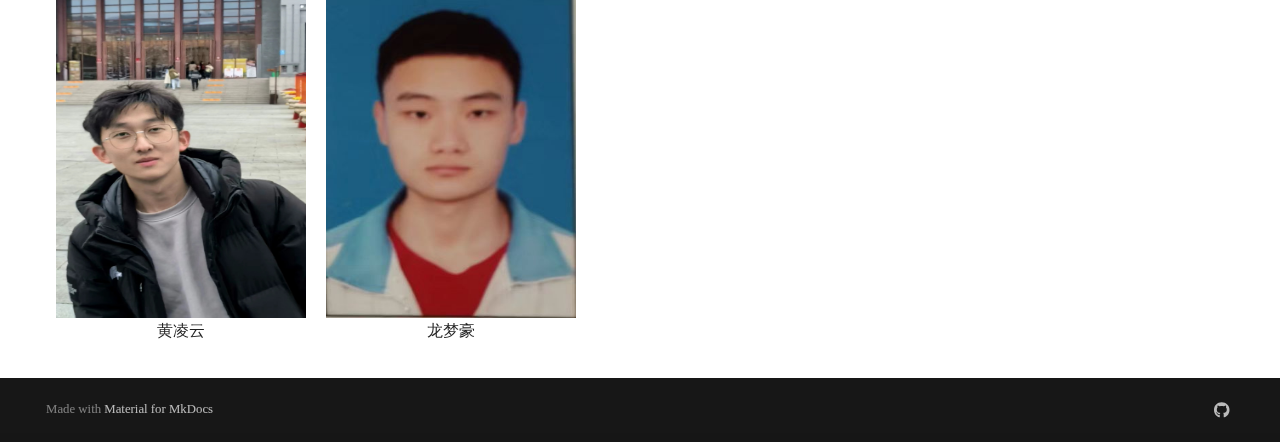
==== commit 82d64991: "完成全部图片修改" ====
--- a/people/index.html
+++ b/people/index.html
@@ -508,7 +508,7 @@
 <h1 id="people">People</h1>
 <h2 id="tutor">Tutor</h2>
 <figure>
-  <img src="https://github.com/tufuwq/use.gthub.io/blob/gh-pages/img/%E5%8F%B6%E8%8B%B1%E8%B1%AA.png" />
+  <img src="../img/叶英豪.jpg" />
   <figcaption>叶英豪</figcaption>
 </figure>
 
@@ -519,55 +519,55 @@
         <text>代德宗</text>
     </span>
     <span class="std_box">
-        <img src="https://github.com/tufuwq/use.gthub.io/blob/gh-pages/img/%E5%A7%9C%E6%99%93%E9%9B%AA.jpg" />
+        <img src="../img/姜晓雪.jpg" />
         <text>姜晓雪</text>
     </span>
     <span class="std_box">
-        <img src="https://github.com/tufuwq/use.gthub.io/blob/gh-pages/img/%E5%B0%81%E4%BD%B3%E4%BF%8A.jpg" />
+        <img src="../img/封佳俊.jpg" />
         <text>封佳俊</text>
     </span>
     <span class="std_box">
-        <img src="https://github.com/tufuwq/use.gthub.io/blob/gh-pages/img/%E5%B2%B3%E5%87%AF.jpg" />
+        <img src="../img/岳凯.jpg" />
         <text>岳凯</text>
     </span>
     <span class="std_box">
-        <img src="https://github.com/tufuwq/use.gthub.io/blob/gh-pages/img/%E5%BC%A0%E5%98%89%E8%BE%B0.jpg" />
+        <img src="../img/张嘉辰.jpg" />
         <text>张嘉辰</text>
     </span>
     <span class="std_box">
-        <img src="https://github.com/tufuwq/use.gthub.io/blob/gh-pages/img/%E6%9D%8E%E4%BE%9D%E4%BB%81.jpg" />
+        <img src="../img/李依仁.jpg" />
         <text>李依仁</text>
     </span>
     <span class="std_box">
-        <img src="https://github.com/tufuwq/use.gthub.io/blob/gh-pages/img/%E6%9D%8E%E7%91%9E%E5%85%89.jpg" />
+        <img src="../img/李瑞光.jpg" />
         <text>李瑞光</text>
     </span>
     <span class="std_box">
-        <img src="https://github.com/tufuwq/use.gthub.io/blob/gh-pages/img/%E7%8E%8B%E6%A1%82%E5%85%B0.jpg" />
+        <img src="../img/王桂兰.jpg" />
         <text>王桂兰</text>
     </span>
     <span class="std_box">
-        <img src="https://github.com/tufuwq/use.gthub.io/blob/gh-pages/img/%E7%8E%8B%E7%84%B6%E5%93%B2.jpg" />
+        <img src="../img/王然哲.jpg" />
         <text>王然哲</text>
     </span>
     <span class="std_box">
-        <img src="https://github.com/tufuwq/use.gthub.io/blob/gh-pages/img/%E7%9F%B3%E9%B9%8F.jpg" />
+        <img src="../img/石鹏.jpg" />
         <text>石鹏</text>
     </span>
     <span class="std_box">
-        <img src="https://github.com/tufuwq/use.gthub.io/blob/gh-pages/img/%E8%8B%9F%E4%BB%93%E5%86%9B.jpg" />
+        <img src="../img/苟仓军.jpg" />
         <text>苟仓军</text>
     </span>
     <span class="std_box">
-        <img src="https://github.com/tufuwq/use.gthub.io/blob/gh-pages/img/%E9%BB%84%E4%B8%BD%E7%90%BC.jpg" />
+        <img src="../img/黄丽琼.jpg" />
         <text>黄丽琼</text>
     </span>
     <span class="std_box">
-        <img src="https://github.com/tufuwq/use.gthub.io/blob/gh-pages/img/%E9%BB%84%E5%87%8C%E4%BA%91.jpg" />
+        <img src="../img/黄凌云.jpg" />
         <text>黄凌云</text>
     </span>
     <span class="std_box">
-        <img src="https://github.com/tufuwq/use.gthub.io/blob/gh-pages/img/%E9%BE%99%E6%A2%A6%E8%B1%AA.jpg" />
+        <img src="../img/龙梦豪.jpg" />
         <text>龙梦豪</text>
     </span>
 </span></p>
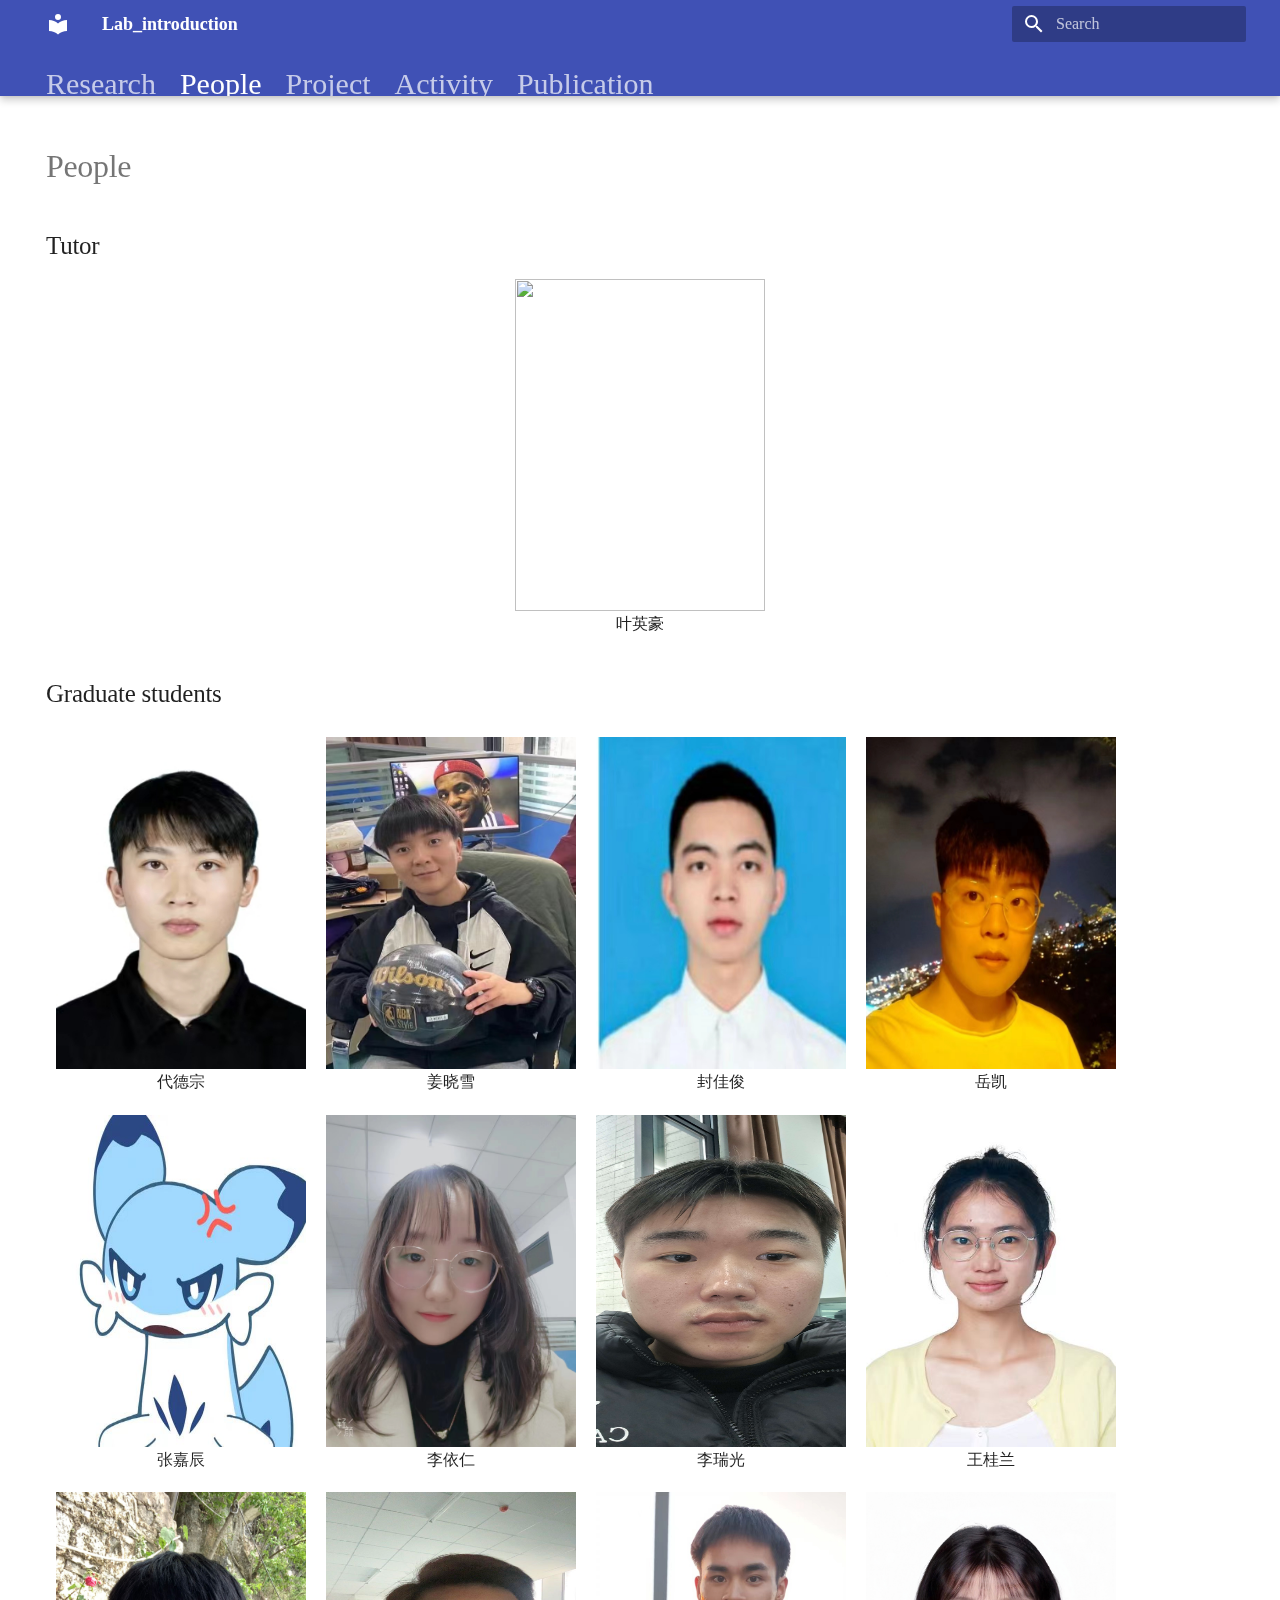
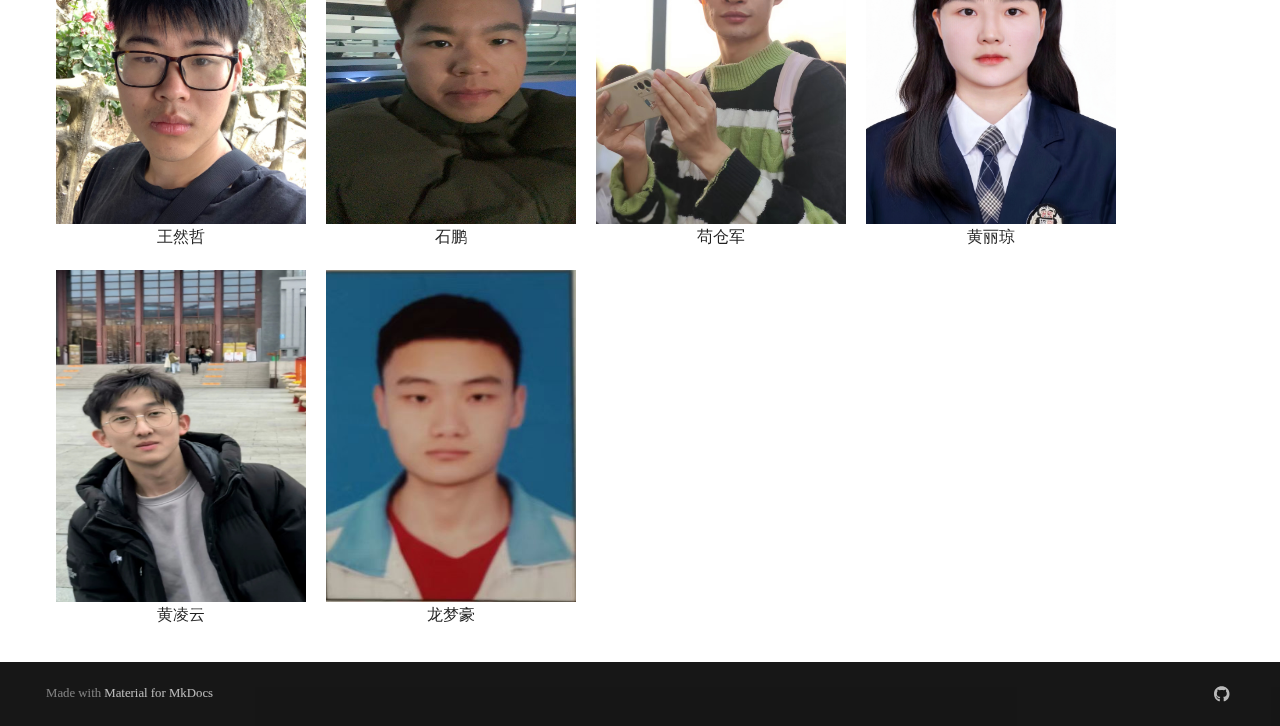
==== commit 1f77797c: "延迟加载" ====
--- a/people/index.html
+++ b/people/index.html
@@ -507,67 +507,66 @@
 
 <h1 id="people">People</h1>
 <h2 id="tutor">Tutor</h2>
-<figure>
-  <img src="../img/叶英豪.jpg" />
-  <figcaption>叶英豪</figcaption>
-</figure>
-
+<p><span class="std_box">
+    <img src="../img/叶英豪.jpg" loading="lazy"/>
+    <text>叶英豪</text>
+</span></p>
 <h2 id="graduate-students">Graduate students</h2>
 <p><span class="std_out">
     <span class="std_box">
-        <img src="../img/代德宗.jpg" />
+        <img src="../img/代德宗.jpg" loading="lazy"/>
         <text>代德宗</text>
     </span>
     <span class="std_box">
-        <img src="../img/姜晓雪.jpg" />
+        <img src="../img/姜晓雪.jpg" loading="lazy"/>
         <text>姜晓雪</text>
     </span>
     <span class="std_box">
-        <img src="../img/封佳俊.jpg" />
+        <img src="../img/封佳俊.jpg" loading="lazy"/>
         <text>封佳俊</text>
     </span>
     <span class="std_box">
-        <img src="../img/岳凯.jpg" />
+        <img src="../img/岳凯.jpg" loading="lazy"/>
         <text>岳凯</text>
     </span>
     <span class="std_box">
-        <img src="../img/张嘉辰.jpg" />
+        <img src="../img/张嘉辰.jpg" loading="lazy"/>
         <text>张嘉辰</text>
     </span>
     <span class="std_box">
-        <img src="../img/李依仁.jpg" />
+        <img src="../img/李依仁.jpg" loading="lazy"/>
         <text>李依仁</text>
     </span>
     <span class="std_box">
-        <img src="../img/李瑞光.jpg" />
+        <img src="../img/李瑞光.jpg" loading="lazy"/>
         <text>李瑞光</text>
     </span>
     <span class="std_box">
-        <img src="../img/王桂兰.jpg" />
+        <img src="../img/王桂兰.jpg" loading="lazy"/>
         <text>王桂兰</text>
     </span>
     <span class="std_box">
-        <img src="../img/王然哲.jpg" />
+        <img src="../img/王然哲.jpg" loading="lazy"/>
         <text>王然哲</text>
     </span>
     <span class="std_box">
-        <img src="../img/石鹏.jpg" />
+        <img src="../img/石鹏.jpg" loading="lazy"/>
         <text>石鹏</text>
     </span>
     <span class="std_box">
-        <img src="../img/苟仓军.jpg" />
+        <img src="../img/苟仓军.jpg" loading="lazy"/>
         <text>苟仓军</text>
     </span>
     <span class="std_box">
-        <img src="../img/黄丽琼.jpg" />
+        <img src="../img/黄丽琼.jpg" loading="lazy"/>
         <text>黄丽琼</text>
     </span>
     <span class="std_box">
-        <img src="../img/黄凌云.jpg" />
+        <img src="../img/黄凌云.jpg" loading="lazy"/>
         <text>黄凌云</text>
     </span>
     <span class="std_box">
-        <img src="../img/龙梦豪.jpg" />
+        <img src="../img/龙梦豪.jpg" loading="lazy"/>
         <text>龙梦豪</text>
     </span>
 </span></p>
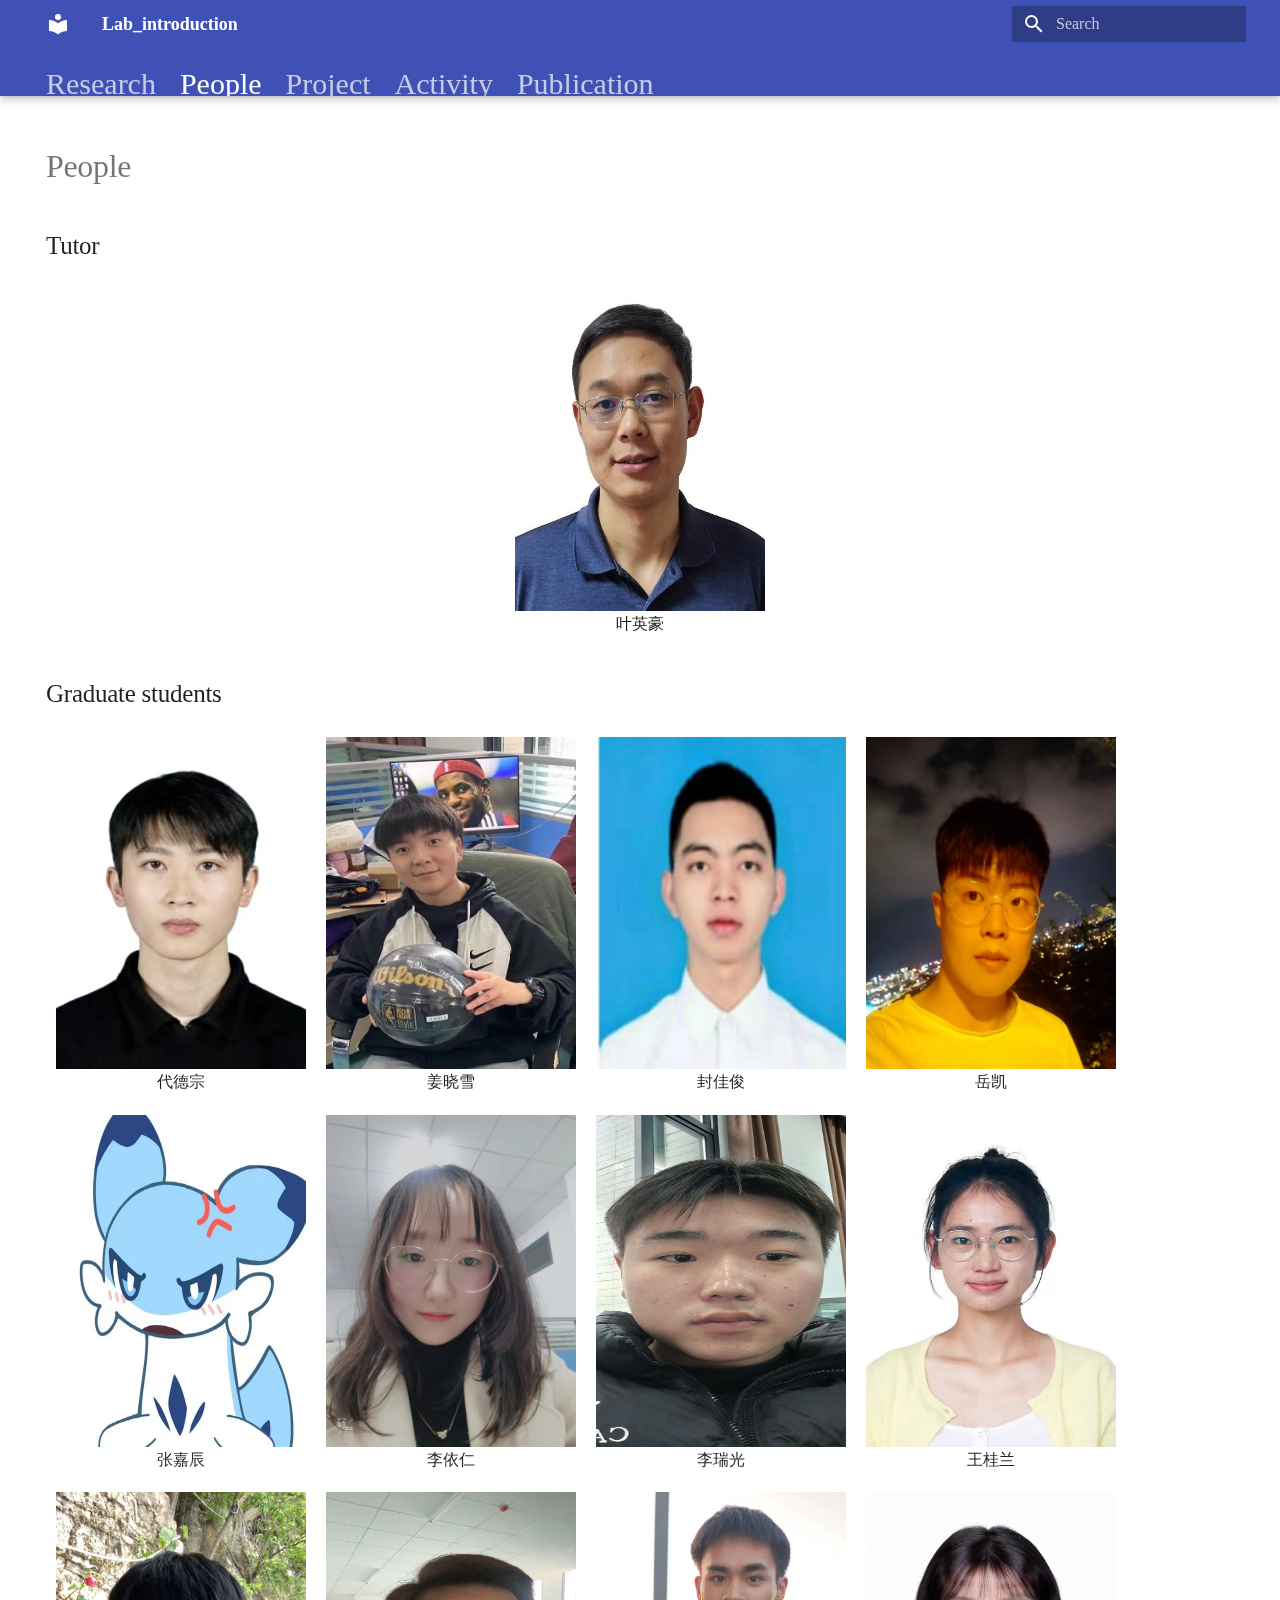
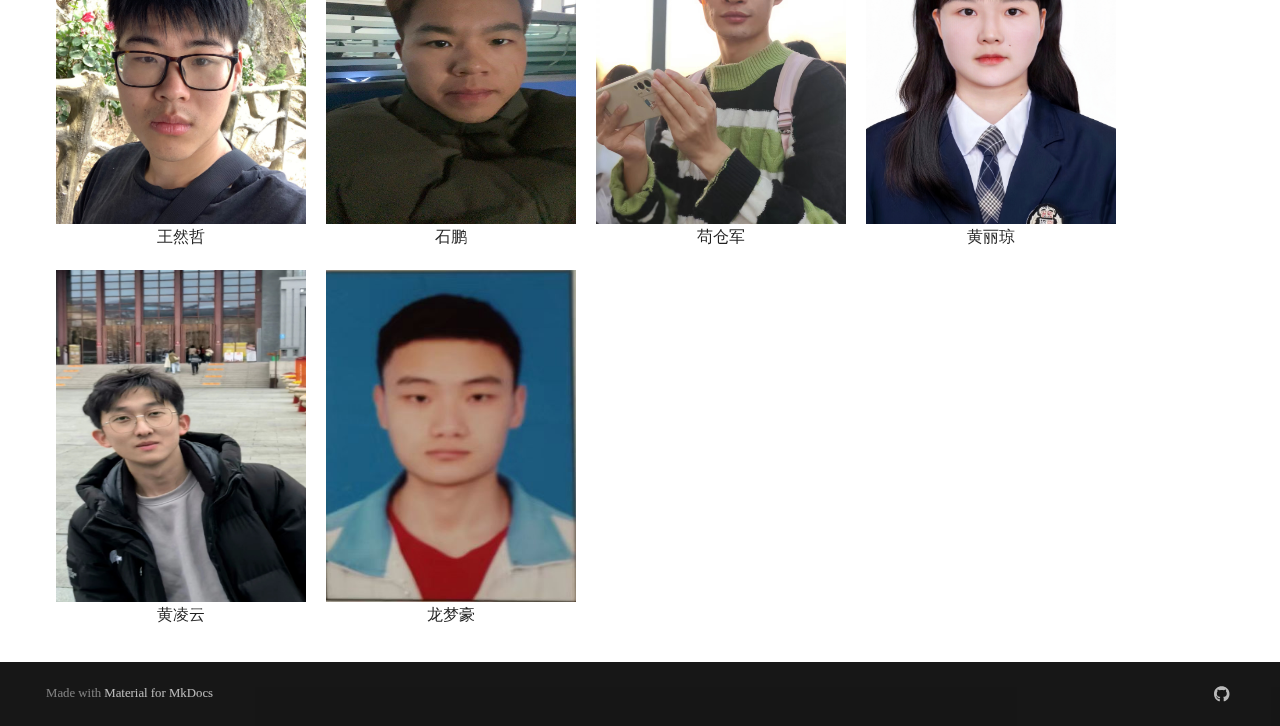
==== commit 082487d5: "ch" ====
--- a/people/index.html
+++ b/people/index.html
@@ -508,7 +508,7 @@
 <h1 id="people">People</h1>
 <h2 id="tutor">Tutor</h2>
 <p><span class="std_box">
-    <img src="../img/叶英豪.jpg" loading="lazy"/>
+    <img src="../img/叶英豪.png" loading="lazy"/>
     <text>叶英豪</text>
 </span></p>
 <h2 id="graduate-students">Graduate students</h2>
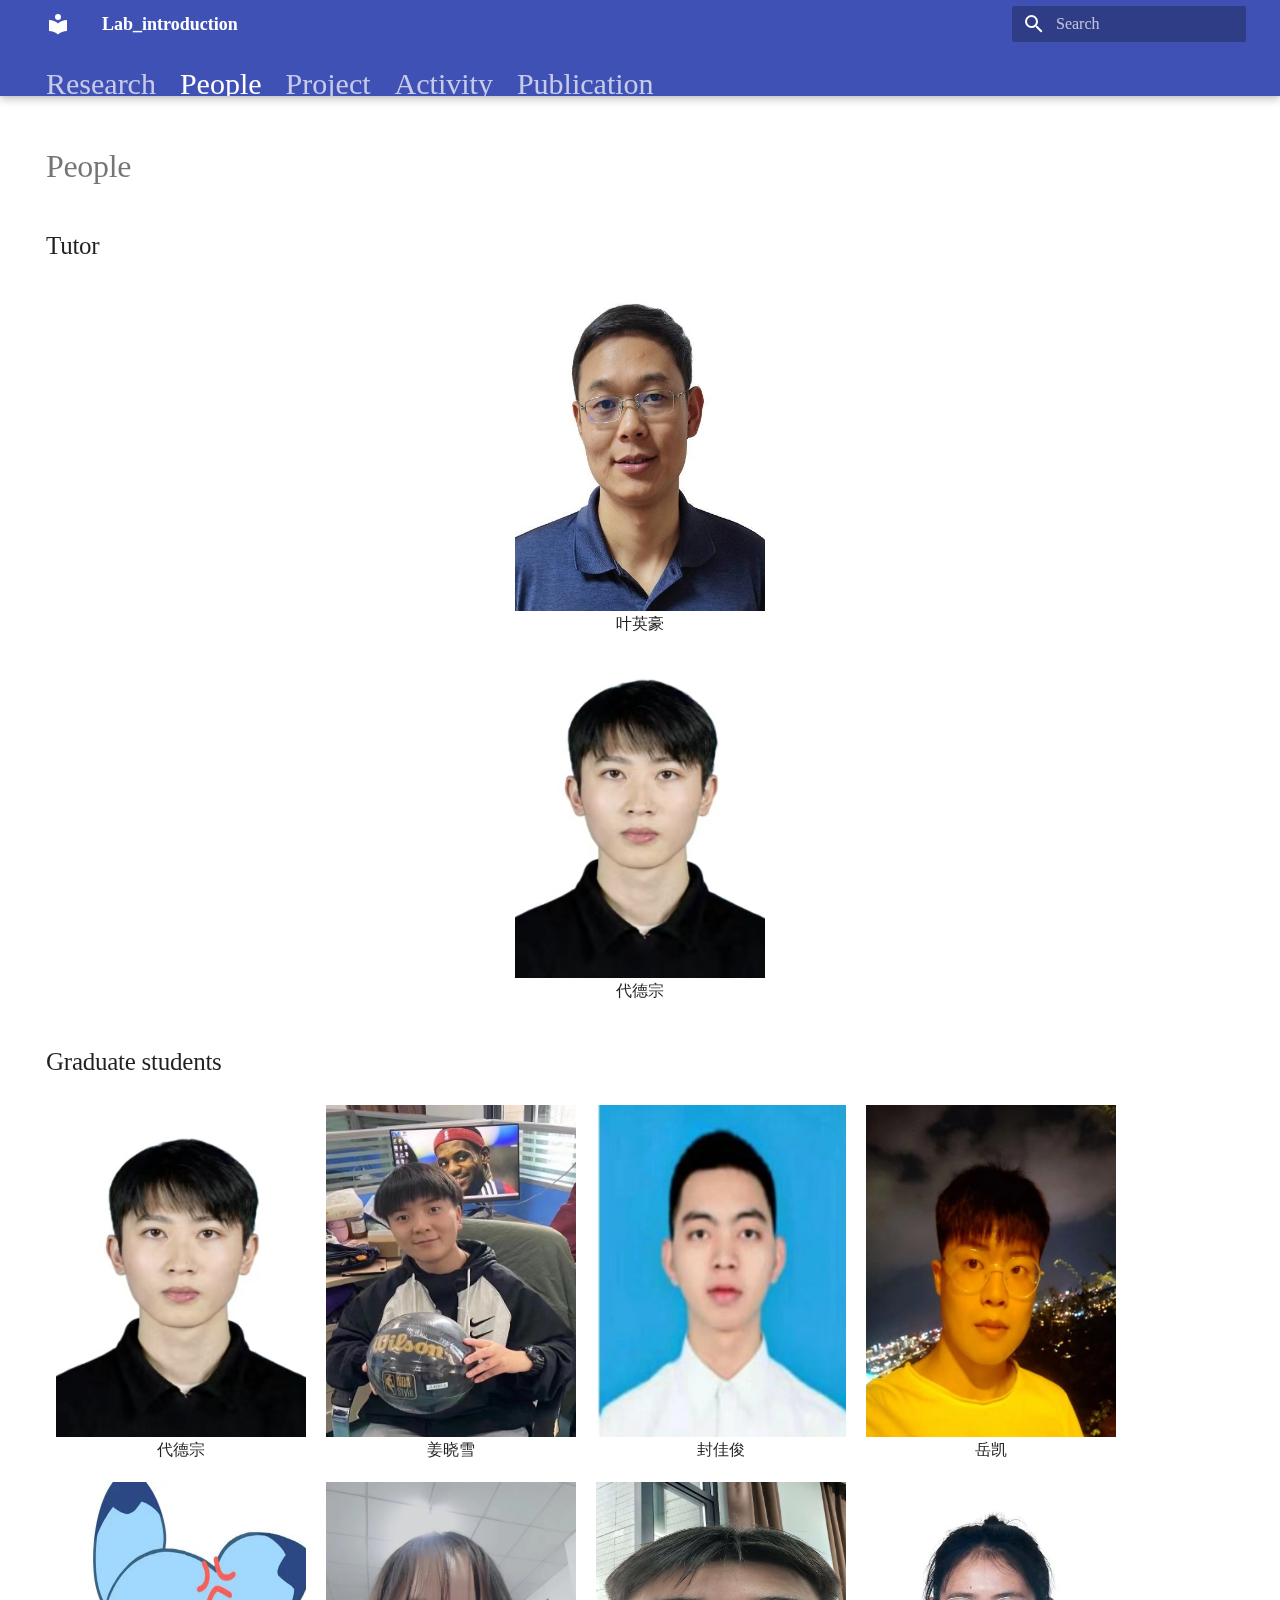
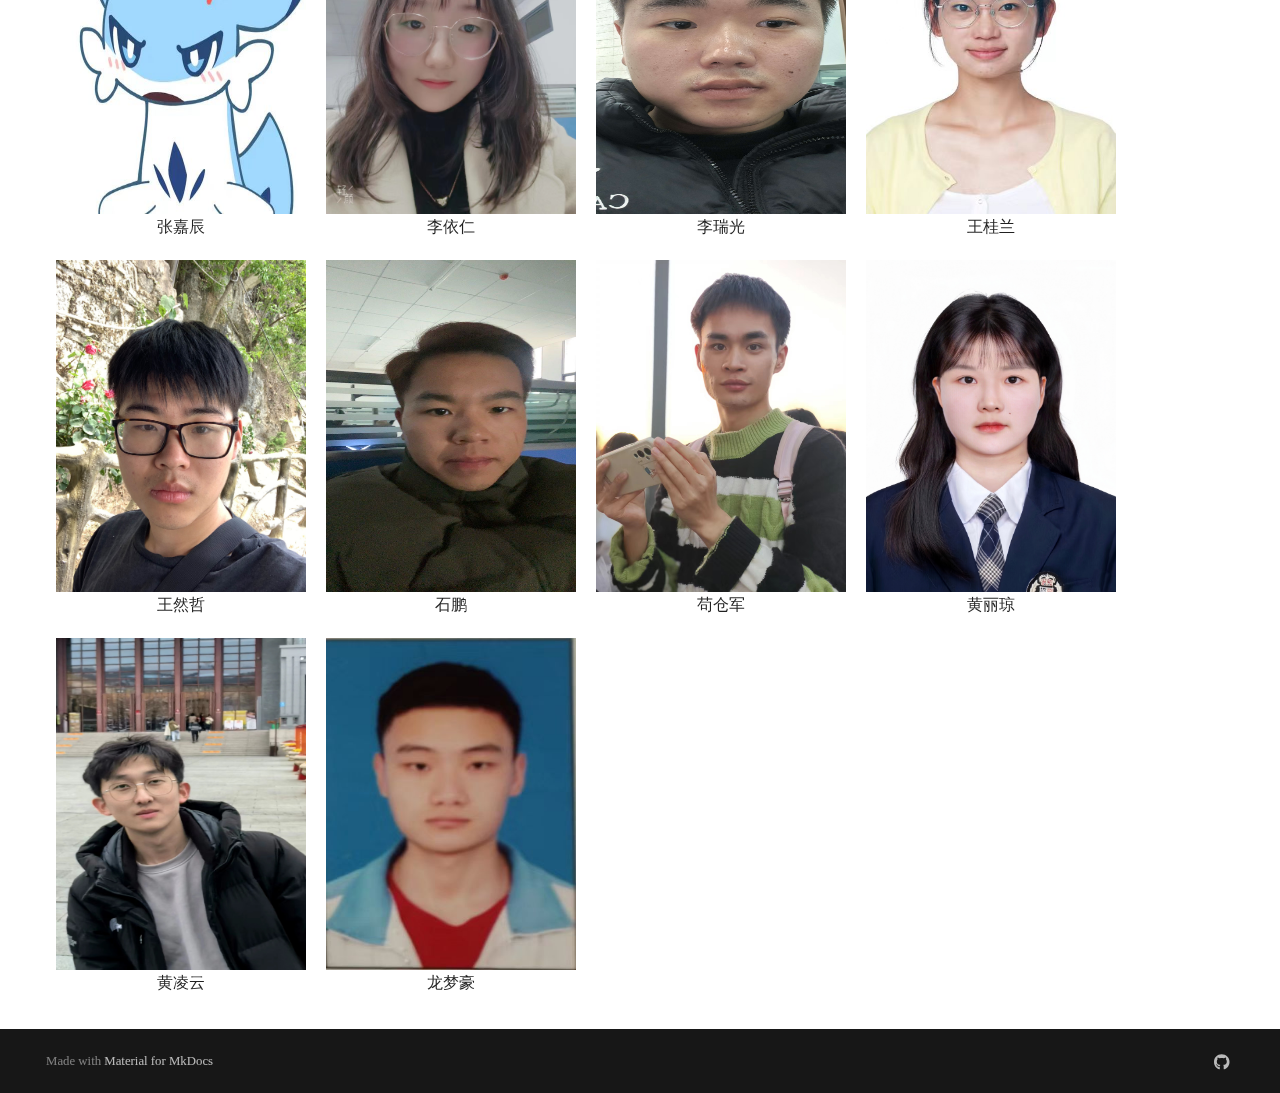
==== commit de4fab6a: "index.html" ====
--- a/people/index.html
+++ b/people/index.html
@@ -510,7 +510,11 @@
 <p><span class="std_box">
     <img src="../img/叶英豪.png" loading="lazy"/>
     <text>叶英豪</text>
-</span></p>
+  
+</span><span class="std_box">
+        <img src="../img/代德宗.jpg" loading="lazy"/>
+        <text>代德宗</text>
+    </span></p>
 <h2 id="graduate-students">Graduate students</h2>
 <p><span class="std_out">
     <span class="std_box">
@@ -640,4 +644,4 @@
       
     
   </body>
-</html>+</html>
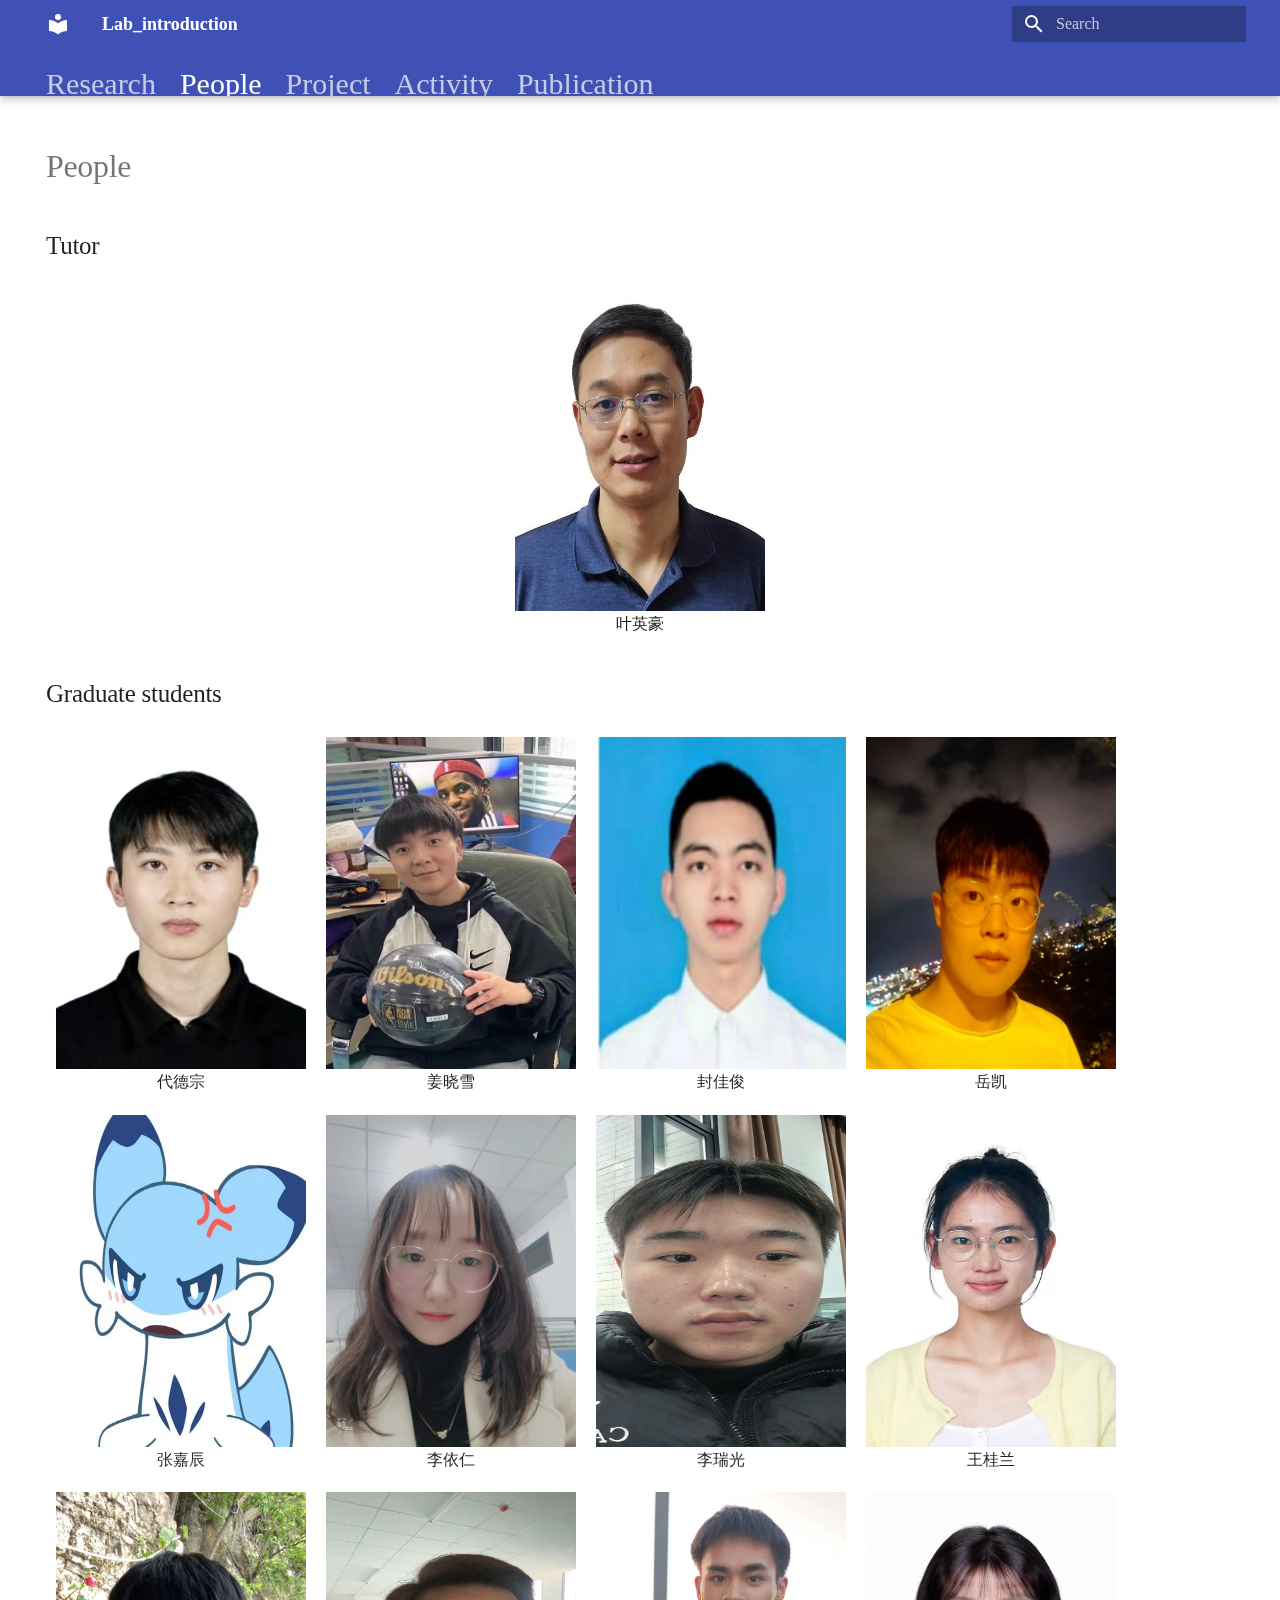
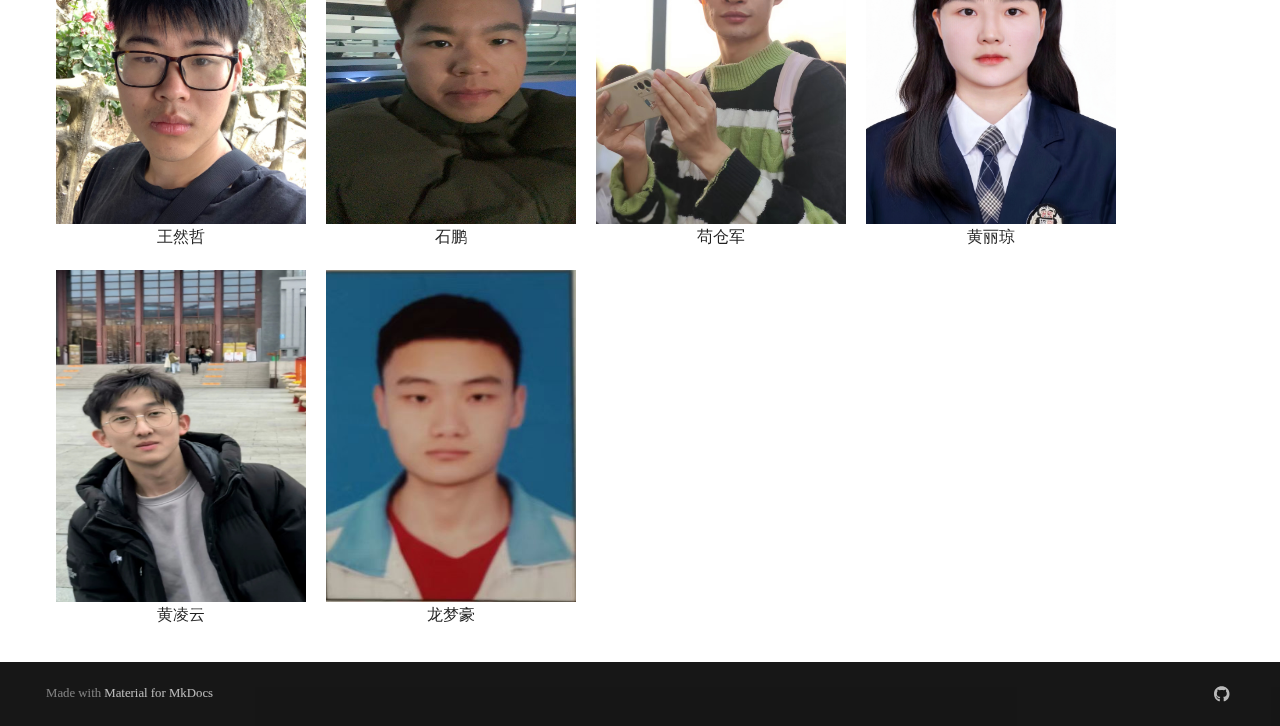
==== commit dd4b6393: "index.html" ====
--- a/people/index.html
+++ b/people/index.html
@@ -511,10 +511,7 @@
     <img src="../img/叶英豪.png" loading="lazy"/>
     <text>叶英豪</text>
   
-</span><span class="std_box">
-        <img src="../img/代德宗.jpg" loading="lazy"/>
-        <text>代德宗</text>
-    </span></p>
+</span></p>
 <h2 id="graduate-students">Graduate students</h2>
 <p><span class="std_out">
     <span class="std_box">
